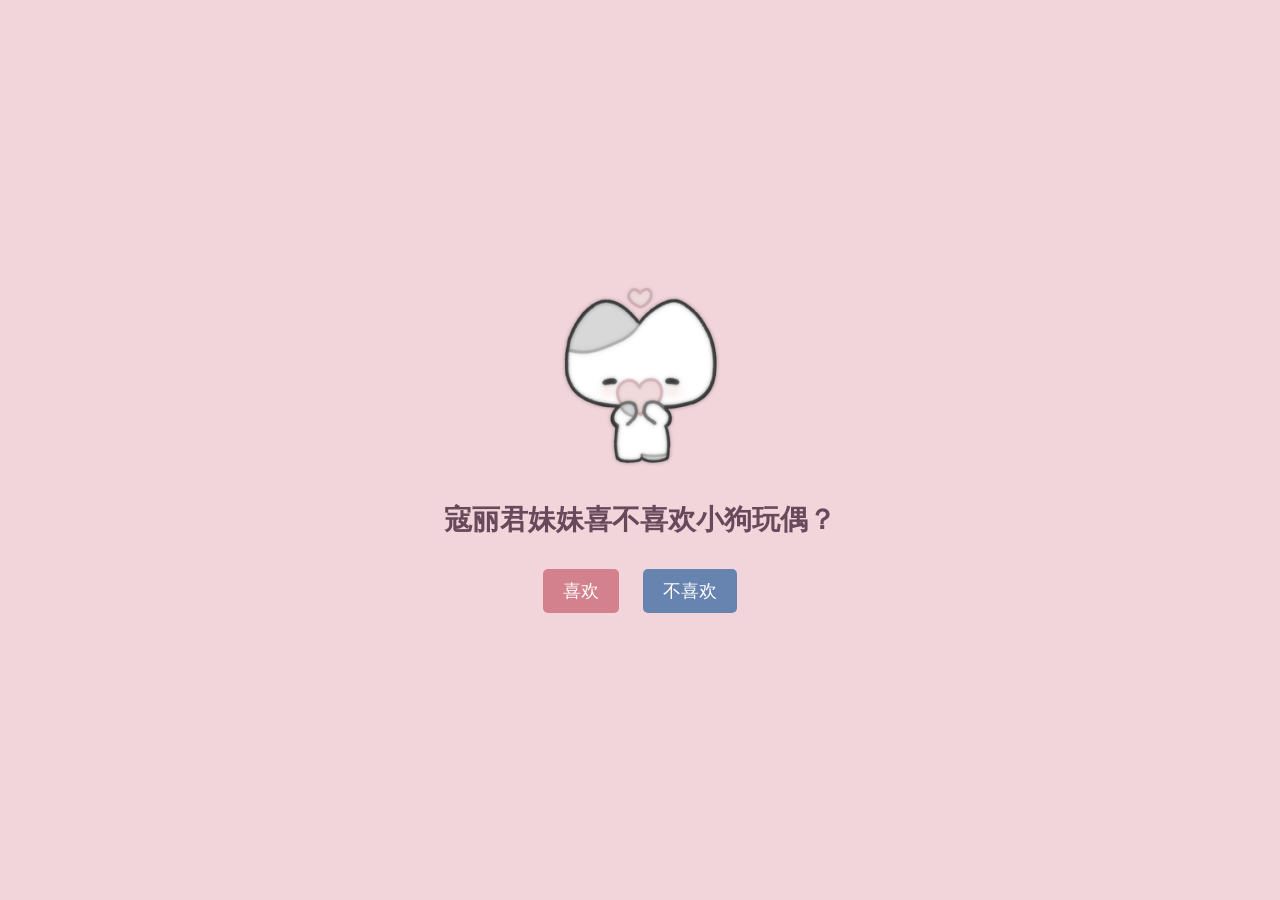
==== index.html @ 176dd62d "index" ====
<!DOCTYPE html>
<html lang="zh-CN">
<head>
    <meta charset="UTF-8">
    <meta name="viewport" content="width=device-width, initial-scale=1.0">
    <title>寇丽君妹妹喜不喜欢小狗玩具？</title>
    <link rel="stylesheet" href="style.css">
</head>
<body>
    <div class="container">
        <img id="mainImage" src="images/heart.png" alt="爱心">
        <h1 id="question">寇丽君妹妹喜不喜欢小狗玩偶？</h1>
        <div class="buttons">
            <button id="yes">喜欢</button>
            <button id="no">不喜欢</button>
        </div>
    </div>

    <script src="script.js"></script>
</body>
</html>
---- style.css ----
body {
    background-color: #f1d5da; /* 浅粉色 */
    text-align: center;
    font-family: Arial, sans-serif;
    margin: 0;
    padding: 0;
    display: flex;
    justify-content: center;
    align-items: center;
    height: 100vh;
}

.container {
    width: 90%; /* 适应手机屏幕宽度 */
    max-width: 500px; /* 最大宽度限制 */
}

#mainImage {
    width: 100%; /* 图片宽度自适应容器 */
    max-width: 200px; /* 最大宽度限制 */
    transition: all 0.3s ease;
}

h1 {
    font-size: 5vw; /* 字体大小根据视口宽度变化 */
    color: #68495b;
    margin: 20px 0; /* 增加上下间距 */
}

button {
    font-size: 4vw; /* 字体大小根据视口宽度变化 */
    padding: 10px 20px;
    border: none;
    border-radius: 5px;
    cursor: pointer;
    margin: 10px;
    transition: all 0.3s ease;
}

#yes {
    background-color: #d4818e; /* 粉色 */
    color: white;
}

#no {
    background-color: #6784b1; /* 蓝色 */
    color: white;
    position: relative;
}

.yes-screen {
    position: fixed;
    top: 0;
    left: 0;
    width: 100vw;
    height: 100vh;
    background-color: #ffdae0; /* 粉色 */
    display: flex;
    flex-direction: column;
    align-items: center;
    justify-content: center;
}

.yes-text {
    font-size: 7vw; /* 字体大小根据视口宽度变化 */
}

.yes-image {
    width: 50%; /* 图片宽度自适应容器 */
    max-width: 300px; /* 最大宽度限制 */
}

/* 电脑端样式优化 */
@media (min-width: 768px) {
    body {
        display: block;
    }

    .container {
        position: absolute;
        top: 50%;
        left: 50%;
        transform: translate(-50%, -50%);
        width: auto;
        max-width: none;
    }

    #mainImage {
        width: 200px; /* 固定图片宽度 */
    }

    h1 {
        font-size: 28px; /* 固定字体大小 */
        margin: 20px 0;
    }

    button {
        font-size: 18px; /* 固定字体大小 */
    }

    .yes-text {
        font-size: 36px; /* 固定字体大小 */
    }

    .yes-image {
        width: 300px; /* 固定图片宽度 */
    }
}
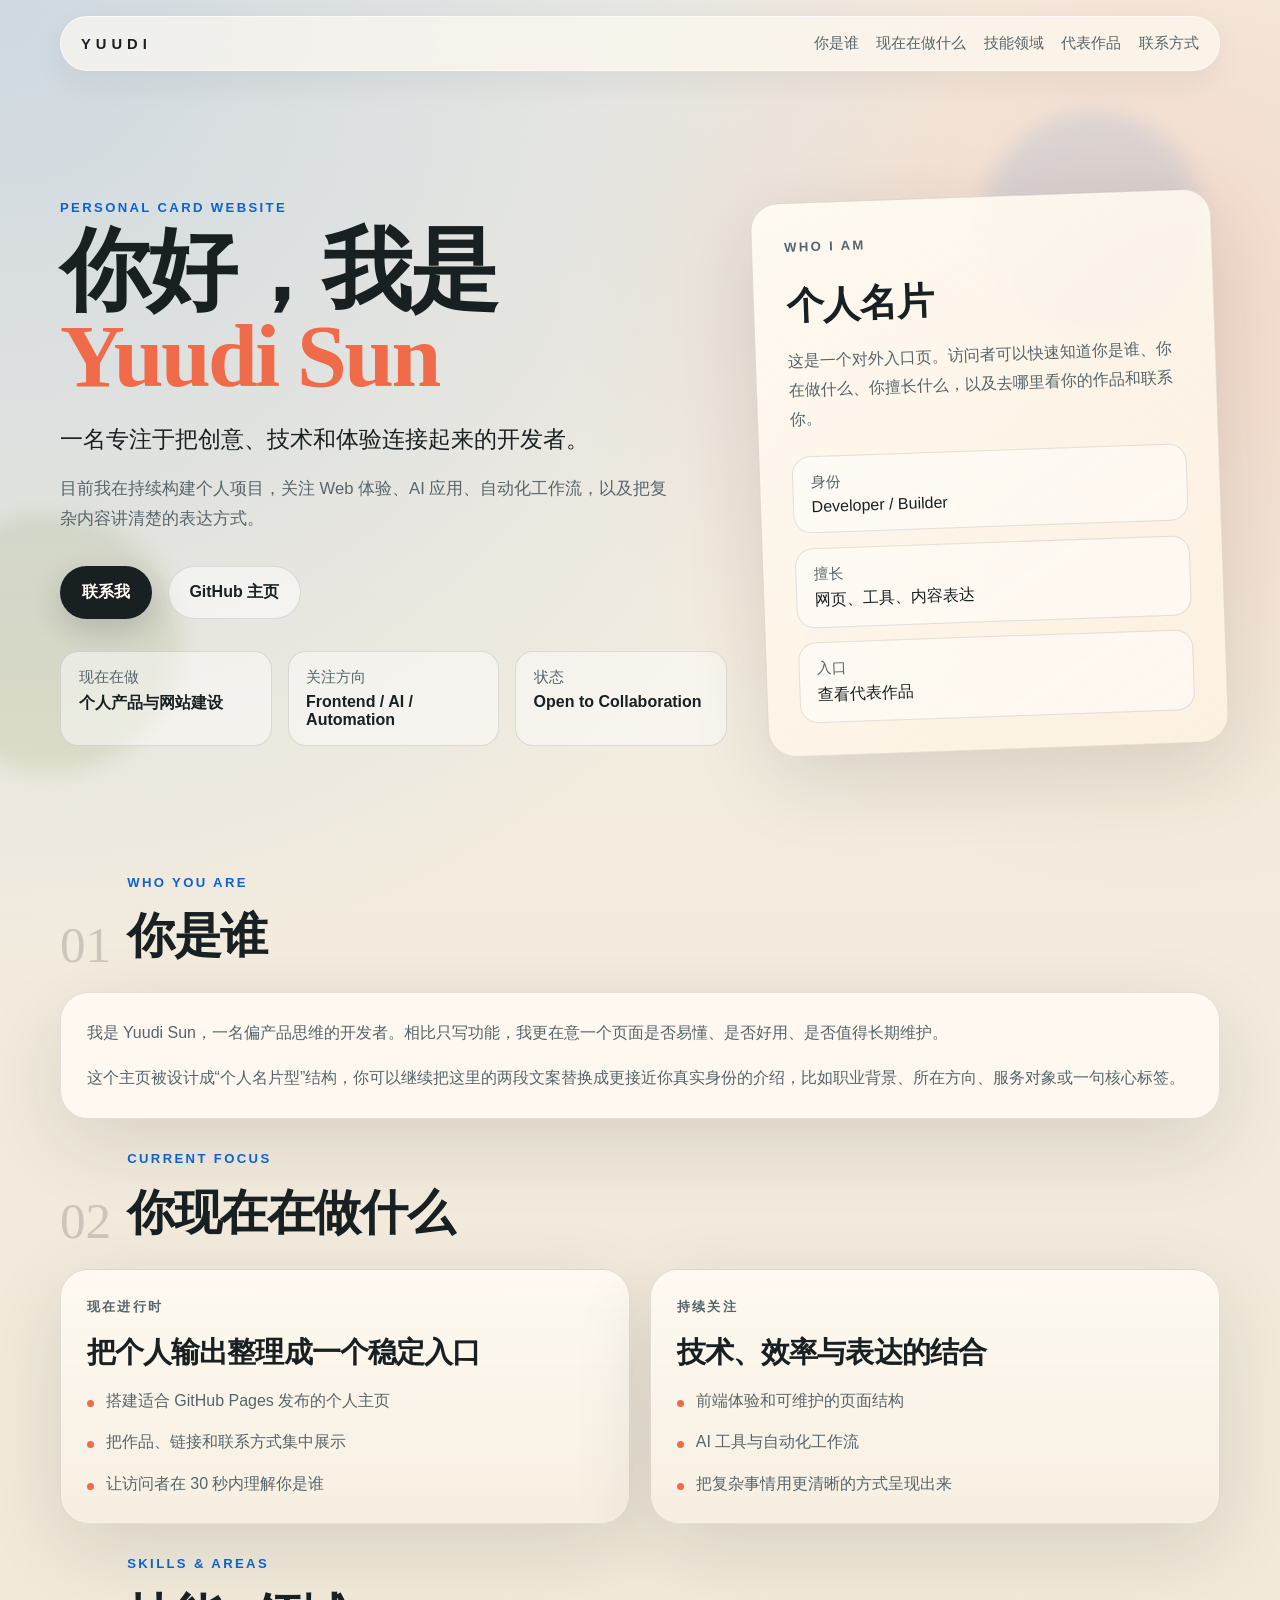
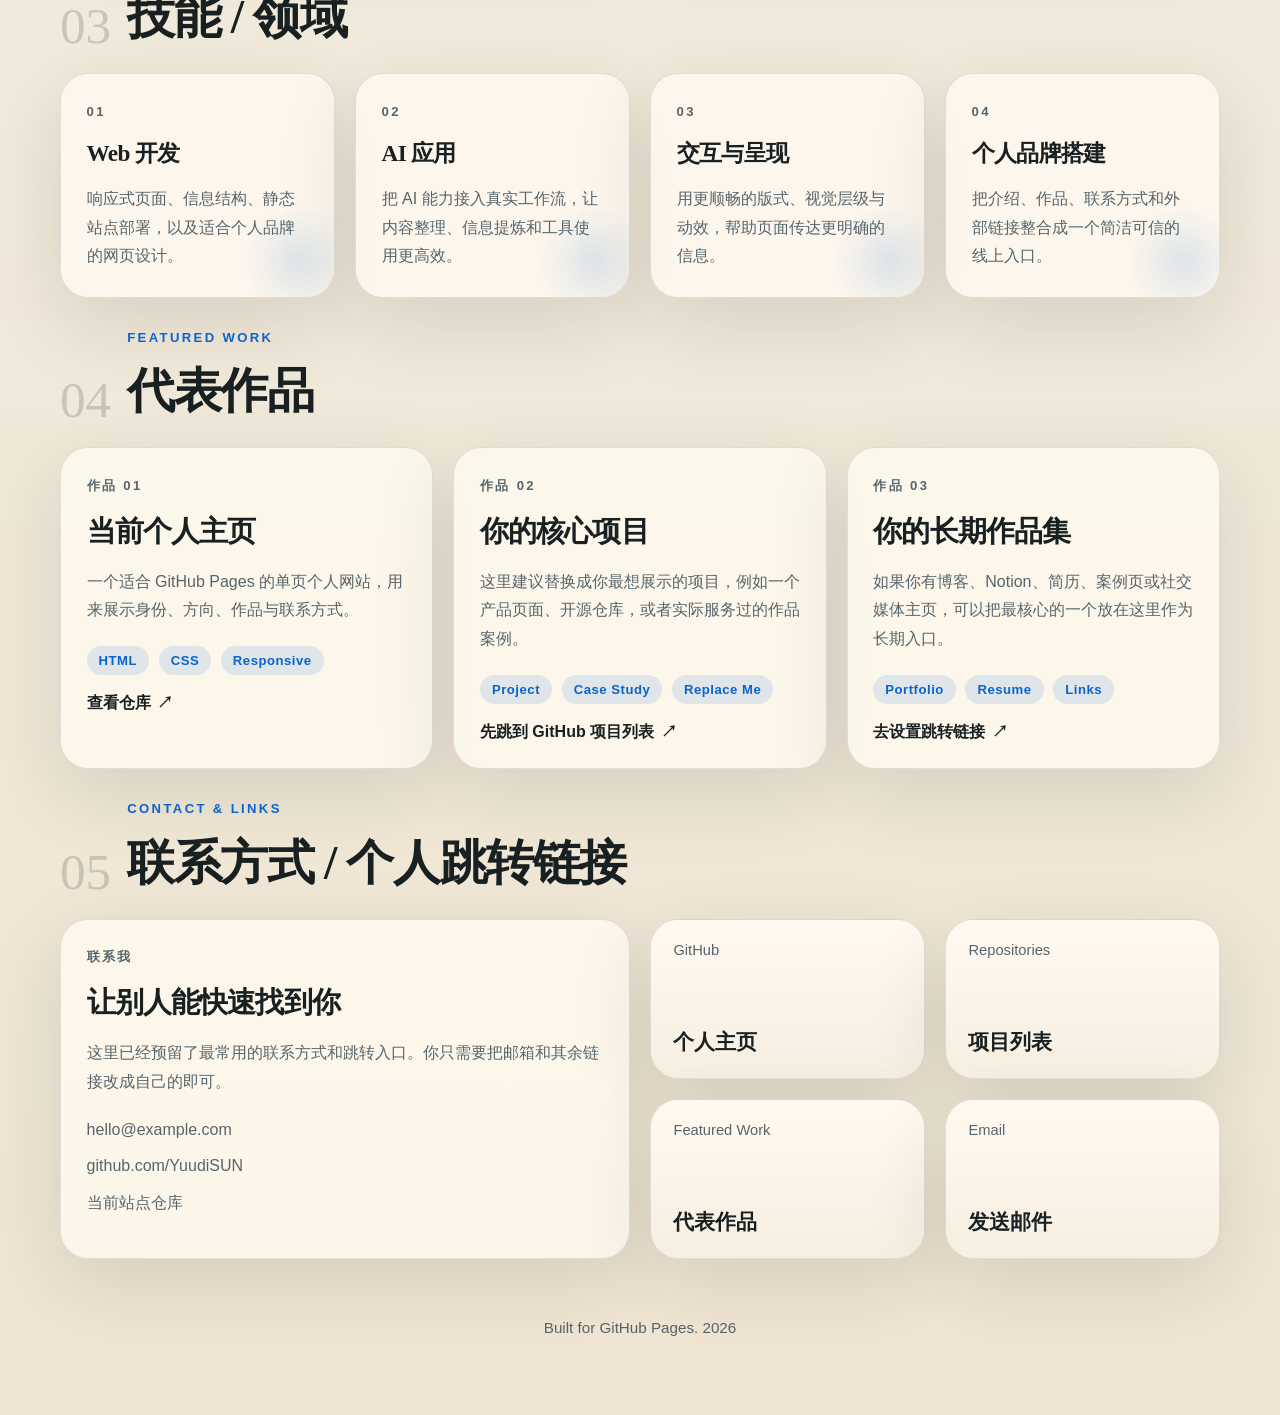
==== commit 92a3980b: "new" ====
--- a/index.html
+++ b/index.html
@@ -1,21 +1,305 @@
-<!DOCTYPE html>
-<html lang="zh-CN">
-<head>
-    <meta charset="UTF-8">
-    <meta name="viewport" content="width=device-width, initial-scale=1.0">
-    <title>寇丽君妹妹喜不喜欢小狗玩具？</title>
-    <link rel="stylesheet" href="style.css">
-</head>
-<body>
-    <div class="container">
-        <img id="mainImage" src="images/heart.png" alt="爱心">
-        <h1 id="question">寇丽君妹妹喜不喜欢小狗玩偶？</h1>
-        <div class="buttons">
-            <button id="yes">喜欢</button>
-            <button id="no">不喜欢</button>
-        </div>
-    </div>
-
-    <script src="script.js"></script>
-</body>
-</html>
+<!DOCTYPE html>
+<html lang="zh-CN">
+  <head>
+    <meta charset="UTF-8" />
+    <meta name="viewport" content="width=device-width, initial-scale=1.0" />
+    <title>Yuudi Sun | Personal Card</title>
+    <meta
+      name="description"
+      content="Yuudi Sun 的个人名片型 GitHub Pages 主页，展示个人介绍、当前关注方向、技能领域、代表作品与联系方式。"
+    />
+    <link rel="stylesheet" href="assets/site.css" />
+    <script defer src="assets/site.js"></script>
+  </head>
+  <body>
+    <div class="page-shell">
+      <header class="site-header">
+        <a class="brand" href="#top">YUUDI</a>
+        <nav class="site-nav" aria-label="主导航">
+          <a href="#about">你是谁</a>
+          <a href="#focus">现在在做什么</a>
+          <a href="#skills">技能领域</a>
+          <a href="#works">代表作品</a>
+          <a href="#contact">联系方式</a>
+        </nav>
+      </header>
+
+      <main id="top">
+        <section class="hero reveal">
+          <div class="hero-copy">
+            <p class="eyebrow">Personal Card Website</p>
+            <h1>你好，我是 <span>Yuudi Sun</span></h1>
+            <p class="lead">
+              一名专注于把创意、技术和体验连接起来的开发者。
+            </p>
+            <p class="summary">
+              目前我在持续构建个人项目，关注 Web 体验、AI
+              应用、自动化工作流，以及把复杂内容讲清楚的表达方式。
+            </p>
+
+            <div class="cta-group">
+              <a class="button button-primary" href="#contact">联系我</a>
+              <a
+                class="button button-secondary"
+                href="https://github.com/YuudiSUN"
+                target="_blank"
+                rel="noreferrer"
+                >GitHub 主页</a
+              >
+            </div>
+
+            <ul class="quick-facts">
+              <li>
+                <span>现在在做</span>
+                <strong>个人产品与网站建设</strong>
+              </li>
+              <li>
+                <span>关注方向</span>
+                <strong>Frontend / AI / Automation</strong>
+              </li>
+              <li>
+                <span>状态</span>
+                <strong>Open to Collaboration</strong>
+              </li>
+            </ul>
+          </div>
+
+          <aside class="hero-card">
+            <p class="card-label">Who I Am</p>
+            <h2>个人名片</h2>
+            <p>
+              这是一个对外入口页。访问者可以快速知道你是谁、你在做什么、你擅长什么，以及去哪里看你的作品和联系你。
+            </p>
+            <dl class="profile-list">
+              <div>
+                <dt>身份</dt>
+                <dd>Developer / Builder</dd>
+              </div>
+              <div>
+                <dt>擅长</dt>
+                <dd>网页、工具、内容表达</dd>
+              </div>
+              <div>
+                <dt>入口</dt>
+                <dd><a href="#works">查看代表作品</a></dd>
+              </div>
+            </dl>
+          </aside>
+        </section>
+
+        <section class="section reveal" id="about">
+          <div class="section-heading">
+            <p class="section-index">01</p>
+            <div>
+              <p class="section-kicker">Who You Are</p>
+              <h2>你是谁</h2>
+            </div>
+          </div>
+          <div class="section-panel">
+            <p>
+              我是 Yuudi Sun，一名偏产品思维的开发者。相比只写功能，我更在意一个页面是否易懂、是否好用、是否值得长期维护。
+            </p>
+            <p>
+              这个主页被设计成“个人名片型”结构，你可以继续把这里的两段文案替换成更接近你真实身份的介绍，比如职业背景、所在方向、服务对象或一句核心标签。
+            </p>
+          </div>
+        </section>
+
+        <section class="section reveal" id="focus">
+          <div class="section-heading">
+            <p class="section-index">02</p>
+            <div>
+              <p class="section-kicker">Current Focus</p>
+              <h2>你现在在做什么</h2>
+            </div>
+          </div>
+          <div class="focus-grid">
+            <article class="info-card">
+              <p class="card-label">现在进行时</p>
+              <h3>把个人输出整理成一个稳定入口</h3>
+              <ul class="clean-list">
+                <li>搭建适合 GitHub Pages 发布的个人主页</li>
+                <li>把作品、链接和联系方式集中展示</li>
+                <li>让访问者在 30 秒内理解你是谁</li>
+              </ul>
+            </article>
+            <article class="info-card">
+              <p class="card-label">持续关注</p>
+              <h3>技术、效率与表达的结合</h3>
+              <ul class="clean-list">
+                <li>前端体验和可维护的页面结构</li>
+                <li>AI 工具与自动化工作流</li>
+                <li>把复杂事情用更清晰的方式呈现出来</li>
+              </ul>
+            </article>
+          </div>
+        </section>
+
+        <section class="section reveal" id="skills">
+          <div class="section-heading">
+            <p class="section-index">03</p>
+            <div>
+              <p class="section-kicker">Skills &amp; Areas</p>
+              <h2>技能 / 领域</h2>
+            </div>
+          </div>
+          <div class="skill-grid">
+            <article class="skill-card">
+              <p class="skill-no">01</p>
+              <h3>Web 开发</h3>
+              <p>响应式页面、信息结构、静态站点部署，以及适合个人品牌的网页设计。</p>
+            </article>
+            <article class="skill-card">
+              <p class="skill-no">02</p>
+              <h3>AI 应用</h3>
+              <p>把 AI 能力接入真实工作流，让内容整理、信息提炼和工具使用更高效。</p>
+            </article>
+            <article class="skill-card">
+              <p class="skill-no">03</p>
+              <h3>交互与呈现</h3>
+              <p>用更顺畅的版式、视觉层级与动效，帮助页面传达更明确的信息。</p>
+            </article>
+            <article class="skill-card">
+              <p class="skill-no">04</p>
+              <h3>个人品牌搭建</h3>
+              <p>把介绍、作品、联系方式和外部链接整合成一个简洁可信的线上入口。</p>
+            </article>
+          </div>
+        </section>
+
+        <section class="section reveal" id="works">
+          <div class="section-heading">
+            <p class="section-index">04</p>
+            <div>
+              <p class="section-kicker">Featured Work</p>
+              <h2>代表作品</h2>
+            </div>
+          </div>
+          <div class="work-grid">
+            <article class="work-card">
+              <p class="card-label">作品 01</p>
+              <h3>当前个人主页</h3>
+              <p>
+                一个适合 GitHub Pages 的单页个人网站，用来展示身份、方向、作品与联系方式。
+              </p>
+              <ul class="tag-row">
+                <li>HTML</li>
+                <li>CSS</li>
+                <li>Responsive</li>
+              </ul>
+              <a
+                class="text-link"
+                href="https://github.com/YuudiSUN/yuudisun.github.io"
+                target="_blank"
+                rel="noreferrer"
+                >查看仓库</a
+              >
+            </article>
+
+            <article class="work-card">
+              <p class="card-label">作品 02</p>
+              <h3>你的核心项目</h3>
+              <p>
+                这里建议替换成你最想展示的项目，例如一个产品页面、开源仓库，或者实际服务过的作品案例。
+              </p>
+              <ul class="tag-row">
+                <li>Project</li>
+                <li>Case Study</li>
+                <li>Replace Me</li>
+              </ul>
+              <a
+                class="text-link"
+                href="https://github.com/YuudiSUN?tab=repositories"
+                target="_blank"
+                rel="noreferrer"
+                >先跳到 GitHub 项目列表</a
+              >
+            </article>
+
+            <article class="work-card">
+              <p class="card-label">作品 03</p>
+              <h3>你的长期作品集</h3>
+              <p>
+                如果你有博客、Notion、简历、案例页或社交媒体主页，可以把最核心的一个放在这里作为长期入口。
+              </p>
+              <ul class="tag-row">
+                <li>Portfolio</li>
+                <li>Resume</li>
+                <li>Links</li>
+              </ul>
+              <a class="text-link" href="#contact">去设置跳转链接</a>
+            </article>
+          </div>
+        </section>
+
+        <section class="section reveal" id="contact">
+          <div class="section-heading">
+            <p class="section-index">05</p>
+            <div>
+              <p class="section-kicker">Contact &amp; Links</p>
+              <h2>联系方式 / 个人跳转链接</h2>
+            </div>
+          </div>
+
+          <div class="contact-grid">
+            <article class="contact-panel">
+              <p class="card-label">联系我</p>
+              <h3>让别人能快速找到你</h3>
+              <p>
+                这里已经预留了最常用的联系方式和跳转入口。你只需要把邮箱和其余链接改成自己的即可。
+              </p>
+              <div class="contact-list">
+                <a href="mailto:hello@example.com">hello@example.com</a>
+                <a
+                  href="https://github.com/YuudiSUN"
+                  target="_blank"
+                  rel="noreferrer"
+                  >github.com/YuudiSUN</a
+                >
+                <a
+                  href="https://github.com/YuudiSUN/yuudisun.github.io"
+                  target="_blank"
+                  rel="noreferrer"
+                  >当前站点仓库</a
+                >
+              </div>
+            </article>
+
+            <div class="link-grid">
+              <a
+                class="link-tile"
+                href="https://github.com/YuudiSUN"
+                target="_blank"
+                rel="noreferrer"
+              >
+                <span>GitHub</span>
+                <strong>个人主页</strong>
+              </a>
+              <a
+                class="link-tile"
+                href="https://github.com/YuudiSUN?tab=repositories"
+                target="_blank"
+                rel="noreferrer"
+              >
+                <span>Repositories</span>
+                <strong>项目列表</strong>
+              </a>
+              <a class="link-tile" href="#works">
+                <span>Featured Work</span>
+                <strong>代表作品</strong>
+              </a>
+              <a class="link-tile" href="mailto:hello@example.com">
+                <span>Email</span>
+                <strong>发送邮件</strong>
+              </a>
+            </div>
+          </div>
+        </section>
+      </main>
+
+      <footer class="site-footer">
+        <p>Built for GitHub Pages. <span id="year"></span></p>
+      </footer>
+    </div>
+  </body>
+</html>
--- a/assets/site.css
+++ b/assets/site.css
@@ -0,0 +1,647 @@
+:root {
+  --bg: #f4efe4;
+  --bg-deep: #efe5d2;
+  --panel: rgba(255, 250, 240, 0.8);
+  --panel-strong: #fffaf2;
+  --ink: #182022;
+  --muted: #56656b;
+  --line: rgba(24, 32, 34, 0.12);
+  --accent: #0b63ce;
+  --accent-soft: rgba(11, 99, 206, 0.12);
+  --accent-warm: #ef6b4a;
+  --accent-olive: #788c44;
+  --shadow: 0 24px 80px rgba(24, 32, 34, 0.12);
+  --radius: 28px;
+  --radius-sm: 18px;
+  --content-width: 1160px;
+}
+
+* {
+  box-sizing: border-box;
+}
+
+html {
+  scroll-behavior: smooth;
+}
+
+body {
+  margin: 0;
+  min-height: 100vh;
+  font-family: "Avenir Next", "PingFang SC", "Hiragino Sans GB",
+    "Microsoft YaHei", sans-serif;
+  color: var(--ink);
+  background:
+    radial-gradient(circle at top left, rgba(11, 99, 206, 0.16), transparent 30%),
+    radial-gradient(circle at 90% 10%, rgba(239, 107, 74, 0.16), transparent 20%),
+    linear-gradient(180deg, var(--bg) 0%, var(--bg-deep) 100%);
+}
+
+body::before,
+body::after {
+  content: "";
+  position: fixed;
+  inset: auto;
+  border-radius: 999px;
+  filter: blur(10px);
+  pointer-events: none;
+  z-index: 0;
+}
+
+body::before {
+  top: 7rem;
+  right: 6vw;
+  width: 220px;
+  height: 220px;
+  background: rgba(11, 99, 206, 0.1);
+}
+
+body::after {
+  left: -80px;
+  bottom: 8rem;
+  width: 260px;
+  height: 260px;
+  background: rgba(120, 140, 68, 0.14);
+}
+
+a {
+  color: inherit;
+  text-decoration: none;
+}
+
+button,
+input,
+textarea,
+select {
+  font: inherit;
+}
+
+.page-shell {
+  position: relative;
+  z-index: 1;
+  width: min(calc(100% - 2rem), var(--content-width));
+  margin: 0 auto;
+  padding-bottom: 3rem;
+}
+
+.site-header {
+  position: sticky;
+  top: 1rem;
+  z-index: 10;
+  display: flex;
+  align-items: center;
+  justify-content: space-between;
+  gap: 1.5rem;
+  margin-top: 1rem;
+  padding: 1rem 1.25rem;
+  border: 1px solid rgba(255, 255, 255, 0.55);
+  border-radius: 999px;
+  background: rgba(255, 250, 242, 0.66);
+  backdrop-filter: blur(18px);
+  box-shadow: 0 12px 32px rgba(24, 32, 34, 0.06);
+  transition:
+    transform 240ms ease,
+    background-color 240ms ease,
+    border-color 240ms ease;
+}
+
+body.is-scrolled .site-header {
+  transform: translateY(-2px);
+  background: rgba(255, 250, 242, 0.82);
+  border-color: rgba(24, 32, 34, 0.08);
+}
+
+.brand {
+  font-size: 0.92rem;
+  font-weight: 700;
+  letter-spacing: 0.34em;
+}
+
+.site-nav {
+  display: flex;
+  align-items: center;
+  gap: 1.1rem;
+  flex-wrap: wrap;
+  justify-content: flex-end;
+}
+
+.site-nav a {
+  color: var(--muted);
+  font-size: 0.95rem;
+  transition: color 180ms ease;
+}
+
+.site-nav a:hover,
+.site-nav a:focus-visible,
+.text-link:hover,
+.text-link:focus-visible,
+.profile-list a:hover,
+.profile-list a:focus-visible,
+.contact-list a:hover,
+.contact-list a:focus-visible {
+  color: var(--accent);
+}
+
+.hero {
+  display: grid;
+  grid-template-columns: minmax(0, 1.3fr) minmax(320px, 0.9fr);
+  gap: 2rem;
+  align-items: center;
+  min-height: calc(100vh - 8rem);
+  padding: 4rem 0 2rem;
+}
+
+.eyebrow,
+.section-kicker,
+.card-label,
+.skill-no {
+  margin: 0 0 0.9rem;
+  font-size: 0.82rem;
+  font-weight: 700;
+  letter-spacing: 0.18em;
+  text-transform: uppercase;
+  color: var(--accent);
+}
+
+.hero h1,
+.section-heading h2,
+.hero-card h2,
+.info-card h3,
+.skill-card h3,
+.work-card h3,
+.contact-panel h3 {
+  font-family: Georgia, "Times New Roman", "Songti SC", "STSong", serif;
+  letter-spacing: -0.03em;
+}
+
+.hero h1 {
+  margin: 0;
+  font-size: clamp(3rem, 7vw, 6.2rem);
+  line-height: 0.94;
+}
+
+.hero h1 span {
+  display: inline-block;
+  color: var(--accent-warm);
+}
+
+.lead {
+  max-width: 34rem;
+  margin: 1.5rem 0 1rem;
+  font-size: clamp(1.18rem, 2vw, 1.45rem);
+  line-height: 1.55;
+}
+
+.summary,
+.section-panel p,
+.info-card p,
+.skill-card p,
+.work-card p,
+.contact-panel p {
+  color: var(--muted);
+  line-height: 1.8;
+}
+
+.summary {
+  max-width: 38rem;
+  margin: 0;
+  font-size: 1.04rem;
+}
+
+.cta-group {
+  display: flex;
+  gap: 1rem;
+  flex-wrap: wrap;
+  margin: 2rem 0;
+}
+
+.button,
+.link-tile,
+.text-link {
+  transition:
+    transform 200ms ease,
+    box-shadow 200ms ease,
+    border-color 200ms ease,
+    background-color 200ms ease;
+}
+
+.button {
+  display: inline-flex;
+  align-items: center;
+  justify-content: center;
+  min-height: 3.3rem;
+  padding: 0.9rem 1.3rem;
+  border-radius: 999px;
+  border: 1px solid transparent;
+  font-weight: 600;
+}
+
+.button:hover,
+.button:focus-visible,
+.link-tile:hover,
+.link-tile:focus-visible,
+.work-card:hover,
+.skill-card:hover,
+.info-card:hover,
+.hero-card:hover,
+.contact-panel:hover {
+  transform: translateY(-4px);
+}
+
+.button-primary {
+  background: var(--ink);
+  color: #fffaf2;
+  box-shadow: 0 12px 30px rgba(24, 32, 34, 0.18);
+}
+
+.button-secondary {
+  background: rgba(255, 255, 255, 0.5);
+  border-color: var(--line);
+}
+
+.quick-facts,
+.tag-row,
+.clean-list,
+.contact-list {
+  margin: 0;
+  padding: 0;
+  list-style: none;
+}
+
+.quick-facts {
+  display: grid;
+  grid-template-columns: repeat(3, minmax(0, 1fr));
+  gap: 1rem;
+  max-width: 52rem;
+}
+
+.quick-facts li,
+.profile-list div {
+  padding: 1rem 1.1rem;
+  border: 1px solid var(--line);
+  border-radius: var(--radius-sm);
+  background: rgba(255, 255, 255, 0.45);
+}
+
+.quick-facts span,
+.profile-list dt {
+  display: block;
+  margin-bottom: 0.4rem;
+  color: var(--muted);
+  font-size: 0.92rem;
+}
+
+.quick-facts strong,
+.profile-list dd {
+  margin: 0;
+  font-size: 1rem;
+}
+
+.hero-card,
+.section-panel,
+.info-card,
+.skill-card,
+.work-card,
+.contact-panel,
+.link-tile {
+  border: 1px solid var(--line);
+  border-radius: var(--radius);
+  background: var(--panel);
+  box-shadow: var(--shadow);
+}
+
+.hero-card {
+  padding: 2rem;
+  background:
+    linear-gradient(150deg, rgba(255, 250, 242, 0.96), rgba(255, 244, 228, 0.72));
+  transform: rotate(-2deg);
+}
+
+.hero-card h2 {
+  margin: 0 0 1rem;
+  font-size: 2.35rem;
+}
+
+.hero-card p {
+  margin: 0 0 1.4rem;
+  color: var(--muted);
+  line-height: 1.8;
+}
+
+.profile-list {
+  display: grid;
+  gap: 0.9rem;
+  margin: 0;
+}
+
+.section {
+  padding: 2rem 0 0;
+}
+
+.section-heading {
+  display: flex;
+  align-items: end;
+  gap: 1rem;
+  margin-bottom: 1.5rem;
+}
+
+.section-index {
+  margin: 0;
+  font-size: clamp(2.2rem, 4vw, 4rem);
+  font-family: Georgia, "Times New Roman", "Songti SC", "STSong", serif;
+  color: rgba(24, 32, 34, 0.18);
+  line-height: 0.9;
+}
+
+.section-heading h2 {
+  margin: 0;
+  font-size: clamp(2rem, 4vw, 3rem);
+}
+
+.section-panel,
+.info-card,
+.skill-card,
+.work-card,
+.contact-panel {
+  padding: 1.6rem;
+}
+
+.section-panel {
+  background: rgba(255, 250, 242, 0.9);
+}
+
+.section-panel p:first-child {
+  margin-top: 0;
+}
+
+.section-panel p:last-child,
+.skill-card p:last-child,
+.work-card p:last-child,
+.contact-panel p:last-child {
+  margin-bottom: 0;
+}
+
+.focus-grid,
+.contact-grid {
+  display: grid;
+  grid-template-columns: repeat(2, minmax(0, 1fr));
+  gap: 1.25rem;
+}
+
+.info-card {
+  background:
+    linear-gradient(180deg, rgba(255, 250, 242, 0.94), rgba(247, 239, 226, 0.86));
+}
+
+.info-card h3,
+.work-card h3,
+.contact-panel h3 {
+  margin: 0 0 0.85rem;
+  font-size: 1.8rem;
+}
+
+.clean-list {
+  display: grid;
+  gap: 0.9rem;
+}
+
+.clean-list li {
+  position: relative;
+  padding-left: 1.2rem;
+  color: var(--muted);
+  line-height: 1.7;
+}
+
+.clean-list li::before {
+  content: "";
+  position: absolute;
+  left: 0;
+  top: 0.8rem;
+  width: 0.45rem;
+  height: 0.45rem;
+  border-radius: 999px;
+  background: var(--accent-warm);
+}
+
+.skill-grid,
+.work-grid,
+.link-grid {
+  display: grid;
+  gap: 1.25rem;
+}
+
+.skill-grid {
+  grid-template-columns: repeat(4, minmax(0, 1fr));
+}
+
+.work-grid {
+  grid-template-columns: repeat(3, minmax(0, 1fr));
+}
+
+.skill-card {
+  position: relative;
+  overflow: hidden;
+  background: rgba(255, 250, 242, 0.78);
+}
+
+.skill-card::after {
+  content: "";
+  position: absolute;
+  inset: auto -24px -24px auto;
+  width: 120px;
+  height: 120px;
+  border-radius: 999px;
+  background: radial-gradient(circle, rgba(11, 99, 206, 0.12), transparent 65%);
+}
+
+.skill-card h3 {
+  margin: 0 0 0.75rem;
+  font-size: 1.45rem;
+}
+
+.skill-no {
+  color: var(--accent-olive);
+}
+
+.tag-row {
+  display: flex;
+  gap: 0.6rem;
+  flex-wrap: wrap;
+  margin: 1.3rem 0 1.1rem;
+}
+
+.tag-row li {
+  padding: 0.45rem 0.75rem;
+  border-radius: 999px;
+  background: var(--accent-soft);
+  color: var(--accent);
+  font-size: 0.82rem;
+  font-weight: 700;
+  letter-spacing: 0.04em;
+}
+
+.text-link {
+  display: inline-flex;
+  align-items: center;
+  gap: 0.4rem;
+  color: var(--ink);
+  font-weight: 600;
+}
+
+.text-link::after {
+  content: "↗";
+  font-size: 1rem;
+}
+
+.contact-grid {
+  align-items: start;
+}
+
+.contact-panel {
+  min-height: 100%;
+}
+
+.contact-list {
+  display: grid;
+  gap: 0.85rem;
+  margin-top: 1.5rem;
+}
+
+.contact-list a {
+  display: inline-flex;
+  width: fit-content;
+  max-width: 100%;
+  padding-bottom: 0.2rem;
+  border-bottom: 1px solid transparent;
+  color: var(--muted);
+  word-break: break-all;
+}
+
+.contact-list a:hover,
+.contact-list a:focus-visible {
+  border-bottom-color: currentColor;
+}
+
+.link-grid {
+  grid-template-columns: repeat(2, minmax(0, 1fr));
+}
+
+.link-tile {
+  display: flex;
+  min-height: 160px;
+  padding: 1.4rem;
+  flex-direction: column;
+  justify-content: space-between;
+  background:
+    linear-gradient(180deg, rgba(255, 250, 242, 0.96), rgba(247, 239, 226, 0.9));
+}
+
+.link-tile span {
+  color: var(--muted);
+  font-size: 0.92rem;
+}
+
+.link-tile strong {
+  font-size: 1.3rem;
+  line-height: 1.3;
+}
+
+.site-footer {
+  padding: 2.8rem 0 1rem;
+  text-align: center;
+  color: var(--muted);
+  font-size: 0.95rem;
+}
+
+.reveal {
+  opacity: 0;
+  transform: translateY(28px);
+  transition:
+    opacity 620ms ease,
+    transform 620ms ease;
+}
+
+.reveal.is-visible {
+  opacity: 1;
+  transform: translateY(0);
+}
+
+@media (max-width: 1080px) {
+  .hero {
+    grid-template-columns: 1fr;
+    min-height: auto;
+    padding-top: 3rem;
+  }
+
+  .hero-card {
+    transform: none;
+  }
+
+  .skill-grid {
+    grid-template-columns: repeat(2, minmax(0, 1fr));
+  }
+
+  .work-grid {
+    grid-template-columns: 1fr;
+  }
+}
+
+@media (max-width: 760px) {
+  .page-shell {
+    width: min(calc(100% - 1rem), var(--content-width));
+  }
+
+  .site-header {
+    border-radius: 28px;
+    align-items: flex-start;
+    flex-direction: column;
+  }
+
+  .site-nav {
+    gap: 0.85rem;
+  }
+
+  .quick-facts,
+  .focus-grid,
+  .contact-grid,
+  .link-grid,
+  .skill-grid {
+    grid-template-columns: 1fr;
+  }
+
+  .hero {
+    gap: 1.4rem;
+    padding-top: 2rem;
+  }
+
+  .section-heading {
+    align-items: flex-start;
+    flex-direction: column;
+  }
+
+  .section-index {
+    font-size: 2.5rem;
+  }
+
+  .link-tile {
+    min-height: 132px;
+  }
+}
+
+@media (prefers-reduced-motion: reduce) {
+  html {
+    scroll-behavior: auto;
+  }
+
+  *,
+  *::before,
+  *::after {
+    animation: none !important;
+    transition-duration: 0ms !important;
+    transition-delay: 0ms !important;
+  }
+
+  .reveal {
+    opacity: 1;
+    transform: none;
+  }
+}
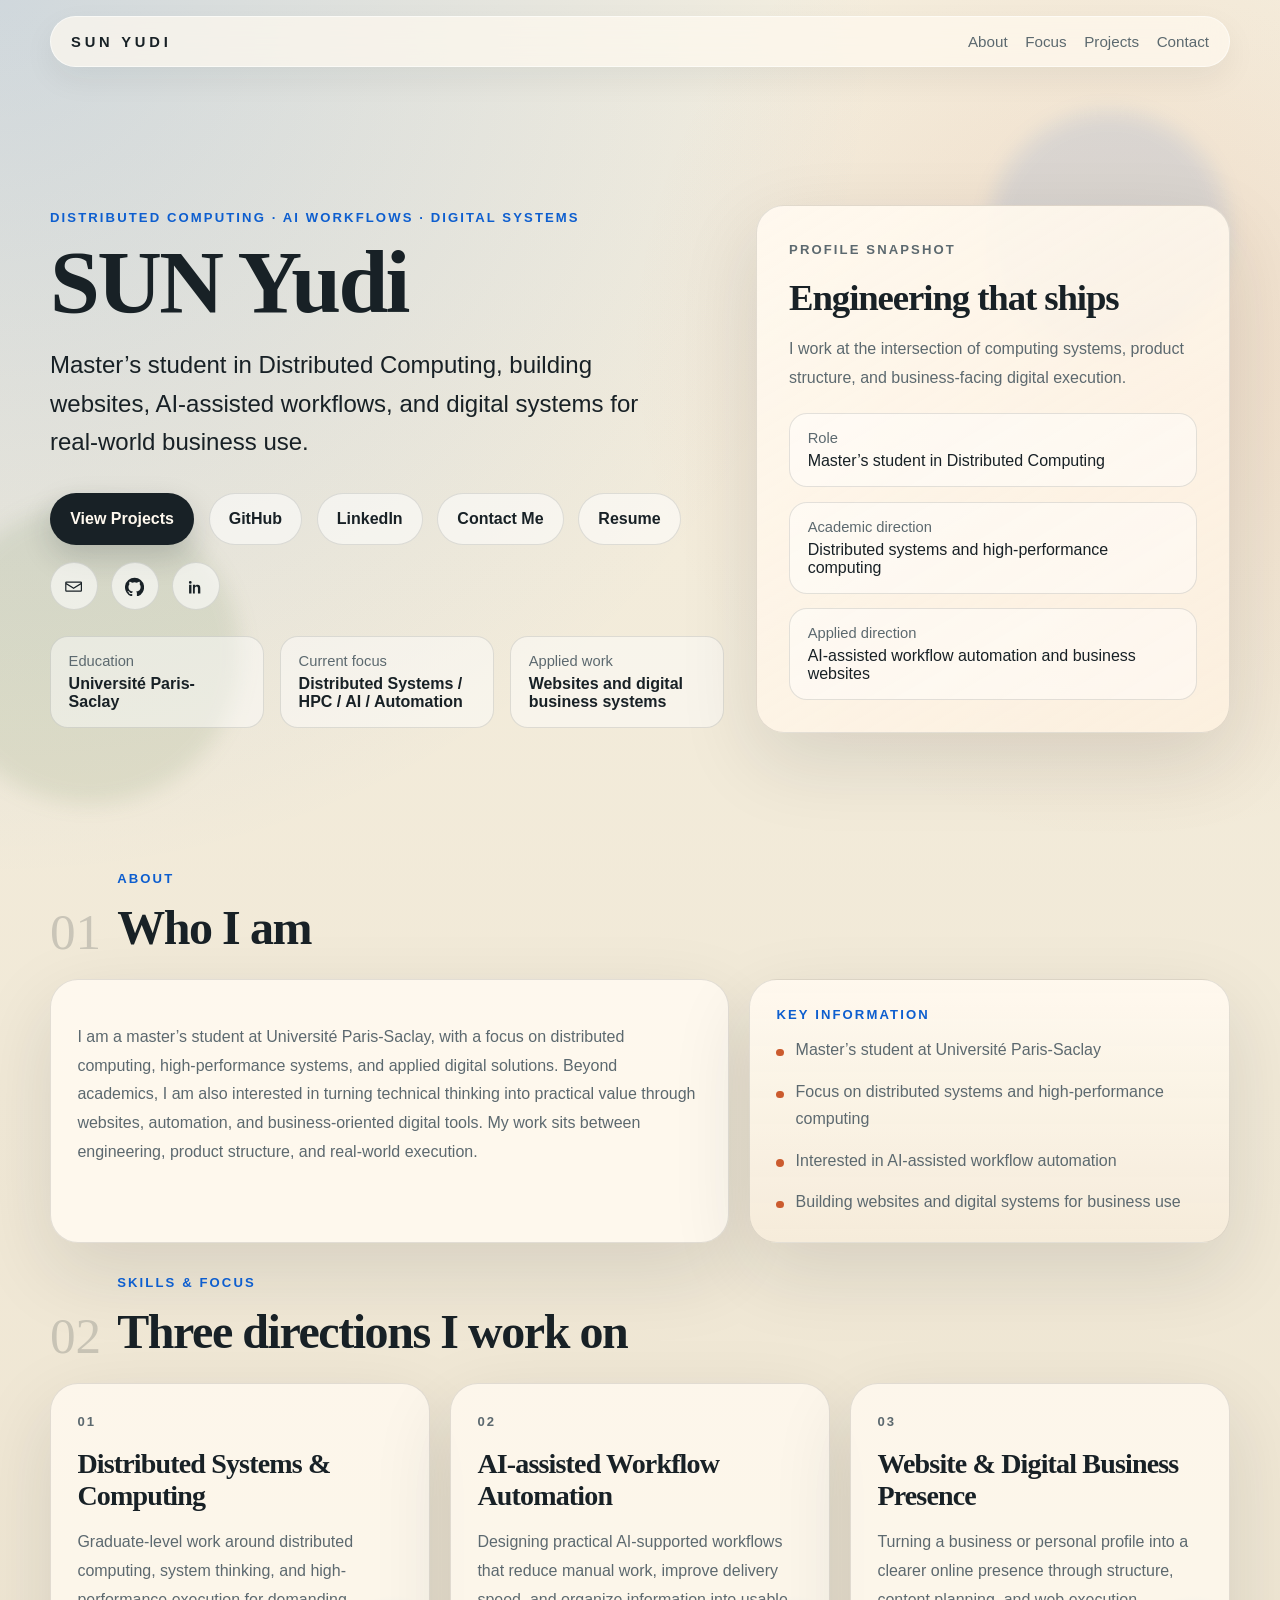
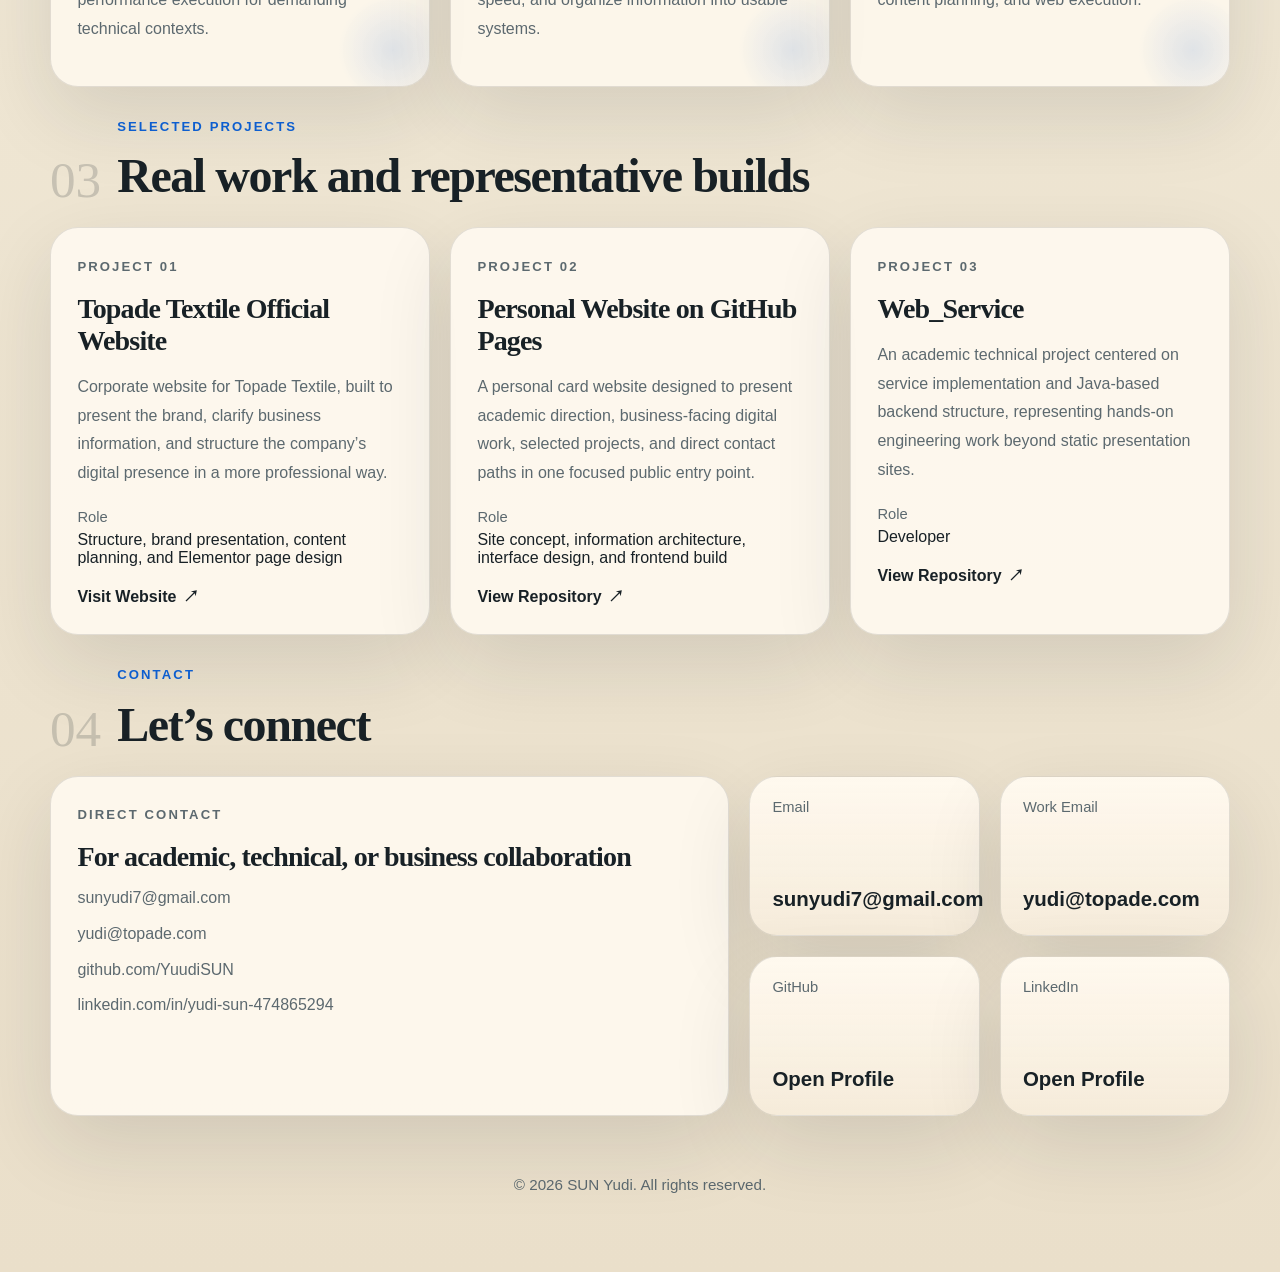
==== commit 76121ac8: "change personel" ====
--- a/index.html
+++ b/index.html
@@ -3,85 +3,138 @@
   <head>
     <meta charset="UTF-8" />
     <meta name="viewport" content="width=device-width, initial-scale=1.0" />
-    <title>Yuudi Sun | Personal Card</title>
+    <title>SUN Yudi | AI, Web &amp; Automation | Textile</title>
     <meta
       name="description"
-      content="Yuudi Sun 的个人名片型 GitHub Pages 主页，展示个人介绍、当前关注方向、技能领域、代表作品与联系方式。"
+      content="SUN Yudi is a master's student at Universite Paris-Saclay focused on distributed systems, high-performance computing, AI-assisted workflows, and digital business projects across web, automation, and textile execution."
     />
+    <link rel="icon" type="image/svg+xml" href="assets/favicon.svg" />
     <link rel="stylesheet" href="assets/site.css" />
     <script defer src="assets/site.js"></script>
   </head>
   <body>
     <div class="page-shell">
       <header class="site-header">
-        <a class="brand" href="#top">YUUDI</a>
-        <nav class="site-nav" aria-label="主导航">
-          <a href="#about">你是谁</a>
-          <a href="#focus">现在在做什么</a>
-          <a href="#skills">技能领域</a>
-          <a href="#works">代表作品</a>
-          <a href="#contact">联系方式</a>
+        <a class="brand" href="#top">SUN Yudi</a>
+        <nav class="site-nav" aria-label="Main navigation">
+          <a href="#about">About</a>
+          <a href="#focus">Focus</a>
+          <a href="#projects">Projects</a>
+          <a href="#contact">Contact</a>
         </nav>
       </header>
 
       <main id="top">
         <section class="hero reveal">
           <div class="hero-copy">
-            <p class="eyebrow">Personal Card Website</p>
-            <h1>你好，我是 <span>Yuudi Sun</span></h1>
+            <p class="eyebrow">Distributed Computing · AI Workflows · Digital Systems</p>
+            <h1>SUN Yudi</h1>
             <p class="lead">
-              一名专注于把创意、技术和体验连接起来的开发者。
+              Master&rsquo;s student in Distributed Computing, building websites,
+              AI-assisted workflows, and digital systems for real-world business use.
             </p>
-            <p class="summary">
-              目前我在持续构建个人项目，关注 Web 体验、AI
-              应用、自动化工作流，以及把复杂内容讲清楚的表达方式。
-            </p>
 
             <div class="cta-group">
-              <a class="button button-primary" href="#contact">联系我</a>
+              <a class="button button-primary" href="#projects">View Projects</a>
               <a
                 class="button button-secondary"
                 href="https://github.com/YuudiSUN"
                 target="_blank"
                 rel="noreferrer"
-                >GitHub 主页</a
-              >
+                >GitHub</a
+              >
+              <a
+                class="button button-secondary"
+                href="https://www.linkedin.com/in/yudi-sun-474865294/"
+                target="_blank"
+                rel="noreferrer"
+                >LinkedIn</a
+              >
+              <a class="button button-secondary" href="#contact">Contact Me</a>
+              <a
+                class="button button-secondary"
+                href="assets/SUN-Yudi-Resume.pdf"
+                target="_blank"
+                rel="noreferrer"
+                >Resume</a
+              >
+            </div>
+
+            <div class="social-row" aria-label="Social links">
+              <a
+                class="social-link"
+                href="mailto:sunyudi7@gmail.com"
+                aria-label="Email SUN Yudi"
+              >
+                <svg viewBox="0 0 24 24" aria-hidden="true">
+                  <path
+                    d="M3 5.5h18a1.5 1.5 0 0 1 1.5 1.5v10A1.5 1.5 0 0 1 21 18.5H3A1.5 1.5 0 0 1 1.5 17V7A1.5 1.5 0 0 1 3 5.5Zm0 1.7v.19l9 5.69 9-5.69V7.2H3Zm18 9.6V9.4l-8.6 5.43a.75.75 0 0 1-.8 0L3 9.4v7.4h18Z"
+                  />
+                </svg>
+              </a>
+              <a
+                class="social-link"
+                href="https://github.com/YuudiSUN"
+                target="_blank"
+                rel="noreferrer"
+                aria-label="SUN Yudi GitHub"
+              >
+                <svg viewBox="0 0 24 24" aria-hidden="true">
+                  <path
+                    d="M12 .8a12 12 0 0 0-3.79 23.39c.6.11.82-.26.82-.58v-2.24c-3.34.73-4.04-1.42-4.04-1.42-.55-1.38-1.33-1.75-1.33-1.75-1.08-.74.08-.72.08-.72 1.2.08 1.83 1.22 1.83 1.22 1.06 1.8 2.79 1.28 3.47.98.11-.76.42-1.28.76-1.57-2.67-.3-5.47-1.32-5.47-5.88 0-1.3.47-2.36 1.22-3.19-.12-.3-.53-1.52.12-3.17 0 0 1-.32 3.28 1.22a11.5 11.5 0 0 1 5.98 0c2.28-1.54 3.28-1.22 3.28-1.22.65 1.65.24 2.87.12 3.17.76.83 1.22 1.89 1.22 3.19 0 4.57-2.81 5.58-5.49 5.88.43.37.82 1.09.82 2.21v3.27c0 .32.22.69.83.58A12 12 0 0 0 12 .8Z"
+                  />
+                </svg>
+              </a>
+              <a
+                class="social-link"
+                href="https://www.linkedin.com/in/yudi-sun-474865294/"
+                target="_blank"
+                rel="noreferrer"
+                aria-label="SUN Yudi LinkedIn"
+              >
+                <svg viewBox="0 0 24 24" aria-hidden="true">
+                  <path
+                    d="M5.34 8.5a1.72 1.72 0 1 1 0-3.44 1.72 1.72 0 0 1 0 3.44ZM3.86 9.84h2.96V20.5H3.86V9.84Zm4.82 0h2.83v1.45h.04c.39-.74 1.36-1.52 2.8-1.52 3 0 3.55 1.97 3.55 4.53v6.2h-2.95v-5.5c0-1.31-.03-3-1.83-3-1.83 0-2.1 1.43-2.1 2.9v5.6H8.68V9.84Z"
+                  />
+                </svg>
+              </a>
             </div>
 
             <ul class="quick-facts">
               <li>
-                <span>现在在做</span>
-                <strong>个人产品与网站建设</strong>
+                <span>Education</span>
+                <strong>Universit&eacute; Paris-Saclay</strong>
               </li>
               <li>
-                <span>关注方向</span>
-                <strong>Frontend / AI / Automation</strong>
+                <span>Current focus</span>
+                <strong>Distributed Systems / HPC / AI / Automation</strong>
               </li>
               <li>
-                <span>状态</span>
-                <strong>Open to Collaboration</strong>
+                <span>Applied work</span>
+                <strong>Websites and digital business systems</strong>
               </li>
             </ul>
           </div>
 
-          <aside class="hero-card">
-            <p class="card-label">Who I Am</p>
-            <h2>个人名片</h2>
+          <aside class="hero-card reveal">
+            <p class="card-label">Profile Snapshot</p>
+            <h2>Engineering that ships</h2>
             <p>
-              这是一个对外入口页。访问者可以快速知道你是谁、你在做什么、你擅长什么，以及去哪里看你的作品和联系你。
+              I work at the intersection of computing systems, product structure,
+              and business-facing digital execution.
             </p>
             <dl class="profile-list">
               <div>
-                <dt>身份</dt>
-                <dd>Developer / Builder</dd>
+                <dt>Role</dt>
+                <dd>Master&rsquo;s student in Distributed Computing</dd>
               </div>
               <div>
-                <dt>擅长</dt>
-                <dd>网页、工具、内容表达</dd>
+                <dt>Academic direction</dt>
+                <dd>Distributed systems and high-performance computing</dd>
               </div>
               <div>
-                <dt>入口</dt>
-                <dd><a href="#works">查看代表作品</a></dd>
+                <dt>Applied direction</dt>
+                <dd>AI-assisted workflow automation and business websites</dd>
               </div>
             </dl>
           </aside>
@@ -91,17 +144,33 @@
           <div class="section-heading">
             <p class="section-index">01</p>
             <div>
-              <p class="section-kicker">Who You Are</p>
-              <h2>你是谁</h2>
-            </div>
-          </div>
-          <div class="section-panel">
-            <p>
-              我是 Yuudi Sun，一名偏产品思维的开发者。相比只写功能，我更在意一个页面是否易懂、是否好用、是否值得长期维护。
-            </p>
-            <p>
-              这个主页被设计成“个人名片型”结构，你可以继续把这里的两段文案替换成更接近你真实身份的介绍，比如职业背景、所在方向、服务对象或一句核心标签。
-            </p>
+              <p class="section-kicker">About</p>
+              <h2>Who I am</h2>
+            </div>
+          </div>
+
+          <div class="about-grid">
+            <article class="section-panel">
+              <p>
+                I am a master&rsquo;s student at Universit&eacute; Paris-Saclay, with a
+                focus on distributed computing, high-performance systems, and
+                applied digital solutions. Beyond academics, I am also interested
+                in turning technical thinking into practical value through
+                websites, automation, and business-oriented digital tools. My work
+                sits between engineering, product structure, and real-world
+                execution.
+              </p>
+            </article>
+
+            <article class="info-card">
+              <p class="card-label">Key Information</p>
+              <ul class="clean-list">
+                <li>Master&rsquo;s student at Universit&eacute; Paris-Saclay</li>
+                <li>Focus on distributed systems and high-performance computing</li>
+                <li>Interested in AI-assisted workflow automation</li>
+                <li>Building websites and digital systems for business use</li>
+              </ul>
+            </article>
           </div>
         </section>
 
@@ -109,147 +178,142 @@
           <div class="section-heading">
             <p class="section-index">02</p>
             <div>
-              <p class="section-kicker">Current Focus</p>
-              <h2>你现在在做什么</h2>
-            </div>
-          </div>
-          <div class="focus-grid">
-            <article class="info-card">
-              <p class="card-label">现在进行时</p>
-              <h3>把个人输出整理成一个稳定入口</h3>
-              <ul class="clean-list">
-                <li>搭建适合 GitHub Pages 发布的个人主页</li>
-                <li>把作品、链接和联系方式集中展示</li>
-                <li>让访问者在 30 秒内理解你是谁</li>
-              </ul>
-            </article>
-            <article class="info-card">
-              <p class="card-label">持续关注</p>
-              <h3>技术、效率与表达的结合</h3>
-              <ul class="clean-list">
-                <li>前端体验和可维护的页面结构</li>
-                <li>AI 工具与自动化工作流</li>
-                <li>把复杂事情用更清晰的方式呈现出来</li>
-              </ul>
-            </article>
-          </div>
-        </section>
-
-        <section class="section reveal" id="skills">
+              <p class="section-kicker">Skills &amp; Focus</p>
+              <h2>Three directions I work on</h2>
+            </div>
+          </div>
+
+          <div class="skill-grid skill-grid-three">
+            <article class="skill-card">
+              <p class="skill-no">01</p>
+              <h3>Distributed Systems &amp; Computing</h3>
+              <p>
+                Graduate-level work around distributed computing, system thinking,
+                and high-performance execution for demanding technical contexts.
+              </p>
+            </article>
+            <article class="skill-card">
+              <p class="skill-no">02</p>
+              <h3>AI-assisted Workflow Automation</h3>
+              <p>
+                Designing practical AI-supported workflows that reduce manual work,
+                improve delivery speed, and organize information into usable systems.
+              </p>
+            </article>
+            <article class="skill-card">
+              <p class="skill-no">03</p>
+              <h3>Website &amp; Digital Business Presence</h3>
+              <p>
+                Turning a business or personal profile into a clearer online
+                presence through structure, content planning, and web execution.
+              </p>
+            </article>
+          </div>
+        </section>
+
+        <section class="section reveal" id="projects">
           <div class="section-heading">
             <p class="section-index">03</p>
             <div>
-              <p class="section-kicker">Skills &amp; Areas</p>
-              <h2>技能 / 领域</h2>
-            </div>
-          </div>
-          <div class="skill-grid">
-            <article class="skill-card">
-              <p class="skill-no">01</p>
-              <h3>Web 开发</h3>
-              <p>响应式页面、信息结构、静态站点部署，以及适合个人品牌的网页设计。</p>
-            </article>
-            <article class="skill-card">
-              <p class="skill-no">02</p>
-              <h3>AI 应用</h3>
-              <p>把 AI 能力接入真实工作流，让内容整理、信息提炼和工具使用更高效。</p>
-            </article>
-            <article class="skill-card">
-              <p class="skill-no">03</p>
-              <h3>交互与呈现</h3>
-              <p>用更顺畅的版式、视觉层级与动效，帮助页面传达更明确的信息。</p>
-            </article>
-            <article class="skill-card">
-              <p class="skill-no">04</p>
-              <h3>个人品牌搭建</h3>
-              <p>把介绍、作品、联系方式和外部链接整合成一个简洁可信的线上入口。</p>
-            </article>
-          </div>
-        </section>
-
-        <section class="section reveal" id="works">
+              <p class="section-kicker">Selected Projects</p>
+              <h2>Real work and representative builds</h2>
+            </div>
+          </div>
+
+          <div class="work-grid">
+            <article class="work-card">
+              <p class="card-label">Project 01</p>
+              <h3>Topade Textile Official Website</h3>
+              <p>
+                Corporate website for Topade Textile, built to present the brand,
+                clarify business information, and structure the company&rsquo;s digital
+                presence in a more professional way.
+              </p>
+              <dl class="project-meta">
+                <div>
+                  <dt>Role</dt>
+                  <dd>Structure, brand presentation, content planning, and Elementor page design</dd>
+                </div>
+              </dl>
+              <div class="project-links">
+                <a
+                  class="text-link"
+                  href="https://topadetextile.com"
+                  target="_blank"
+                  rel="noreferrer"
+                  >Visit Website</a
+                >
+              </div>
+            </article>
+
+            <article class="work-card">
+              <p class="card-label">Project 02</p>
+              <h3>Personal Website on GitHub Pages</h3>
+              <p>
+                A personal card website designed to present academic direction,
+                business-facing digital work, selected projects, and direct contact
+                paths in one focused public entry point.
+              </p>
+              <dl class="project-meta">
+                <div>
+                  <dt>Role</dt>
+                  <dd>Site concept, information architecture, interface design, and frontend build</dd>
+                </div>
+              </dl>
+              <div class="project-links">
+                <a
+                  class="text-link"
+                  href="https://github.com/YuudiSUN/yuudisun.github.io"
+                  target="_blank"
+                  rel="noreferrer"
+                  >View Repository</a
+                >
+              </div>
+            </article>
+
+            <article class="work-card">
+              <p class="card-label">Project 03</p>
+              <h3>Web_Service</h3>
+              <p>
+                An academic technical project centered on service implementation
+                and Java-based backend structure, representing hands-on engineering
+                work beyond static presentation sites.
+              </p>
+              <dl class="project-meta">
+                <div>
+                  <dt>Role</dt>
+                  <dd>Developer</dd>
+                </div>
+              </dl>
+              <div class="project-links">
+                <a
+                  class="text-link"
+                  href="https://github.com/YuudiSUN/Web_Service"
+                  target="_blank"
+                  rel="noreferrer"
+                  >View Repository</a
+                >
+              </div>
+            </article>
+          </div>
+        </section>
+
+        <section class="section reveal" id="contact">
           <div class="section-heading">
             <p class="section-index">04</p>
             <div>
-              <p class="section-kicker">Featured Work</p>
-              <h2>代表作品</h2>
-            </div>
-          </div>
-          <div class="work-grid">
-            <article class="work-card">
-              <p class="card-label">作品 01</p>
-              <h3>当前个人主页</h3>
-              <p>
-                一个适合 GitHub Pages 的单页个人网站，用来展示身份、方向、作品与联系方式。
-              </p>
-              <ul class="tag-row">
-                <li>HTML</li>
-                <li>CSS</li>
-                <li>Responsive</li>
-              </ul>
-              <a
-                class="text-link"
-                href="https://github.com/YuudiSUN/yuudisun.github.io"
-                target="_blank"
-                rel="noreferrer"
-                >查看仓库</a
-              >
-            </article>
-
-            <article class="work-card">
-              <p class="card-label">作品 02</p>
-              <h3>你的核心项目</h3>
-              <p>
-                这里建议替换成你最想展示的项目，例如一个产品页面、开源仓库，或者实际服务过的作品案例。
-              </p>
-              <ul class="tag-row">
-                <li>Project</li>
-                <li>Case Study</li>
-                <li>Replace Me</li>
-              </ul>
-              <a
-                class="text-link"
-                href="https://github.com/YuudiSUN?tab=repositories"
-                target="_blank"
-                rel="noreferrer"
-                >先跳到 GitHub 项目列表</a
-              >
-            </article>
-
-            <article class="work-card">
-              <p class="card-label">作品 03</p>
-              <h3>你的长期作品集</h3>
-              <p>
-                如果你有博客、Notion、简历、案例页或社交媒体主页，可以把最核心的一个放在这里作为长期入口。
-              </p>
-              <ul class="tag-row">
-                <li>Portfolio</li>
-                <li>Resume</li>
-                <li>Links</li>
-              </ul>
-              <a class="text-link" href="#contact">去设置跳转链接</a>
-            </article>
-          </div>
-        </section>
-
-        <section class="section reveal" id="contact">
-          <div class="section-heading">
-            <p class="section-index">05</p>
-            <div>
-              <p class="section-kicker">Contact &amp; Links</p>
-              <h2>联系方式 / 个人跳转链接</h2>
+              <p class="section-kicker">Contact</p>
+              <h2>Let&rsquo;s connect</h2>
             </div>
           </div>
 
           <div class="contact-grid">
             <article class="contact-panel">
-              <p class="card-label">联系我</p>
-              <h3>让别人能快速找到你</h3>
-              <p>
-                这里已经预留了最常用的联系方式和跳转入口。你只需要把邮箱和其余链接改成自己的即可。
-              </p>
+              <p class="card-label">Direct Contact</p>
+              <h3>For academic, technical, or business collaboration</h3>
               <div class="contact-list">
-                <a href="mailto:hello@example.com">hello@example.com</a>
+                <a href="mailto:sunyudi7@gmail.com">sunyudi7@gmail.com</a>
+                <a href="mailto:yudi@topade.com">yudi@topade.com</a>
                 <a
                   href="https://github.com/YuudiSUN"
                   target="_blank"
@@ -257,15 +321,31 @@
                   >github.com/YuudiSUN</a
                 >
                 <a
-                  href="https://github.com/YuudiSUN/yuudisun.github.io"
-                  target="_blank"
-                  rel="noreferrer"
-                  >当前站点仓库</a
+                  href="https://www.linkedin.com/in/yudi-sun-474865294/"
+                  target="_blank"
+                  rel="noreferrer"
+                  >linkedin.com/in/yudi-sun-474865294</a
                 >
               </div>
             </article>
 
             <div class="link-grid">
+              <a
+                class="link-tile"
+                href="mailto:sunyudi7@gmail.com"
+                aria-label="Send email to SUN Yudi"
+              >
+                <span>Email</span>
+                <strong>sunyudi7@gmail.com</strong>
+              </a>
+              <a
+                class="link-tile"
+                href="mailto:yudi@topade.com"
+                aria-label="Send email to Topade address"
+              >
+                <span>Work Email</span>
+                <strong>yudi@topade.com</strong>
+              </a>
               <a
                 class="link-tile"
                 href="https://github.com/YuudiSUN"
@@ -273,24 +353,16 @@
                 rel="noreferrer"
               >
                 <span>GitHub</span>
-                <strong>个人主页</strong>
+                <strong>Open Profile</strong>
               </a>
               <a
                 class="link-tile"
-                href="https://github.com/YuudiSUN?tab=repositories"
-                target="_blank"
-                rel="noreferrer"
-              >
-                <span>Repositories</span>
-                <strong>项目列表</strong>
-              </a>
-              <a class="link-tile" href="#works">
-                <span>Featured Work</span>
-                <strong>代表作品</strong>
-              </a>
-              <a class="link-tile" href="mailto:hello@example.com">
-                <span>Email</span>
-                <strong>发送邮件</strong>
+                href="https://www.linkedin.com/in/yudi-sun-474865294/"
+                target="_blank"
+                rel="noreferrer"
+              >
+                <span>LinkedIn</span>
+                <strong>Open Profile</strong>
               </a>
             </div>
           </div>
@@ -298,7 +370,7 @@
       </main>
 
       <footer class="site-footer">
-        <p>Built for GitHub Pages. <span id="year"></span></p>
+        <p>&copy; 2026 SUN Yudi. All rights reserved.</p>
       </footer>
     </div>
   </body>
--- a/assets/site.css
+++ b/assets/site.css
@@ -1,19 +1,19 @@
 :root {
-  --bg: #f4efe4;
-  --bg-deep: #efe5d2;
-  --panel: rgba(255, 250, 240, 0.8);
-  --panel-strong: #fffaf2;
-  --ink: #182022;
-  --muted: #56656b;
-  --line: rgba(24, 32, 34, 0.12);
-  --accent: #0b63ce;
-  --accent-soft: rgba(11, 99, 206, 0.12);
-  --accent-warm: #ef6b4a;
-  --accent-olive: #788c44;
-  --shadow: 0 24px 80px rgba(24, 32, 34, 0.12);
+  --bg: #f5efdf;
+  --bg-deep: #eadfca;
+  --paper: rgba(255, 250, 241, 0.88);
+  --paper-strong: #fff9ef;
+  --ink: #182126;
+  --muted: #5c696f;
+  --line: rgba(24, 33, 38, 0.12);
+  --accent: #0d5ecf;
+  --accent-soft: rgba(13, 94, 207, 0.12);
+  --accent-warm: #cb5b2e;
+  --accent-green: #5f7d47;
+  --shadow: 0 28px 80px rgba(24, 33, 38, 0.12);
   --radius: 28px;
   --radius-sm: 18px;
-  --content-width: 1160px;
+  --content-width: 1180px;
 }
 
 * {
@@ -31,8 +31,8 @@
     "Microsoft YaHei", sans-serif;
   color: var(--ink);
   background:
-    radial-gradient(circle at top left, rgba(11, 99, 206, 0.16), transparent 30%),
-    radial-gradient(circle at 90% 10%, rgba(239, 107, 74, 0.16), transparent 20%),
+    radial-gradient(circle at left top, rgba(13, 94, 207, 0.16), transparent 28%),
+    radial-gradient(circle at 88% 12%, rgba(203, 91, 46, 0.12), transparent 18%),
     linear-gradient(180deg, var(--bg) 0%, var(--bg-deep) 100%);
 }
 
@@ -40,7 +40,6 @@
 body::after {
   content: "";
   position: fixed;
-  inset: auto;
   border-radius: 999px;
   filter: blur(10px);
   pointer-events: none;
@@ -49,18 +48,18 @@
 
 body::before {
   top: 7rem;
-  right: 6vw;
-  width: 220px;
-  height: 220px;
-  background: rgba(11, 99, 206, 0.1);
+  right: 4vw;
+  width: 240px;
+  height: 240px;
+  background: rgba(13, 94, 207, 0.1);
 }
 
 body::after {
-  left: -80px;
-  bottom: 8rem;
-  width: 260px;
-  height: 260px;
-  background: rgba(120, 140, 68, 0.14);
+  left: -60px;
+  bottom: 6rem;
+  width: 300px;
+  height: 300px;
+  background: rgba(95, 125, 71, 0.12);
 }
 
 a {
@@ -68,11 +67,8 @@
   text-decoration: none;
 }
 
-button,
-input,
-textarea,
-select {
-  font: inherit;
+svg {
+  display: block;
 }
 
 .page-shell {
@@ -86,7 +82,7 @@
 .site-header {
   position: sticky;
   top: 1rem;
-  z-index: 10;
+  z-index: 20;
   display: flex;
   align-items: center;
   justify-content: space-between;
@@ -95,9 +91,9 @@
   padding: 1rem 1.25rem;
   border: 1px solid rgba(255, 255, 255, 0.55);
   border-radius: 999px;
-  background: rgba(255, 250, 242, 0.66);
+  background: rgba(255, 249, 239, 0.7);
   backdrop-filter: blur(18px);
-  box-shadow: 0 12px 32px rgba(24, 32, 34, 0.06);
+  box-shadow: 0 12px 32px rgba(24, 33, 38, 0.06);
   transition:
     transform 240ms ease,
     background-color 240ms ease,
@@ -106,14 +102,15 @@
 
 body.is-scrolled .site-header {
   transform: translateY(-2px);
-  background: rgba(255, 250, 242, 0.82);
-  border-color: rgba(24, 32, 34, 0.08);
+  background: rgba(255, 249, 239, 0.86);
+  border-color: rgba(24, 33, 38, 0.08);
 }
 
 .brand {
   font-size: 0.92rem;
   font-weight: 700;
-  letter-spacing: 0.34em;
+  letter-spacing: 0.26em;
+  text-transform: uppercase;
 }
 
 .site-nav {
@@ -132,10 +129,10 @@
 
 .site-nav a:hover,
 .site-nav a:focus-visible,
+.social-link:hover,
+.social-link:focus-visible,
 .text-link:hover,
 .text-link:focus-visible,
-.profile-list a:hover,
-.profile-list a:focus-visible,
 .contact-list a:hover,
 .contact-list a:focus-visible {
   color: var(--accent);
@@ -143,7 +140,7 @@
 
 .hero {
   display: grid;
-  grid-template-columns: minmax(0, 1.3fr) minmax(320px, 0.9fr);
+  grid-template-columns: minmax(0, 1.28fr) minmax(320px, 0.9fr);
   gap: 2rem;
   align-items: center;
   min-height: calc(100vh - 8rem);
@@ -157,15 +154,14 @@
   margin: 0 0 0.9rem;
   font-size: 0.82rem;
   font-weight: 700;
-  letter-spacing: 0.18em;
+  letter-spacing: 0.16em;
   text-transform: uppercase;
   color: var(--accent);
 }
 
 .hero h1,
+.hero-card h2,
 .section-heading h2,
-.hero-card h2,
-.info-card h3,
 .skill-card h3,
 .work-card h3,
 .contact-panel h3 {
@@ -175,48 +171,33 @@
 
 .hero h1 {
   margin: 0;
-  font-size: clamp(3rem, 7vw, 6.2rem);
+  font-size: clamp(3.4rem, 7vw, 6.3rem);
   line-height: 0.94;
 }
 
-.hero h1 span {
-  display: inline-block;
-  color: var(--accent-warm);
-}
-
 .lead {
-  max-width: 34rem;
-  margin: 1.5rem 0 1rem;
-  font-size: clamp(1.18rem, 2vw, 1.45rem);
-  line-height: 1.55;
-}
-
-.summary,
-.section-panel p,
-.info-card p,
-.skill-card p,
-.work-card p,
-.contact-panel p {
-  color: var(--muted);
-  line-height: 1.8;
-}
-
-.summary {
-  max-width: 38rem;
-  margin: 0;
-  font-size: 1.04rem;
+  max-width: 40rem;
+  margin: 1.4rem 0 0;
+  font-size: clamp(1.18rem, 2.2vw, 1.5rem);
+  line-height: 1.6;
+  color: var(--ink);
 }
 
 .cta-group {
   display: flex;
-  gap: 1rem;
+  gap: 0.9rem;
   flex-wrap: wrap;
-  margin: 2rem 0;
+  margin: 2rem 0 1.1rem;
 }
 
 .button,
-.link-tile,
-.text-link {
+.social-link,
+.work-card,
+.skill-card,
+.hero-card,
+.info-card,
+.contact-panel,
+.link-tile {
   transition:
     transform 200ms ease,
     box-shadow 200ms ease,
@@ -228,38 +209,63 @@
   display: inline-flex;
   align-items: center;
   justify-content: center;
-  min-height: 3.3rem;
-  padding: 0.9rem 1.3rem;
+  min-height: 3.2rem;
+  padding: 0.85rem 1.2rem;
+  border: 1px solid transparent;
   border-radius: 999px;
-  border: 1px solid transparent;
   font-weight: 600;
 }
 
 .button:hover,
 .button:focus-visible,
-.link-tile:hover,
-.link-tile:focus-visible,
+.social-link:hover,
+.social-link:focus-visible,
 .work-card:hover,
 .skill-card:hover,
+.hero-card:hover,
 .info-card:hover,
-.hero-card:hover,
-.contact-panel:hover {
+.contact-panel:hover,
+.link-tile:hover,
+.link-tile:focus-visible {
   transform: translateY(-4px);
 }
 
 .button-primary {
   background: var(--ink);
-  color: #fffaf2;
-  box-shadow: 0 12px 30px rgba(24, 32, 34, 0.18);
+  color: #fff9ef;
+  box-shadow: 0 12px 30px rgba(24, 33, 38, 0.18);
 }
 
 .button-secondary {
-  background: rgba(255, 255, 255, 0.5);
+  background: rgba(255, 255, 255, 0.54);
   border-color: var(--line);
 }
 
+.social-row {
+  display: flex;
+  gap: 0.8rem;
+  margin-bottom: 1.6rem;
+}
+
+.social-link {
+  display: inline-flex;
+  align-items: center;
+  justify-content: center;
+  width: 3rem;
+  height: 3rem;
+  border: 1px solid var(--line);
+  border-radius: 999px;
+  background: rgba(255, 255, 255, 0.58);
+  color: var(--ink);
+}
+
+.social-link svg {
+  width: 1.2rem;
+  height: 1.2rem;
+  fill: currentColor;
+}
+
 .quick-facts,
-.tag-row,
 .clean-list,
 .contact-list {
   margin: 0;
@@ -271,7 +277,6 @@
   display: grid;
   grid-template-columns: repeat(3, minmax(0, 1fr));
   gap: 1rem;
-  max-width: 52rem;
 }
 
 .quick-facts li,
@@ -279,19 +284,21 @@
   padding: 1rem 1.1rem;
   border: 1px solid var(--line);
   border-radius: var(--radius-sm);
-  background: rgba(255, 255, 255, 0.45);
+  background: rgba(255, 255, 255, 0.46);
 }
 
 .quick-facts span,
-.profile-list dt {
+.profile-list dt,
+.project-meta dt {
   display: block;
-  margin-bottom: 0.4rem;
+  margin-bottom: 0.38rem;
   color: var(--muted);
   font-size: 0.92rem;
 }
 
 .quick-facts strong,
-.profile-list dd {
+.profile-list dd,
+.project-meta dd {
   margin: 0;
   font-size: 1rem;
 }
@@ -305,32 +312,36 @@
 .link-tile {
   border: 1px solid var(--line);
   border-radius: var(--radius);
-  background: var(--panel);
+  background: var(--paper);
   box-shadow: var(--shadow);
 }
 
 .hero-card {
   padding: 2rem;
   background:
-    linear-gradient(150deg, rgba(255, 250, 242, 0.96), rgba(255, 244, 228, 0.72));
+    linear-gradient(150deg, rgba(255, 249, 239, 0.96), rgba(255, 242, 226, 0.76));
   transform: rotate(-2deg);
 }
 
 .hero-card h2 {
-  margin: 0 0 1rem;
-  font-size: 2.35rem;
-}
-
-.hero-card p {
-  margin: 0 0 1.4rem;
+  margin: 0 0 0.9rem;
+  font-size: 2.3rem;
+}
+
+.hero-card p,
+.section-panel p,
+.skill-card p,
+.work-card p,
+.contact-panel p {
   color: var(--muted);
   line-height: 1.8;
 }
 
-.profile-list {
+.profile-list,
+.project-meta {
   display: grid;
   gap: 0.9rem;
-  margin: 0;
+  margin: 1.3rem 0 0;
 }
 
 .section {
@@ -348,7 +359,7 @@
   margin: 0;
   font-size: clamp(2.2rem, 4vw, 4rem);
   font-family: Georgia, "Times New Roman", "Songti SC", "STSong", serif;
-  color: rgba(24, 32, 34, 0.18);
+  color: rgba(24, 33, 38, 0.18);
   line-height: 0.9;
 }
 
@@ -362,41 +373,19 @@
 .skill-card,
 .work-card,
 .contact-panel {
-  padding: 1.6rem;
-}
-
-.section-panel {
-  background: rgba(255, 250, 242, 0.9);
-}
-
-.section-panel p:first-child {
-  margin-top: 0;
-}
-
-.section-panel p:last-child,
-.skill-card p:last-child,
-.work-card p:last-child,
-.contact-panel p:last-child {
-  margin-bottom: 0;
-}
-
-.focus-grid,
+  padding: 1.65rem;
+}
+
+.about-grid,
 .contact-grid {
   display: grid;
-  grid-template-columns: repeat(2, minmax(0, 1fr));
+  grid-template-columns: minmax(0, 1.2fr) minmax(0, 0.85fr);
   gap: 1.25rem;
 }
 
 .info-card {
   background:
-    linear-gradient(180deg, rgba(255, 250, 242, 0.94), rgba(247, 239, 226, 0.86));
-}
-
-.info-card h3,
-.work-card h3,
-.contact-panel h3 {
-  margin: 0 0 0.85rem;
-  font-size: 1.8rem;
+    linear-gradient(180deg, rgba(255, 249, 239, 0.94), rgba(246, 236, 219, 0.9));
 }
 
 .clean-list {
@@ -429,8 +418,8 @@
   gap: 1.25rem;
 }
 
-.skill-grid {
-  grid-template-columns: repeat(4, minmax(0, 1fr));
+.skill-grid-three {
+  grid-template-columns: repeat(3, minmax(0, 1fr));
 }
 
 .work-grid {
@@ -440,7 +429,7 @@
 .skill-card {
   position: relative;
   overflow: hidden;
-  background: rgba(255, 250, 242, 0.78);
+  background: rgba(255, 249, 239, 0.82);
 }
 
 .skill-card::after {
@@ -450,41 +439,33 @@
   width: 120px;
   height: 120px;
   border-radius: 999px;
-  background: radial-gradient(circle, rgba(11, 99, 206, 0.12), transparent 65%);
-}
-
-.skill-card h3 {
-  margin: 0 0 0.75rem;
-  font-size: 1.45rem;
+  background: radial-gradient(circle, rgba(13, 94, 207, 0.12), transparent 65%);
+}
+
+.skill-card h3,
+.work-card h3,
+.contact-panel h3 {
+  margin: 0 0 0.85rem;
+  font-size: 1.75rem;
 }
 
 .skill-no {
-  color: var(--accent-olive);
-}
-
-.tag-row {
+  color: var(--accent-green);
+}
+
+.project-links {
   display: flex;
-  gap: 0.6rem;
+  gap: 0.9rem;
   flex-wrap: wrap;
-  margin: 1.3rem 0 1.1rem;
-}
-
-.tag-row li {
-  padding: 0.45rem 0.75rem;
-  border-radius: 999px;
-  background: var(--accent-soft);
-  color: var(--accent);
-  font-size: 0.82rem;
-  font-weight: 700;
-  letter-spacing: 0.04em;
+  margin-top: 1.25rem;
 }
 
 .text-link {
   display: inline-flex;
   align-items: center;
   gap: 0.4rem;
+  font-weight: 600;
   color: var(--ink);
-  font-weight: 600;
 }
 
 .text-link::after {
@@ -492,10 +473,6 @@
   font-size: 1rem;
 }
 
-.contact-grid {
-  align-items: start;
-}
-
 .contact-panel {
   min-height: 100%;
 }
@@ -503,7 +480,7 @@
 .contact-list {
   display: grid;
   gap: 0.85rem;
-  margin-top: 1.5rem;
+  margin-top: 1rem;
 }
 
 .contact-list a {
@@ -532,7 +509,7 @@
   flex-direction: column;
   justify-content: space-between;
   background:
-    linear-gradient(180deg, rgba(255, 250, 242, 0.96), rgba(247, 239, 226, 0.9));
+    linear-gradient(180deg, rgba(255, 249, 239, 0.98), rgba(246, 236, 219, 0.92));
 }
 
 .link-tile span {
@@ -541,8 +518,8 @@
 }
 
 .link-tile strong {
-  font-size: 1.3rem;
-  line-height: 1.3;
+  font-size: 1.28rem;
+  line-height: 1.35;
 }
 
 .site-footer {
@@ -565,9 +542,14 @@
   transform: translateY(0);
 }
 
-@media (max-width: 1080px) {
+@media (max-width: 1100px) {
+  .hero,
+  .about-grid,
+  .contact-grid {
+    grid-template-columns: 1fr;
+  }
+
   .hero {
-    grid-template-columns: 1fr;
     min-height: auto;
     padding-top: 3rem;
   }
@@ -576,16 +558,12 @@
     transform: none;
   }
 
-  .skill-grid {
-    grid-template-columns: repeat(2, minmax(0, 1fr));
-  }
-
   .work-grid {
     grid-template-columns: 1fr;
   }
 }
 
-@media (max-width: 760px) {
+@media (max-width: 820px) {
   .page-shell {
     width: min(calc(100% - 1rem), var(--content-width));
   }
@@ -601,29 +579,14 @@
   }
 
   .quick-facts,
-  .focus-grid,
-  .contact-grid,
-  .link-grid,
-  .skill-grid {
+  .skill-grid-three,
+  .link-grid {
     grid-template-columns: 1fr;
-  }
-
-  .hero {
-    gap: 1.4rem;
-    padding-top: 2rem;
   }
 
   .section-heading {
     align-items: flex-start;
     flex-direction: column;
-  }
-
-  .section-index {
-    font-size: 2.5rem;
-  }
-
-  .link-tile {
-    min-height: 132px;
   }
 }
 
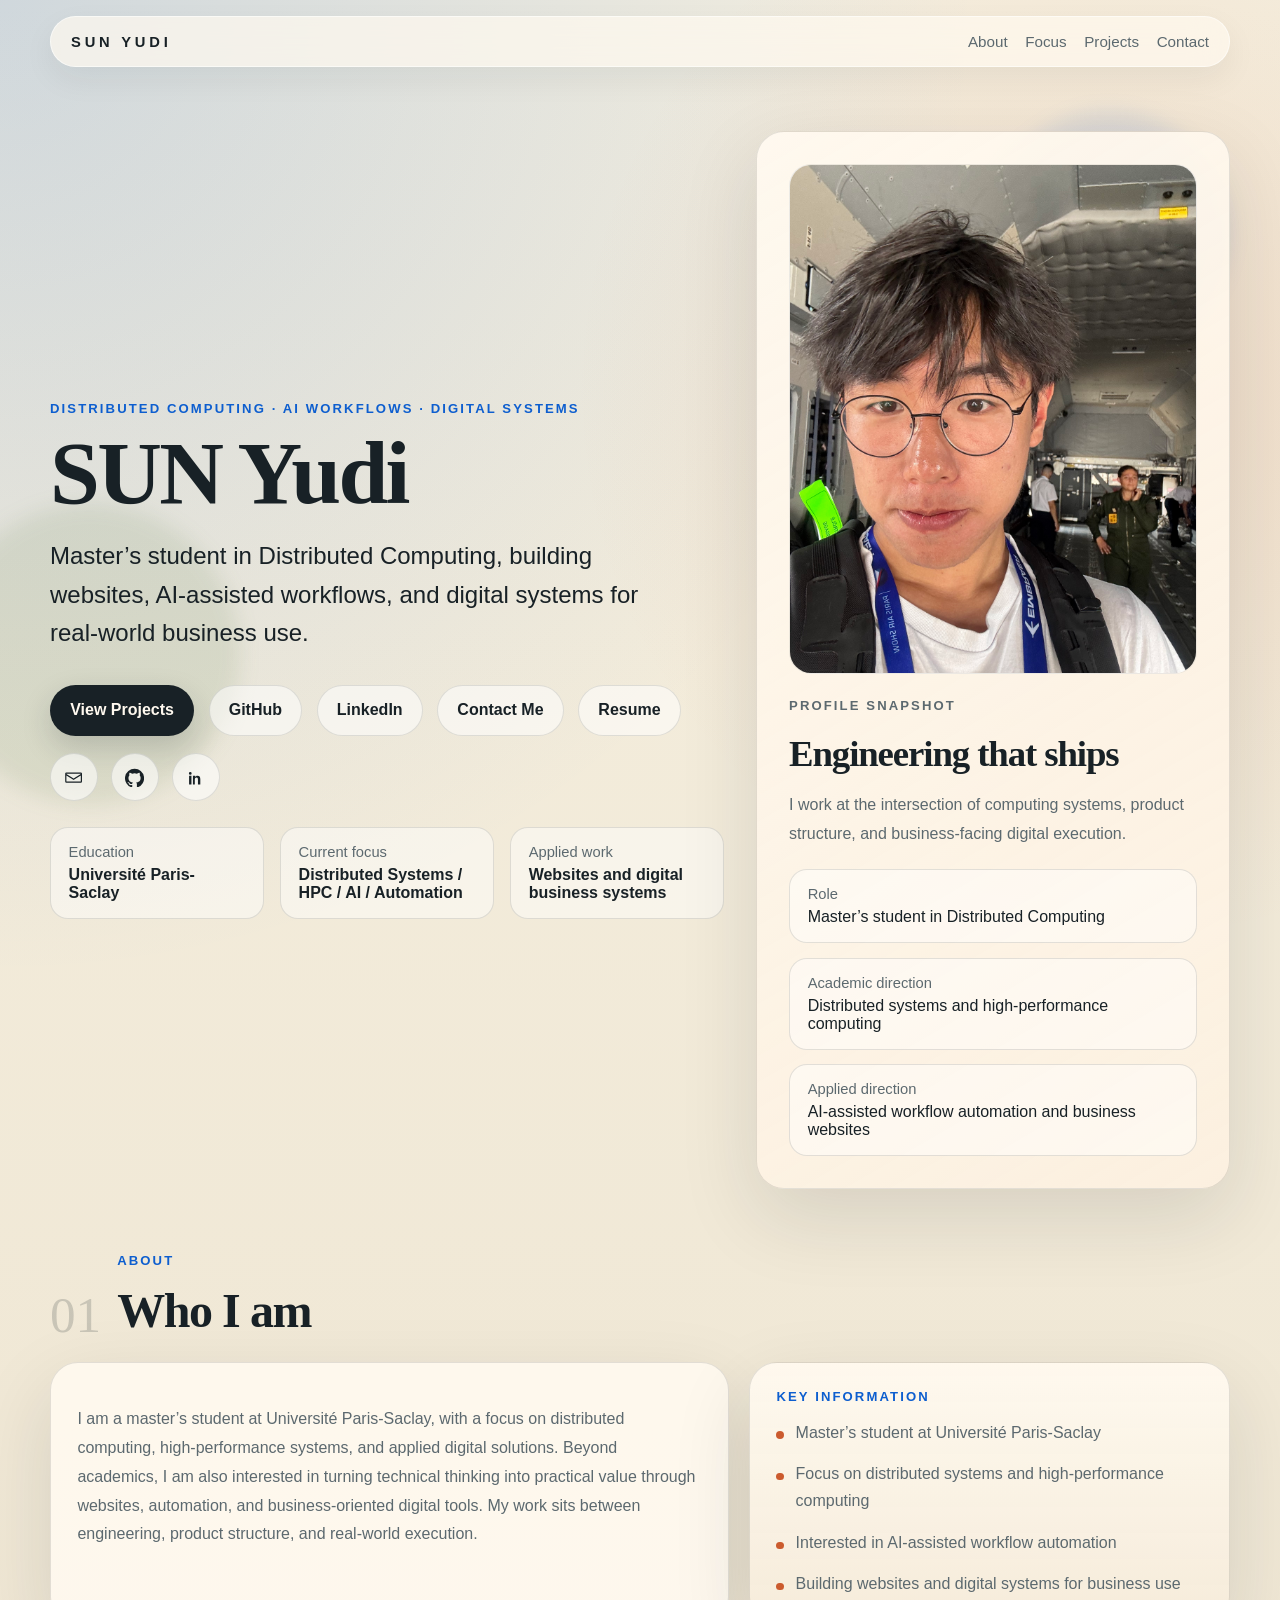
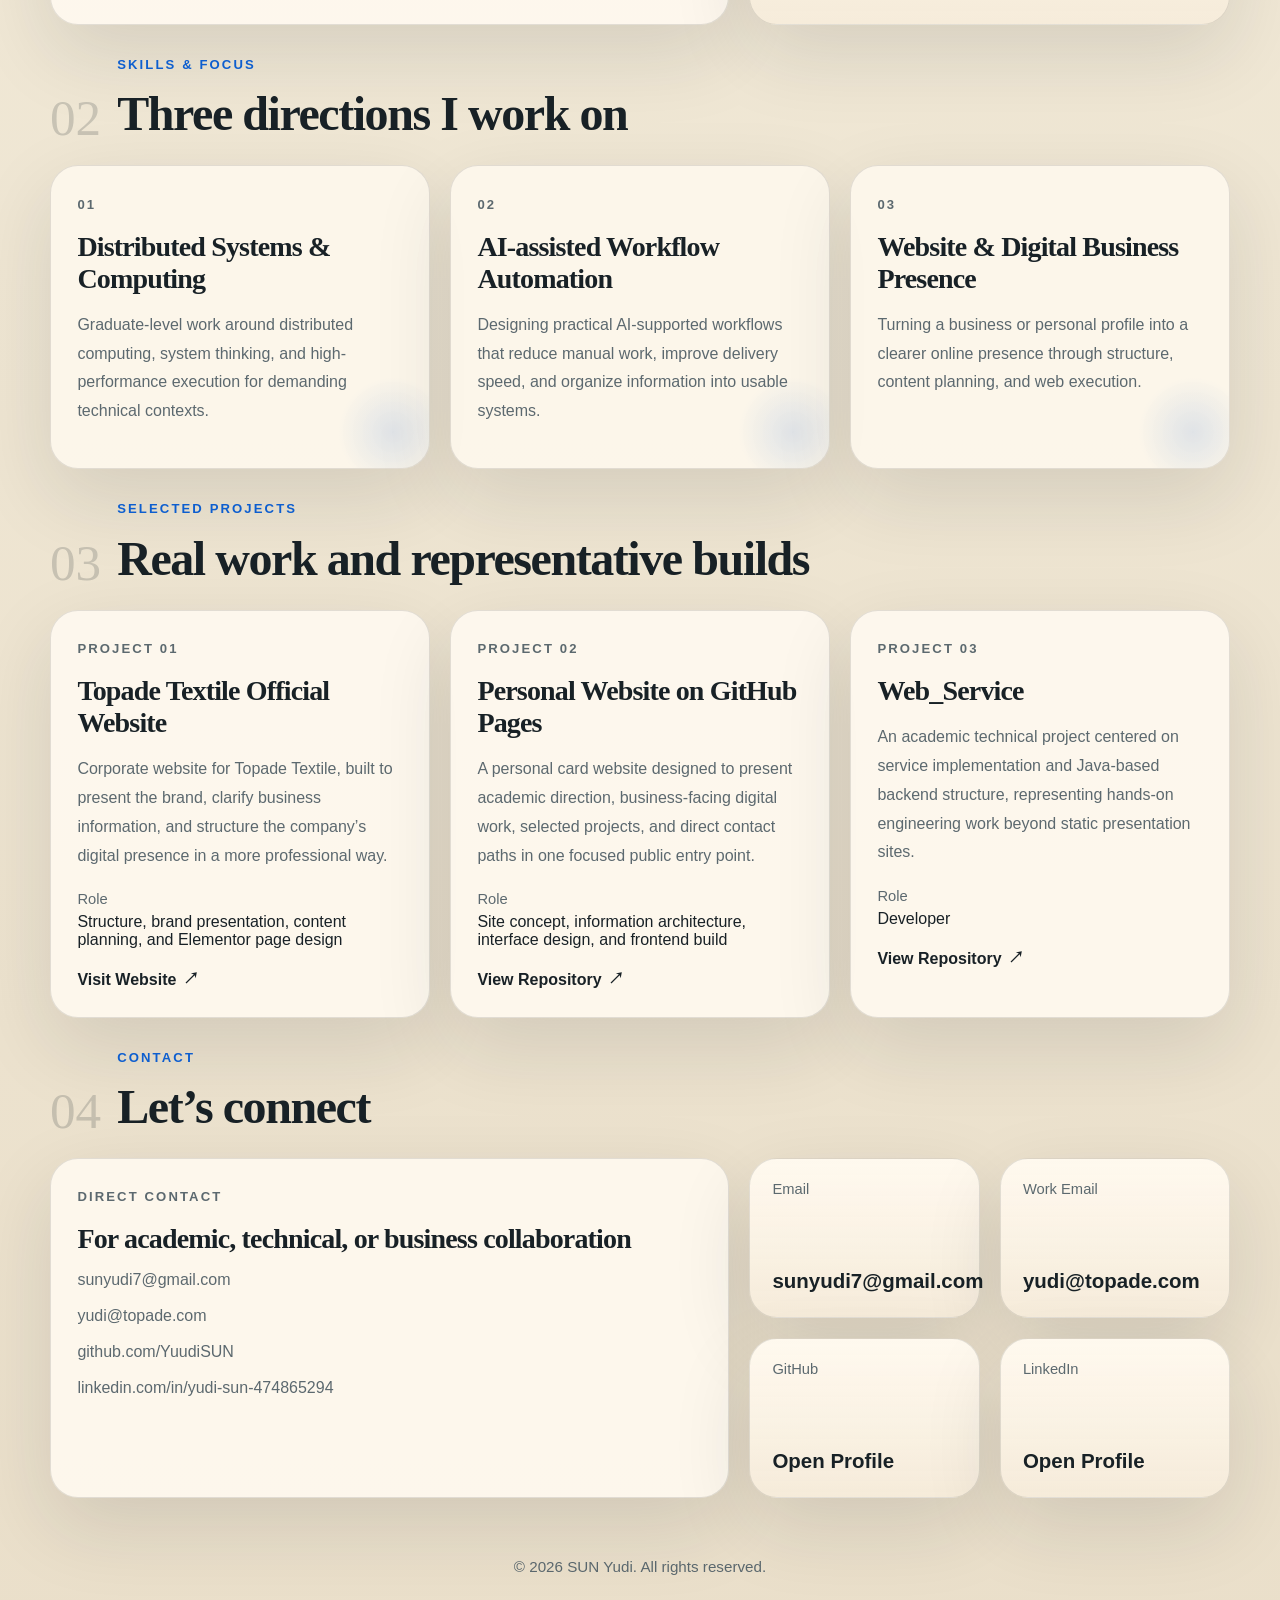
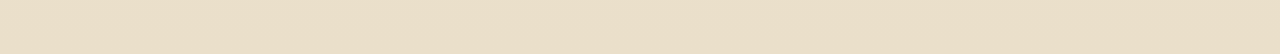
==== commit 4ff067ae: "add self-image" ====
--- a/index.html
+++ b/index.html
@@ -117,6 +117,13 @@
           </div>
 
           <aside class="hero-card reveal">
+            <div class="portrait-frame">
+              <img
+                class="portrait-image"
+                src="sunyudi_photo_web.jpg"
+                alt="Portrait of SUN Yudi"
+              />
+            </div>
             <p class="card-label">Profile Snapshot</p>
             <h2>Engineering that ships</h2>
             <p>
--- a/assets/site.css
+++ b/assets/site.css
@@ -323,6 +323,23 @@
   transform: rotate(-2deg);
 }
 
+.portrait-frame {
+  aspect-ratio: 4 / 5;
+  margin-bottom: 1.25rem;
+  overflow: hidden;
+  border: 1px solid rgba(24, 33, 38, 0.08);
+  border-radius: 22px;
+  background:
+    linear-gradient(180deg, rgba(255, 255, 255, 0.5), rgba(255, 247, 235, 0.75));
+}
+
+.portrait-image {
+  width: 100%;
+  height: 100%;
+  object-fit: cover;
+  object-position: center top;
+}
+
 .hero-card h2 {
   margin: 0 0 0.9rem;
   font-size: 2.3rem;
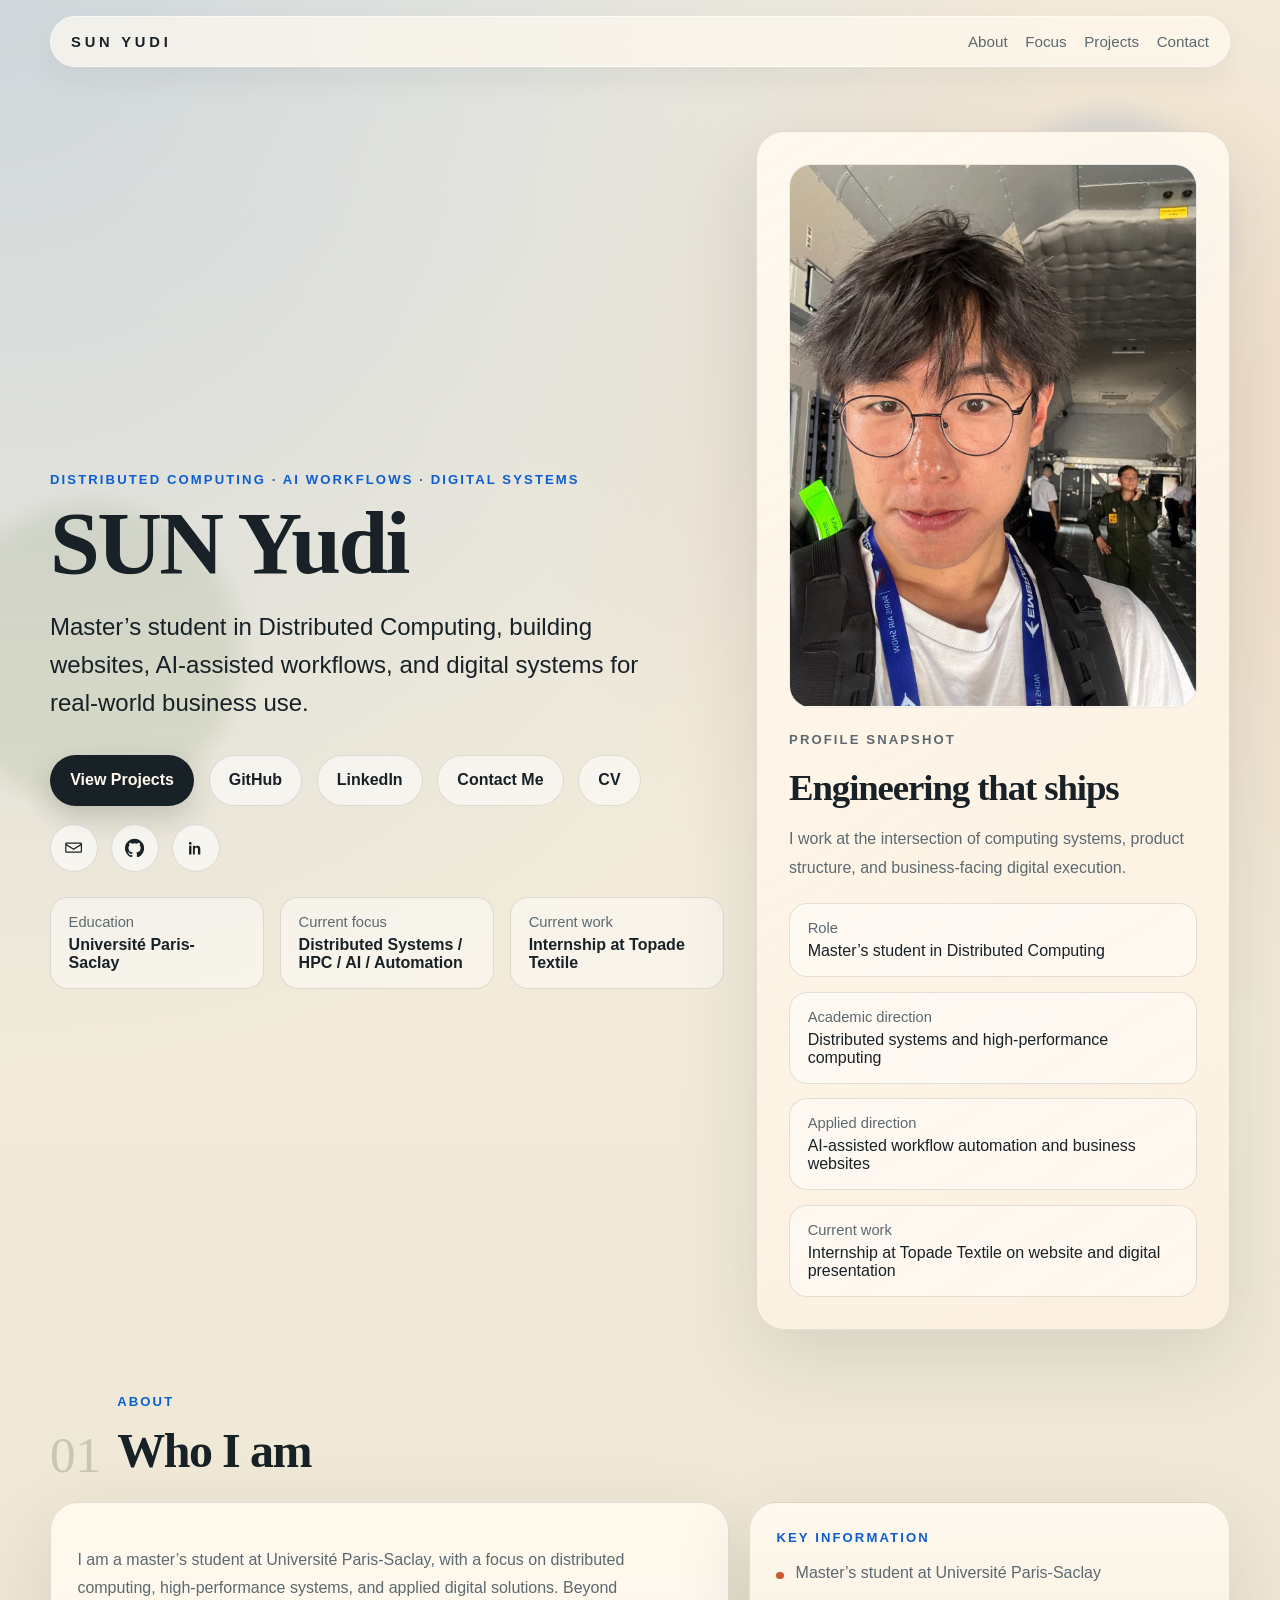
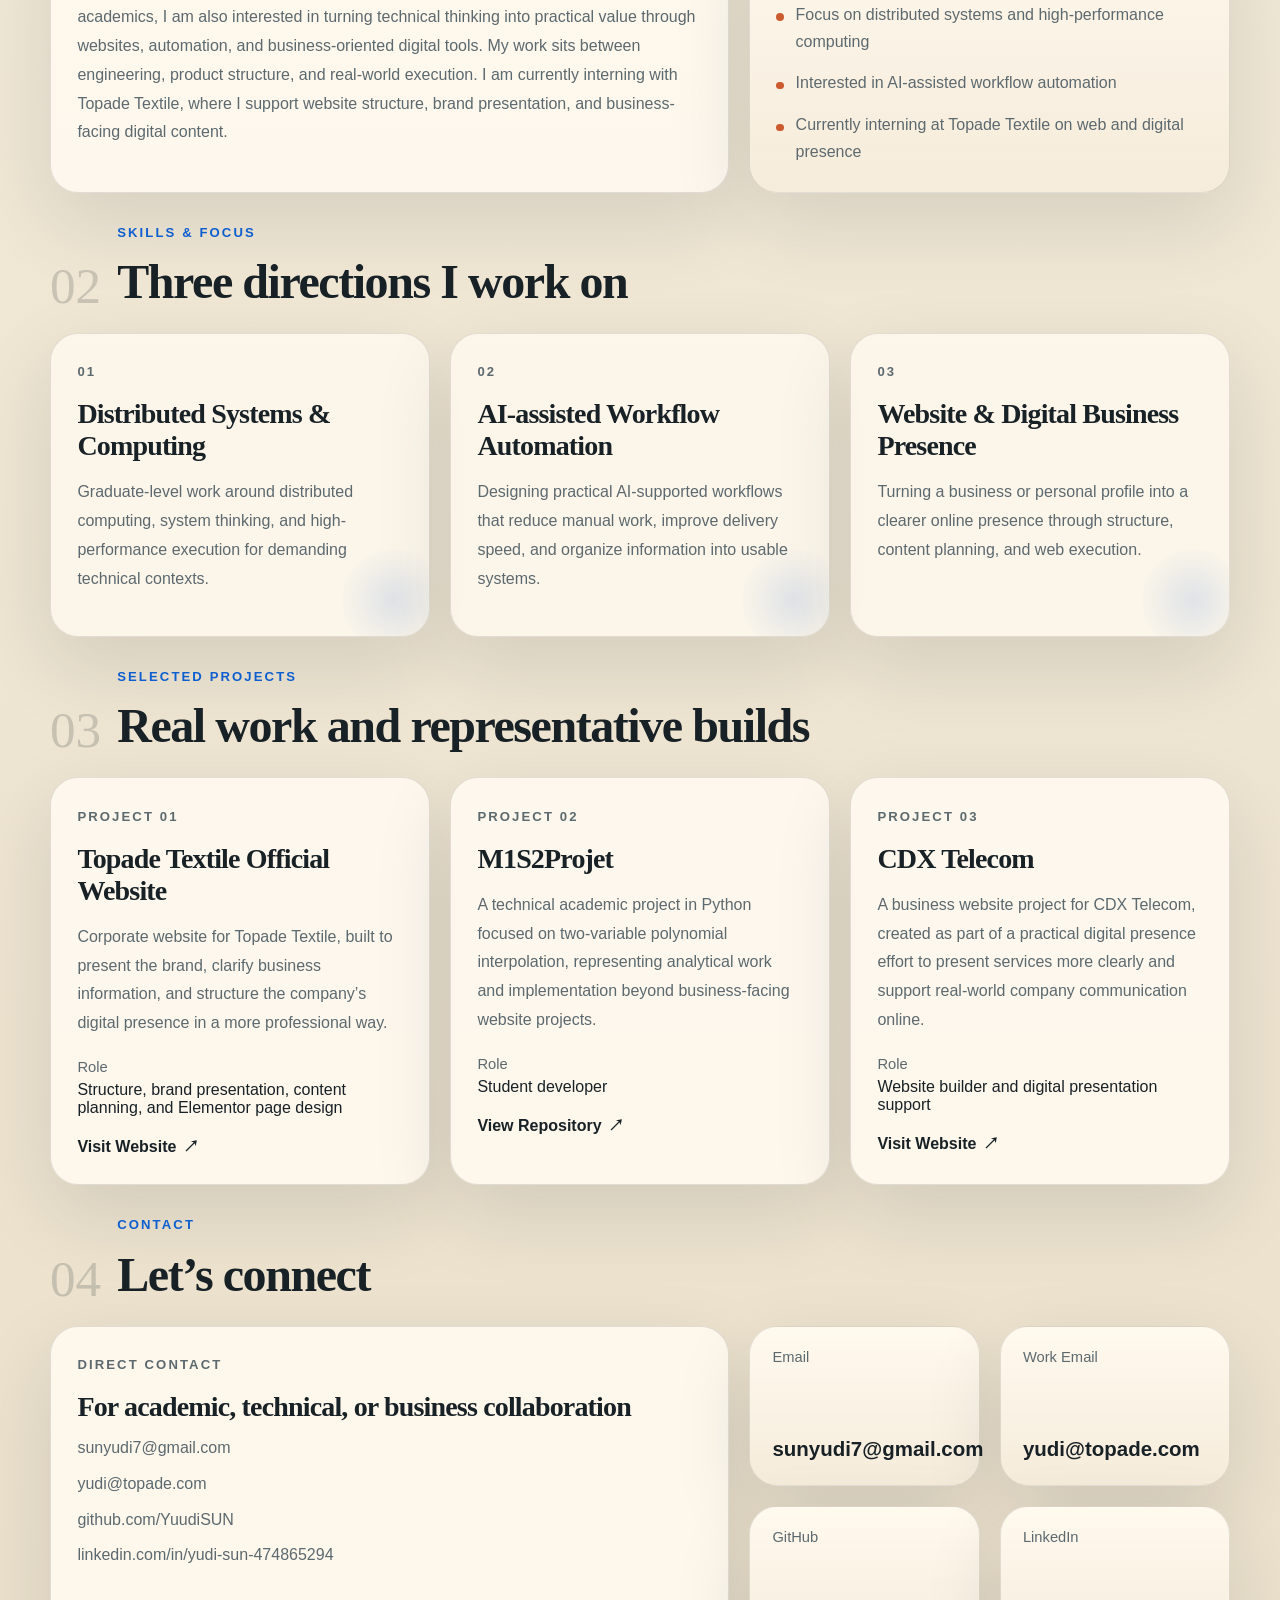
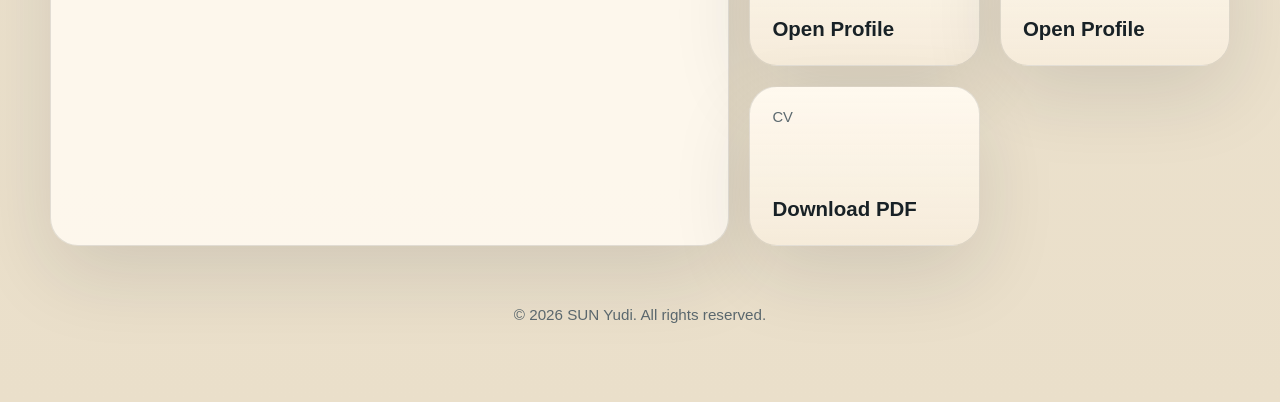
==== commit 2fb22722: "fix bug and add cv" ====
--- a/index.html
+++ b/index.html
@@ -53,10 +53,10 @@
               <a class="button button-secondary" href="#contact">Contact Me</a>
               <a
                 class="button button-secondary"
-                href="assets/SUN-Yudi-Resume.pdf"
-                target="_blank"
-                rel="noreferrer"
-                >Resume</a
+                href="assets/SUN-Yudi-CV.pdf"
+                target="_blank"
+                rel="noreferrer"
+                >CV</a
               >
             </div>
 
@@ -110,8 +110,8 @@
                 <strong>Distributed Systems / HPC / AI / Automation</strong>
               </li>
               <li>
-                <span>Applied work</span>
-                <strong>Websites and digital business systems</strong>
+                <span>Current work</span>
+                <strong>Internship at Topade Textile</strong>
               </li>
             </ul>
           </div>
@@ -143,6 +143,10 @@
                 <dt>Applied direction</dt>
                 <dd>AI-assisted workflow automation and business websites</dd>
               </div>
+              <div>
+                <dt>Current work</dt>
+                <dd>Internship at Topade Textile on website and digital presentation</dd>
+              </div>
             </dl>
           </aside>
         </section>
@@ -165,7 +169,9 @@
                 in turning technical thinking into practical value through
                 websites, automation, and business-oriented digital tools. My work
                 sits between engineering, product structure, and real-world
-                execution.
+                execution. I am currently interning with Topade Textile, where I
+                support website structure, brand presentation, and business-facing
+                digital content.
               </p>
             </article>
 
@@ -175,7 +181,7 @@
                 <li>Master&rsquo;s student at Universit&eacute; Paris-Saclay</li>
                 <li>Focus on distributed systems and high-performance computing</li>
                 <li>Interested in AI-assisted workflow automation</li>
-                <li>Building websites and digital systems for business use</li>
+                <li>Currently interning at Topade Textile on web and digital presence</li>
               </ul>
             </article>
           </div>
@@ -255,22 +261,22 @@
 
             <article class="work-card">
               <p class="card-label">Project 02</p>
-              <h3>Personal Website on GitHub Pages</h3>
-              <p>
-                A personal card website designed to present academic direction,
-                business-facing digital work, selected projects, and direct contact
-                paths in one focused public entry point.
+              <h3>M1S2Projet</h3>
+              <p>
+                A technical academic project in Python focused on two-variable
+                polynomial interpolation, representing analytical work and
+                implementation beyond business-facing website projects.
               </p>
               <dl class="project-meta">
                 <div>
                   <dt>Role</dt>
-                  <dd>Site concept, information architecture, interface design, and frontend build</dd>
+                  <dd>Student developer</dd>
                 </div>
               </dl>
               <div class="project-links">
                 <a
                   class="text-link"
-                  href="https://github.com/YuudiSUN/yuudisun.github.io"
+                  href="https://github.com/YuudiSUN/M1S2Projet"
                   target="_blank"
                   rel="noreferrer"
                   >View Repository</a
@@ -280,25 +286,25 @@
 
             <article class="work-card">
               <p class="card-label">Project 03</p>
-              <h3>Web_Service</h3>
-              <p>
-                An academic technical project centered on service implementation
-                and Java-based backend structure, representing hands-on engineering
-                work beyond static presentation sites.
+              <h3>CDX Telecom</h3>
+              <p>
+                A business website project for CDX Telecom, created as part of a
+                practical digital presence effort to present services more clearly
+                and support real-world company communication online.
               </p>
               <dl class="project-meta">
                 <div>
                   <dt>Role</dt>
-                  <dd>Developer</dd>
+                  <dd>Website builder and digital presentation support</dd>
                 </div>
               </dl>
               <div class="project-links">
                 <a
                   class="text-link"
-                  href="https://github.com/YuudiSUN/Web_Service"
-                  target="_blank"
-                  rel="noreferrer"
-                  >View Repository</a
+                  href="https://cdxtelecom.com/"
+                  target="_blank"
+                  rel="noreferrer"
+                  >Visit Website</a
                 >
               </div>
             </article>
@@ -371,6 +377,15 @@
                 <span>LinkedIn</span>
                 <strong>Open Profile</strong>
               </a>
+              <a
+                class="link-tile"
+                href="assets/SUN-Yudi-CV.pdf"
+                target="_blank"
+                rel="noreferrer"
+              >
+                <span>CV</span>
+                <strong>Download PDF</strong>
+              </a>
             </div>
           </div>
         </section>
--- a/assets/site.css
+++ b/assets/site.css
@@ -324,7 +324,7 @@
 }
 
 .portrait-frame {
-  aspect-ratio: 4 / 5;
+  aspect-ratio: 3 / 4;
   margin-bottom: 1.25rem;
   overflow: hidden;
   border: 1px solid rgba(24, 33, 38, 0.08);
@@ -336,7 +336,7 @@
 .portrait-image {
   width: 100%;
   height: 100%;
-  object-fit: cover;
+  object-fit: contain;
   object-position: center top;
 }
 
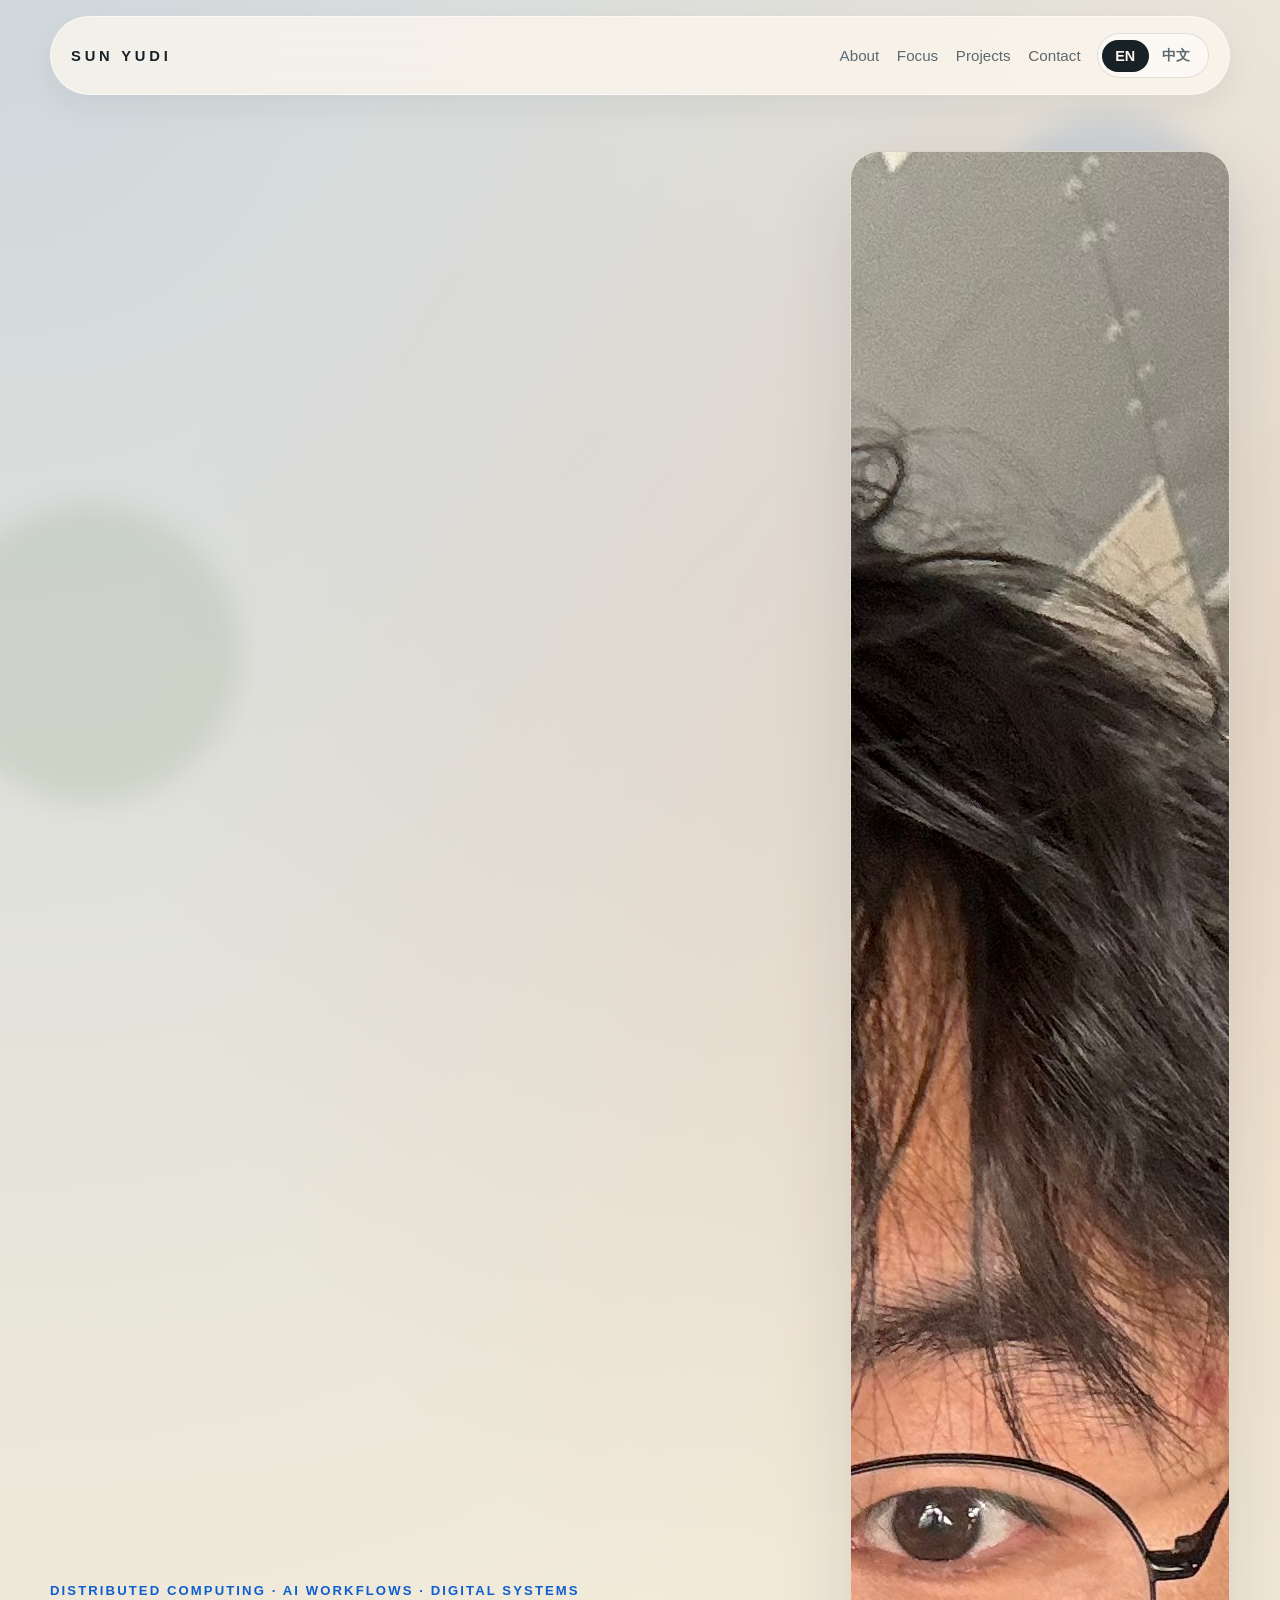
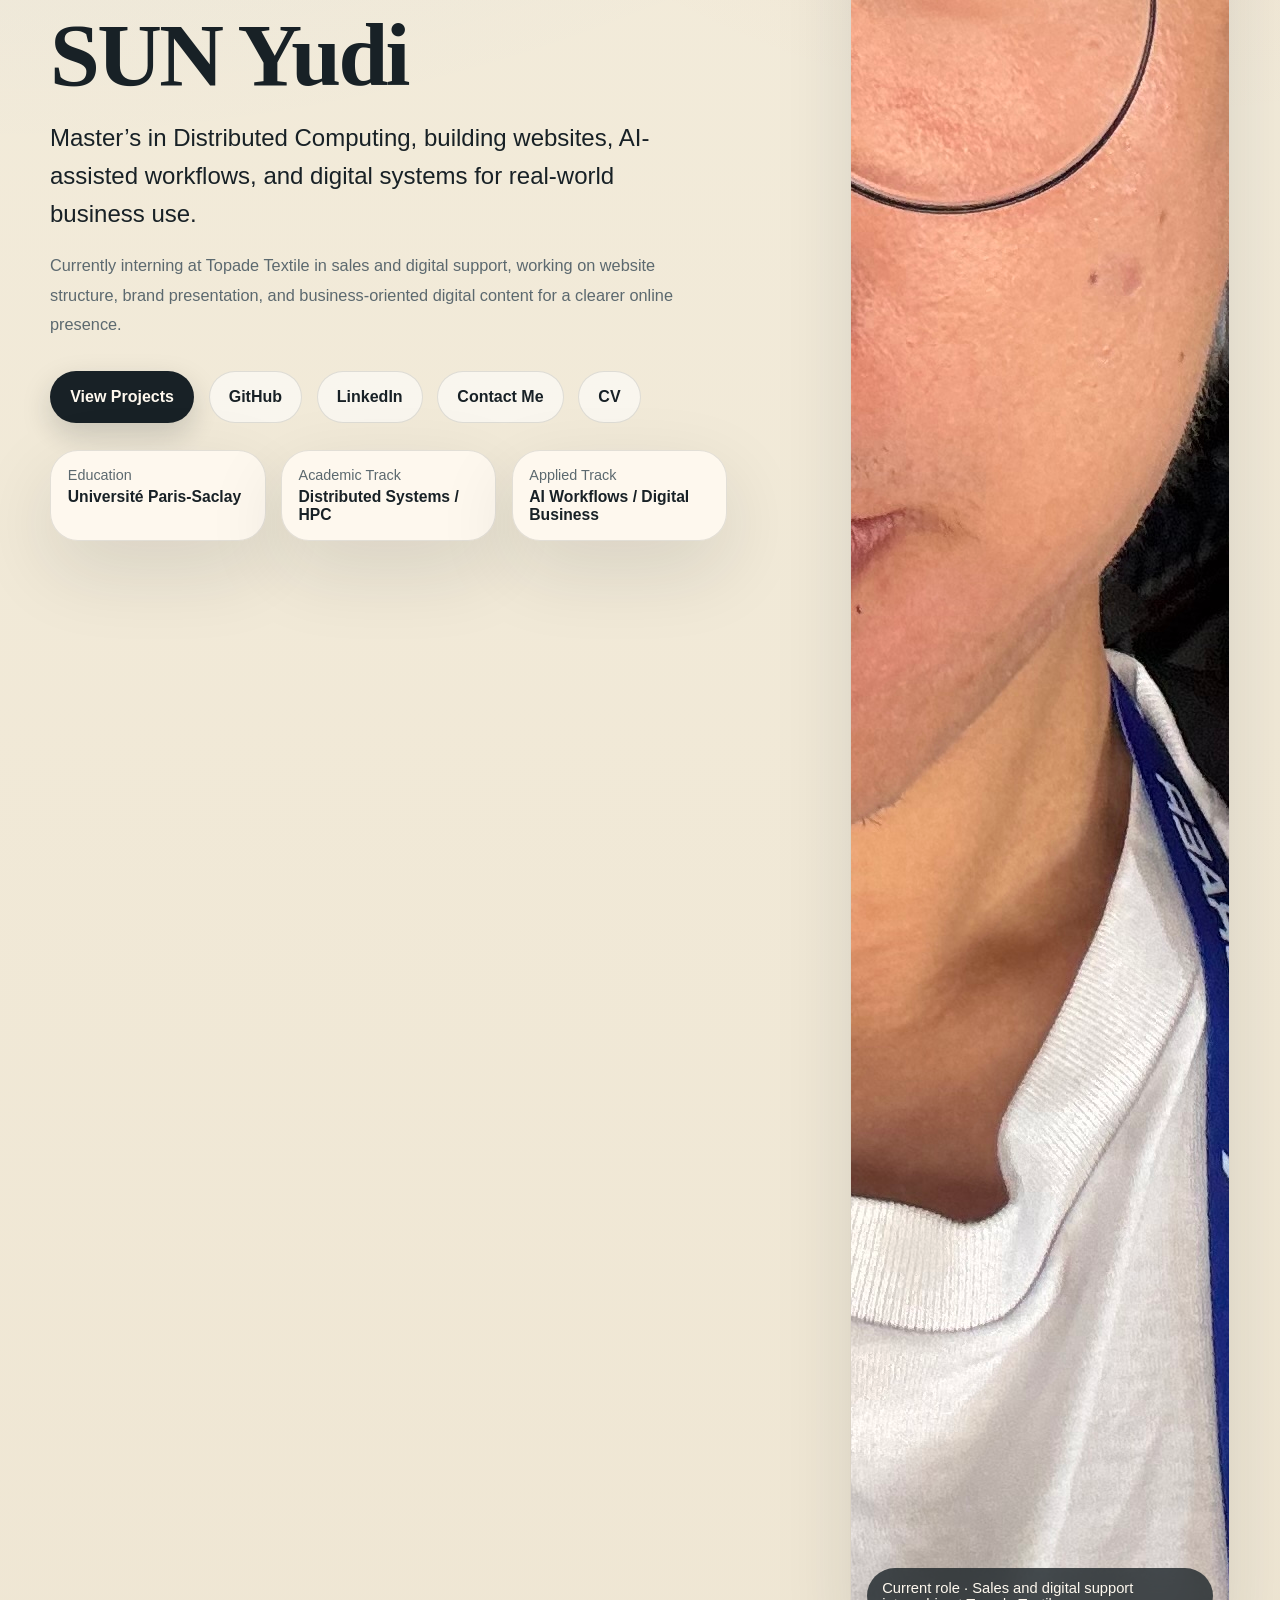
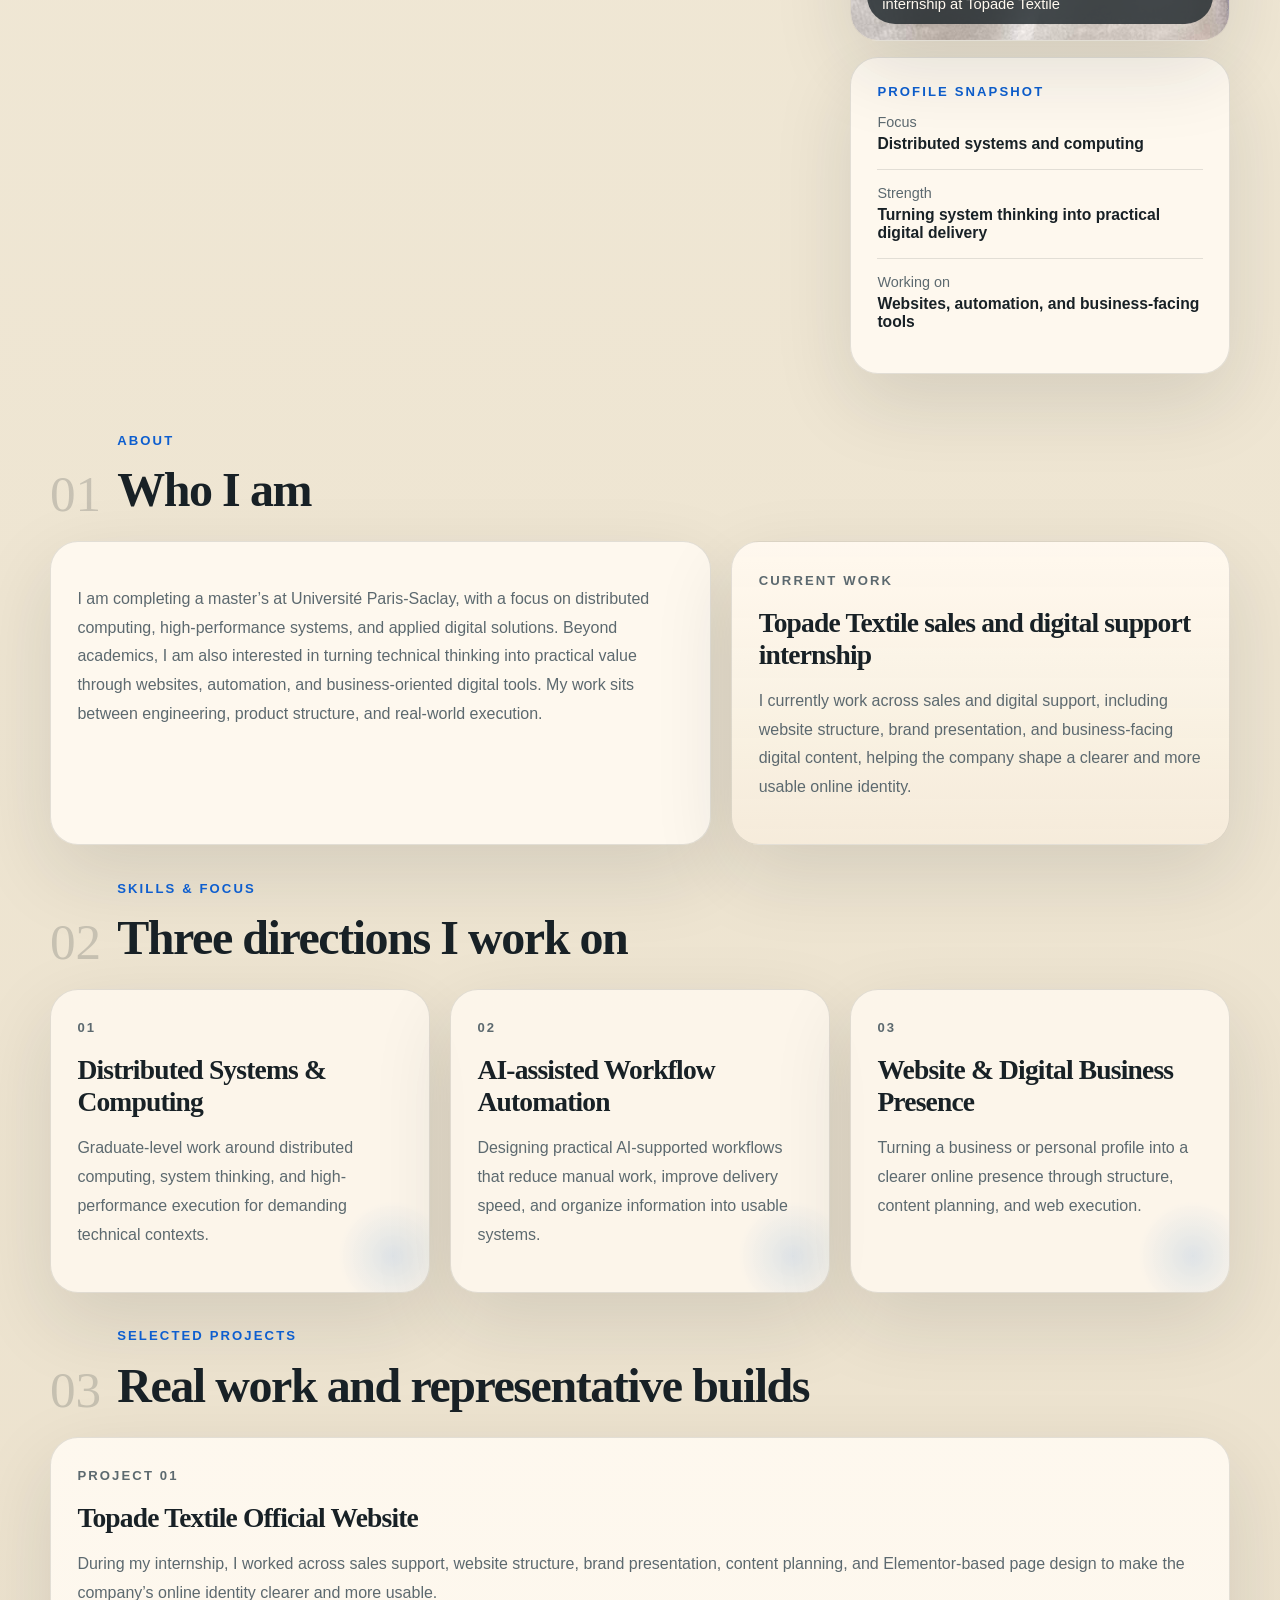
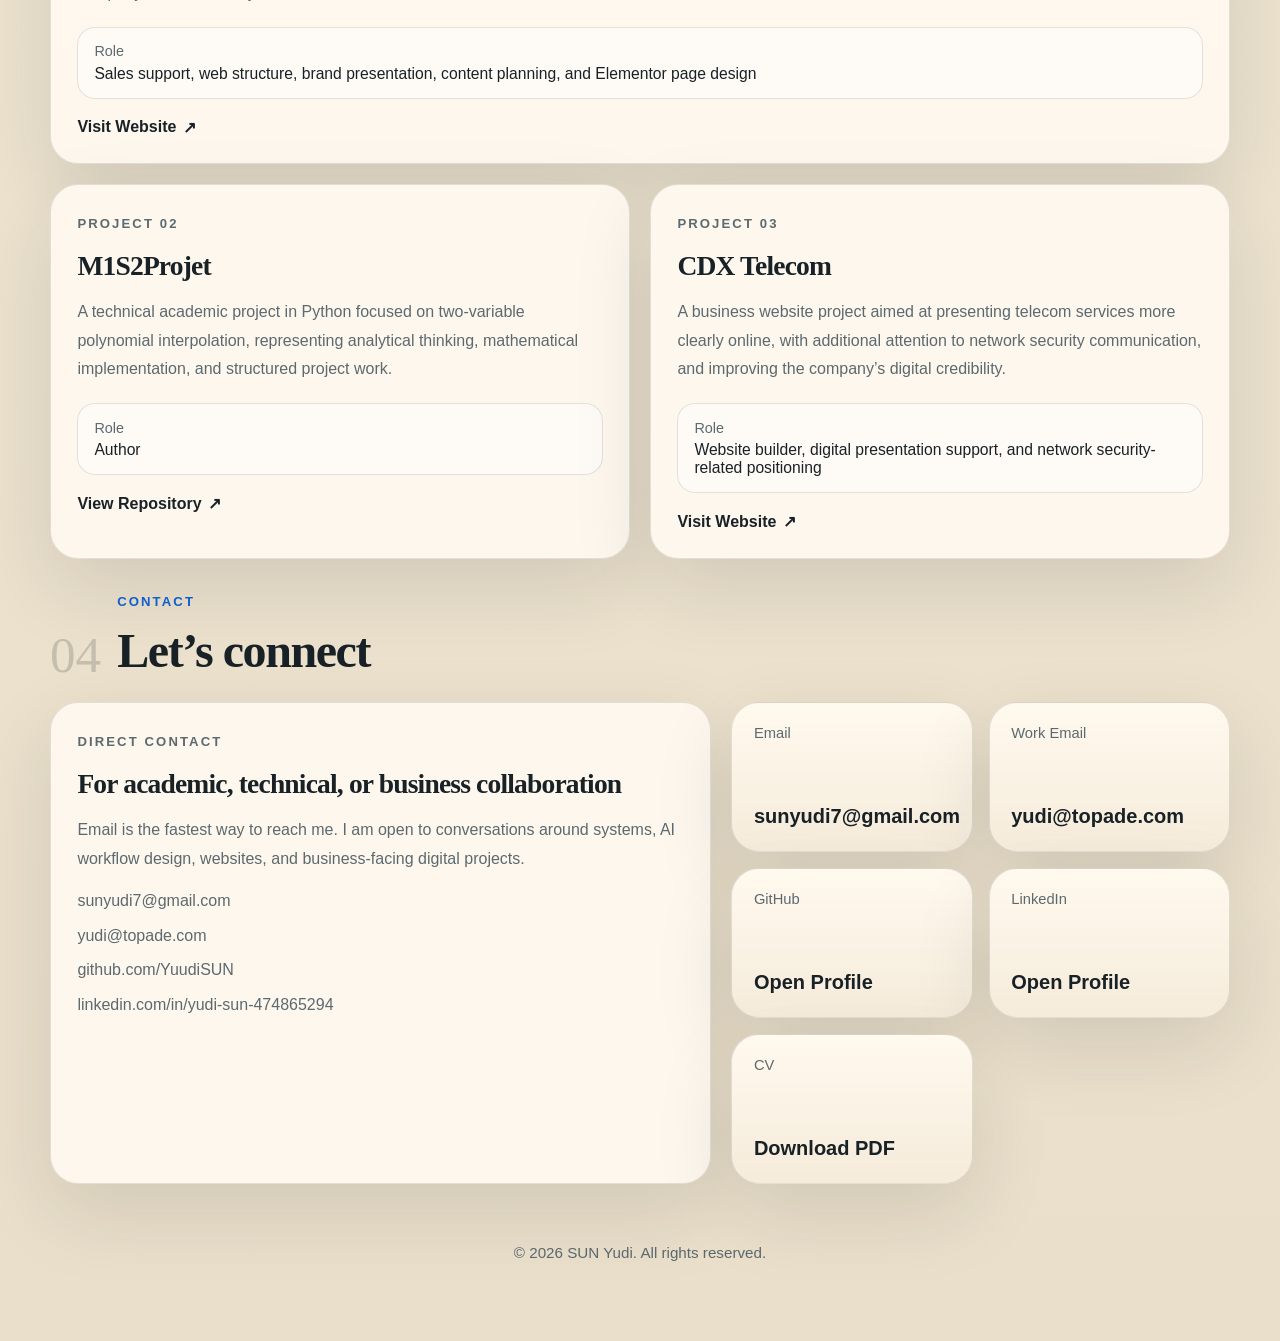
==== commit bc288907: "SEO优化+中/EN words change" ====
--- a/index.html
+++ b/index.html
@@ -1,14 +1,112 @@
 <!DOCTYPE html>
-<html lang="zh-CN">
+<html lang="en">
   <head>
     <meta charset="UTF-8" />
     <meta name="viewport" content="width=device-width, initial-scale=1.0" />
-    <title>SUN Yudi | AI, Web &amp; Automation | Textile</title>
+    <title>SUN Yudi | Distributed Systems, AI Workflows &amp; Web Projects</title>
     <meta
       name="description"
-      content="SUN Yudi is a master's student at Universite Paris-Saclay focused on distributed systems, high-performance computing, AI-assisted workflows, and digital business projects across web, automation, and textile execution."
+      content="SUN Yudi is completing a master's in Distributed Computing at Universite Paris-Saclay, focused on distributed systems, high-performance computing, AI-assisted workflow automation, and business-facing web projects. Currently interning at Topade Textile in sales and digital support."
     />
+    <meta name="robots" content="index,follow,max-image-preview:large,max-snippet:-1,max-video-preview:-1" />
+    <meta name="author" content="SUN Yudi" />
+    <meta name="theme-color" content="#182126" />
+    <link rel="canonical" href="https://yuudisun.github.io/" />
+    <link rel="alternate" hreflang="x-default" href="https://yuudisun.github.io/" />
+    <link rel="alternate" hreflang="en" href="https://yuudisun.github.io/" />
+    <link rel="alternate" hreflang="zh-CN" href="https://yuudisun.github.io/zh/" />
+    <meta property="og:site_name" content="SUN Yudi" />
+    <meta property="og:type" content="website" />
+    <meta property="og:locale" content="en_US" />
+    <meta property="og:locale:alternate" content="zh_CN" />
+    <meta property="og:title" content="SUN Yudi | Distributed Systems, AI Workflows &amp; Web Projects" />
+    <meta
+      property="og:description"
+      content="Master's in Distributed Computing at Universite Paris-Saclay focused on distributed systems, HPC, AI-assisted workflows, and business-facing web projects."
+    />
+    <meta property="og:url" content="https://yuudisun.github.io/" />
+    <meta property="og:image" content="https://yuudisun.github.io/sunyudi_photo_web.jpg" />
+    <meta property="og:image:alt" content="Portrait of SUN Yudi" />
+    <meta property="og:image:width" content="2316" />
+    <meta property="og:image:height" content="3088" />
+    <meta name="twitter:card" content="summary_large_image" />
+    <meta name="twitter:title" content="SUN Yudi | Distributed Systems, AI Workflows &amp; Web Projects" />
+    <meta
+      name="twitter:description"
+      content="Master's in Distributed Computing at Universite Paris-Saclay working on distributed systems, HPC, AI-assisted workflows, and web projects."
+    />
+    <meta name="twitter:image" content="https://yuudisun.github.io/sunyudi_photo_web.jpg" />
+    <meta name="twitter:image:alt" content="Portrait of SUN Yudi" />
     <link rel="icon" type="image/svg+xml" href="assets/favicon.svg" />
+    <script type="application/ld+json">
+      {
+        "@context": "https://schema.org",
+        "@graph": [
+          {
+            "@type": "WebSite",
+            "name": "SUN Yudi",
+            "url": "https://yuudisun.github.io/",
+            "inLanguage": "en"
+          },
+          {
+            "@type": "Person",
+            "name": "SUN Yudi",
+            "url": "https://yuudisun.github.io/",
+            "image": "https://yuudisun.github.io/sunyudi_photo_web.jpg",
+            "jobTitle": "Master's in Distributed Computing",
+            "description": "Master's in Distributed Computing at Universite Paris-Saclay focused on distributed systems, high-performance computing, AI-assisted workflows, and business-facing web projects.",
+            "email": "mailto:sunyudi7@gmail.com",
+            "sameAs": [
+              "https://github.com/YuudiSUN",
+              "https://www.linkedin.com/in/yudi-sun-474865294/",
+              "https://topadetextile.com"
+            ],
+            "worksFor": {
+              "@type": "Organization",
+              "name": "Topade Textile",
+              "url": "https://topadetextile.com"
+            },
+            "alumniOf": {
+              "@type": "CollegeOrUniversity",
+              "name": "Universite Paris-Saclay"
+            },
+            "knowsAbout": [
+              "Distributed systems",
+              "High-performance computing",
+              "AI-assisted workflow automation",
+              "Website development",
+              "Digital business projects"
+            ]
+          }
+        ]
+      }
+    </script>
+    <script>
+      (() => {
+        const key = "site-lang";
+
+        try {
+          const saved = window.localStorage.getItem(key);
+
+          if (saved === "zh") {
+            window.location.replace("zh/");
+            return;
+          }
+
+          if (!saved) {
+            const langs =
+              window.navigator.languages && window.navigator.languages.length
+                ? window.navigator.languages
+                : [window.navigator.language || ""];
+            const prefersChinese = langs.some((lang) => /^zh(?:-|$)/i.test(lang));
+
+            if (prefersChinese) {
+              window.location.replace("zh/");
+            }
+          }
+        } catch (_) {}
+      })();
+    </script>
     <link rel="stylesheet" href="assets/site.css" />
     <script defer src="assets/site.js"></script>
   </head>
@@ -16,12 +114,18 @@
     <div class="page-shell">
       <header class="site-header">
         <a class="brand" href="#top">SUN Yudi</a>
-        <nav class="site-nav" aria-label="Main navigation">
-          <a href="#about">About</a>
-          <a href="#focus">Focus</a>
-          <a href="#projects">Projects</a>
-          <a href="#contact">Contact</a>
-        </nav>
+        <div class="header-tools">
+          <nav class="site-nav" aria-label="Main navigation">
+            <a href="#about">About</a>
+            <a href="#focus">Focus</a>
+            <a href="#projects">Projects</a>
+            <a href="#contact">Contact</a>
+          </nav>
+          <div class="lang-switch" aria-label="Language switch">
+            <a class="lang-link is-active" href="./" data-lang-switch="en">EN</a>
+            <a class="lang-link" href="zh/" data-lang-switch="zh">中文</a>
+          </div>
+        </div>
       </header>
 
       <main id="top">
@@ -30,9 +134,14 @@
             <p class="eyebrow">Distributed Computing · AI Workflows · Digital Systems</p>
             <h1>SUN Yudi</h1>
             <p class="lead">
-              Master&rsquo;s student in Distributed Computing, building websites,
+              Master&rsquo;s in Distributed Computing, building websites,
               AI-assisted workflows, and digital systems for real-world business use.
             </p>
+            <p class="hero-summary">
+              Currently interning at Topade Textile in sales and digital support,
+              working on website structure, brand presentation, and business-oriented
+              digital content for a clearer online presence.
+            </p>
 
             <div class="cta-group">
               <a class="button button-primary" href="#projects">View Projects</a>
@@ -60,94 +169,53 @@
               >
             </div>
 
-            <div class="social-row" aria-label="Social links">
-              <a
-                class="social-link"
-                href="mailto:sunyudi7@gmail.com"
-                aria-label="Email SUN Yudi"
-              >
-                <svg viewBox="0 0 24 24" aria-hidden="true">
-                  <path
-                    d="M3 5.5h18a1.5 1.5 0 0 1 1.5 1.5v10A1.5 1.5 0 0 1 21 18.5H3A1.5 1.5 0 0 1 1.5 17V7A1.5 1.5 0 0 1 3 5.5Zm0 1.7v.19l9 5.69 9-5.69V7.2H3Zm18 9.6V9.4l-8.6 5.43a.75.75 0 0 1-.8 0L3 9.4v7.4h18Z"
-                  />
-                </svg>
-              </a>
-              <a
-                class="social-link"
-                href="https://github.com/YuudiSUN"
-                target="_blank"
-                rel="noreferrer"
-                aria-label="SUN Yudi GitHub"
-              >
-                <svg viewBox="0 0 24 24" aria-hidden="true">
-                  <path
-                    d="M12 .8a12 12 0 0 0-3.79 23.39c.6.11.82-.26.82-.58v-2.24c-3.34.73-4.04-1.42-4.04-1.42-.55-1.38-1.33-1.75-1.33-1.75-1.08-.74.08-.72.08-.72 1.2.08 1.83 1.22 1.83 1.22 1.06 1.8 2.79 1.28 3.47.98.11-.76.42-1.28.76-1.57-2.67-.3-5.47-1.32-5.47-5.88 0-1.3.47-2.36 1.22-3.19-.12-.3-.53-1.52.12-3.17 0 0 1-.32 3.28 1.22a11.5 11.5 0 0 1 5.98 0c2.28-1.54 3.28-1.22 3.28-1.22.65 1.65.24 2.87.12 3.17.76.83 1.22 1.89 1.22 3.19 0 4.57-2.81 5.58-5.49 5.88.43.37.82 1.09.82 2.21v3.27c0 .32.22.69.83.58A12 12 0 0 0 12 .8Z"
-                  />
-                </svg>
-              </a>
-              <a
-                class="social-link"
-                href="https://www.linkedin.com/in/yudi-sun-474865294/"
-                target="_blank"
-                rel="noreferrer"
-                aria-label="SUN Yudi LinkedIn"
-              >
-                <svg viewBox="0 0 24 24" aria-hidden="true">
-                  <path
-                    d="M5.34 8.5a1.72 1.72 0 1 1 0-3.44 1.72 1.72 0 0 1 0 3.44ZM3.86 9.84h2.96V20.5H3.86V9.84Zm4.82 0h2.83v1.45h.04c.39-.74 1.36-1.52 2.8-1.52 3 0 3.55 1.97 3.55 4.53v6.2h-2.95v-5.5c0-1.31-.03-3-1.83-3-1.83 0-2.1 1.43-2.1 2.9v5.6H8.68V9.84Z"
-                  />
-                </svg>
-              </a>
-            </div>
-
-            <ul class="quick-facts">
-              <li>
+            <div class="hero-highlights">
+              <article class="fact-card">
                 <span>Education</span>
                 <strong>Universit&eacute; Paris-Saclay</strong>
-              </li>
-              <li>
-                <span>Current focus</span>
-                <strong>Distributed Systems / HPC / AI / Automation</strong>
-              </li>
-              <li>
-                <span>Current work</span>
-                <strong>Internship at Topade Textile</strong>
-              </li>
-            </ul>
-          </div>
-
-          <aside class="hero-card reveal">
-            <div class="portrait-frame">
+              </article>
+              <article class="fact-card">
+                <span>Academic Track</span>
+                <strong>Distributed Systems / HPC</strong>
+              </article>
+              <article class="fact-card">
+                <span>Applied Track</span>
+                <strong>AI Workflows / Digital Business</strong>
+              </article>
+            </div>
+          </div>
+
+          <aside class="hero-side reveal">
+            <div class="portrait-panel">
               <img
                 class="portrait-image"
                 src="sunyudi_photo_web.jpg"
                 alt="Portrait of SUN Yudi"
+                width="2316"
+                height="3088"
+                fetchpriority="high"
+                decoding="async"
               />
-            </div>
-            <p class="card-label">Profile Snapshot</p>
-            <h2>Engineering that ships</h2>
-            <p>
-              I work at the intersection of computing systems, product structure,
-              and business-facing digital execution.
-            </p>
-            <dl class="profile-list">
-              <div>
-                <dt>Role</dt>
-                <dd>Master&rsquo;s student in Distributed Computing</dd>
-              </div>
-              <div>
-                <dt>Academic direction</dt>
-                <dd>Distributed systems and high-performance computing</dd>
-              </div>
-              <div>
-                <dt>Applied direction</dt>
-                <dd>AI-assisted workflow automation and business websites</dd>
-              </div>
-              <div>
-                <dt>Current work</dt>
-                <dd>Internship at Topade Textile on website and digital presentation</dd>
-              </div>
-            </dl>
+              <p class="portrait-badge">Current role · Sales and digital support internship at Topade Textile</p>
+            </div>
+
+            <div class="compact-card">
+              <p class="card-label">Profile Snapshot</p>
+              <ul class="mini-list">
+                <li>
+                  <span>Focus</span>
+                  <strong>Distributed systems and computing</strong>
+                </li>
+                <li>
+                  <span>Strength</span>
+                  <strong>Turning system thinking into practical digital delivery</strong>
+                </li>
+                <li>
+                  <span>Working on</span>
+                  <strong>Websites, automation, and business-facing tools</strong>
+                </li>
+              </ul>
+            </div>
           </aside>
         </section>
 
@@ -163,26 +231,23 @@
           <div class="about-grid">
             <article class="section-panel">
               <p>
-                I am a master&rsquo;s student at Universit&eacute; Paris-Saclay, with a
+                I am completing a master&rsquo;s at Universit&eacute; Paris-Saclay, with a
                 focus on distributed computing, high-performance systems, and
                 applied digital solutions. Beyond academics, I am also interested
-                in turning technical thinking into practical value through
-                websites, automation, and business-oriented digital tools. My work
-                sits between engineering, product structure, and real-world
-                execution. I am currently interning with Topade Textile, where I
-                support website structure, brand presentation, and business-facing
-                digital content.
+                in turning technical thinking into practical value through websites,
+                automation, and business-oriented digital tools. My work sits
+                between engineering, product structure, and real-world execution.
               </p>
             </article>
 
             <article class="info-card">
-              <p class="card-label">Key Information</p>
-              <ul class="clean-list">
-                <li>Master&rsquo;s student at Universit&eacute; Paris-Saclay</li>
-                <li>Focus on distributed systems and high-performance computing</li>
-                <li>Interested in AI-assisted workflow automation</li>
-                <li>Currently interning at Topade Textile on web and digital presence</li>
-              </ul>
+              <p class="card-label">Current Work</p>
+              <h3>Topade Textile sales and digital support internship</h3>
+              <p>
+                I currently work across sales and digital support, including website
+                structure, brand presentation, and business-facing digital content,
+                helping the company shape a clearer and more usable online identity.
+              </p>
             </article>
           </div>
         </section>
@@ -196,7 +261,7 @@
             </div>
           </div>
 
-          <div class="skill-grid skill-grid-three">
+          <div class="skill-grid">
             <article class="skill-card">
               <p class="skill-no">01</p>
               <h3>Distributed Systems &amp; Computing</h3>
@@ -205,6 +270,7 @@
                 and high-performance execution for demanding technical contexts.
               </p>
             </article>
+
             <article class="skill-card">
               <p class="skill-no">02</p>
               <h3>AI-assisted Workflow Automation</h3>
@@ -213,6 +279,7 @@
                 improve delivery speed, and organize information into usable systems.
               </p>
             </article>
+
             <article class="skill-card">
               <p class="skill-no">03</p>
               <h3>Website &amp; Digital Business Presence</h3>
@@ -234,18 +301,18 @@
           </div>
 
           <div class="work-grid">
-            <article class="work-card">
+            <article class="work-card work-card-featured">
               <p class="card-label">Project 01</p>
               <h3>Topade Textile Official Website</h3>
               <p>
-                Corporate website for Topade Textile, built to present the brand,
-                clarify business information, and structure the company&rsquo;s digital
-                presence in a more professional way.
+                During my internship, I worked across sales support, website
+                structure, brand presentation, content planning, and Elementor-based
+                page design to make the company&rsquo;s online identity clearer and more usable.
               </p>
               <dl class="project-meta">
                 <div>
                   <dt>Role</dt>
-                  <dd>Structure, brand presentation, content planning, and Elementor page design</dd>
+                  <dd>Sales support, web structure, brand presentation, content planning, and Elementor page design</dd>
                 </div>
               </dl>
               <div class="project-links">
@@ -264,13 +331,13 @@
               <h3>M1S2Projet</h3>
               <p>
                 A technical academic project in Python focused on two-variable
-                polynomial interpolation, representing analytical work and
-                implementation beyond business-facing website projects.
+                polynomial interpolation, representing analytical thinking,
+                mathematical implementation, and structured project work.
               </p>
               <dl class="project-meta">
                 <div>
                   <dt>Role</dt>
-                  <dd>Student developer</dd>
+                  <dd>Author</dd>
                 </div>
               </dl>
               <div class="project-links">
@@ -288,14 +355,14 @@
               <p class="card-label">Project 03</p>
               <h3>CDX Telecom</h3>
               <p>
-                A business website project for CDX Telecom, created as part of a
-                practical digital presence effort to present services more clearly
-                and support real-world company communication online.
+                A business website project aimed at presenting telecom services
+                more clearly online, with additional attention to network security
+                communication, and improving the company&rsquo;s digital credibility.
               </p>
               <dl class="project-meta">
                 <div>
                   <dt>Role</dt>
-                  <dd>Website builder and digital presentation support</dd>
+                  <dd>Website builder, digital presentation support, and network security-related positioning</dd>
                 </div>
               </dl>
               <div class="project-links">
@@ -324,6 +391,11 @@
             <article class="contact-panel">
               <p class="card-label">Direct Contact</p>
               <h3>For academic, technical, or business collaboration</h3>
+              <p>
+                Email is the fastest way to reach me. I am open to conversations
+                around systems, AI workflow design, websites, and business-facing
+                digital projects.
+              </p>
               <div class="contact-list">
                 <a href="mailto:sunyudi7@gmail.com">sunyudi7@gmail.com</a>
                 <a href="mailto:yudi@topade.com">yudi@topade.com</a>
@@ -354,7 +426,7 @@
               <a
                 class="link-tile"
                 href="mailto:yudi@topade.com"
-                aria-label="Send email to Topade address"
+                aria-label="Send email to SUN Yudi at Topade"
               >
                 <span>Work Email</span>
                 <strong>yudi@topade.com</strong>
--- a/assets/site.css
+++ b/assets/site.css
@@ -1,7 +1,7 @@
 :root {
   --bg: #f5efdf;
   --bg-deep: #eadfca;
-  --paper: rgba(255, 250, 241, 0.88);
+  --paper: rgba(255, 250, 241, 0.9);
   --paper-strong: #fff9ef;
   --ink: #182126;
   --muted: #5c696f;
@@ -41,7 +41,7 @@
   content: "";
   position: fixed;
   border-radius: 999px;
-  filter: blur(10px);
+  filter: blur(12px);
   pointer-events: none;
   z-index: 0;
 }
@@ -67,8 +67,10 @@
   text-decoration: none;
 }
 
+img,
 svg {
   display: block;
+  max-width: 100%;
 }
 
 .page-shell {
@@ -86,12 +88,12 @@
   display: flex;
   align-items: center;
   justify-content: space-between;
-  gap: 1.5rem;
+  gap: 1.25rem;
   margin-top: 1rem;
   padding: 1rem 1.25rem;
   border: 1px solid rgba(255, 255, 255, 0.55);
   border-radius: 999px;
-  background: rgba(255, 249, 239, 0.7);
+  background: rgba(255, 249, 239, 0.72);
   backdrop-filter: blur(18px);
   box-shadow: 0 12px 32px rgba(24, 33, 38, 0.06);
   transition:
@@ -102,7 +104,7 @@
 
 body.is-scrolled .site-header {
   transform: translateY(-2px);
-  background: rgba(255, 249, 239, 0.86);
+  background: rgba(255, 249, 239, 0.9);
   border-color: rgba(24, 33, 38, 0.08);
 }
 
@@ -113,12 +115,17 @@
   text-transform: uppercase;
 }
 
+.header-tools {
+  display: flex;
+  align-items: center;
+  gap: 1rem;
+}
+
 .site-nav {
   display: flex;
   align-items: center;
   gap: 1.1rem;
   flex-wrap: wrap;
-  justify-content: flex-end;
 }
 
 .site-nav a {
@@ -127,10 +134,43 @@
   transition: color 180ms ease;
 }
 
+.lang-switch {
+  display: inline-flex;
+  align-items: center;
+  padding: 0.25rem;
+  border: 1px solid var(--line);
+  border-radius: 999px;
+  background: rgba(255, 255, 255, 0.5);
+}
+
+.lang-link {
+  padding: 0.5rem 0.85rem;
+  border-radius: 999px;
+  color: var(--muted);
+  font-size: 0.9rem;
+  font-weight: 600;
+  transition:
+    background-color 180ms ease,
+    color 180ms ease;
+}
+
+.lang-link.is-active,
+.lang-link[aria-current="page"] {
+  background: var(--ink);
+  color: #fff9ef;
+}
+
+.lang-link.is-active:hover,
+.lang-link.is-active:focus-visible,
+.lang-link[aria-current="page"]:hover,
+.lang-link[aria-current="page"]:focus-visible {
+  color: #fff9ef;
+}
+
 .site-nav a:hover,
 .site-nav a:focus-visible,
-.social-link:hover,
-.social-link:focus-visible,
+.lang-link:hover,
+.lang-link:focus-visible,
 .text-link:hover,
 .text-link:focus-visible,
 .contact-list a:hover,
@@ -140,11 +180,11 @@
 
 .hero {
   display: grid;
-  grid-template-columns: minmax(0, 1.28fr) minmax(320px, 0.9fr);
-  gap: 2rem;
+  grid-template-columns: minmax(0, 1.28fr) minmax(300px, 0.86fr);
+  gap: clamp(1.5rem, 4vw, 3rem);
   align-items: center;
-  min-height: calc(100vh - 8rem);
-  padding: 4rem 0 2rem;
+  min-height: calc(100vh - 9rem);
+  padding: 3.5rem 0 1.5rem;
 }
 
 .eyebrow,
@@ -160,8 +200,8 @@
 }
 
 .hero h1,
-.hero-card h2,
 .section-heading h2,
+.info-card h3,
 .skill-card h3,
 .work-card h3,
 .contact-panel h3 {
@@ -171,33 +211,49 @@
 
 .hero h1 {
   margin: 0;
-  font-size: clamp(3.4rem, 7vw, 6.3rem);
+  font-size: clamp(3.3rem, 7vw, 6rem);
   line-height: 0.94;
 }
 
 .lead {
   max-width: 40rem;
-  margin: 1.4rem 0 0;
+  margin: 1.35rem 0 0;
   font-size: clamp(1.18rem, 2.2vw, 1.5rem);
   line-height: 1.6;
-  color: var(--ink);
+}
+
+.hero-summary,
+.section-panel p,
+.info-card p,
+.skill-card p,
+.work-card p,
+.contact-panel p {
+  color: var(--muted);
+  line-height: 1.8;
+}
+
+.hero-summary {
+  max-width: 42rem;
+  margin: 1.1rem 0 0;
+  font-size: 1.02rem;
 }
 
 .cta-group {
   display: flex;
   gap: 0.9rem;
   flex-wrap: wrap;
-  margin: 2rem 0 1.1rem;
+  margin: 2rem 0 0;
 }
 
 .button,
-.social-link,
 .work-card,
 .skill-card,
-.hero-card,
+.section-panel,
 .info-card,
 .contact-panel,
-.link-tile {
+.link-tile,
+.compact-card,
+.portrait-panel {
   transition:
     transform 200ms ease,
     box-shadow 200ms ease,
@@ -218,15 +274,15 @@
 
 .button:hover,
 .button:focus-visible,
-.social-link:hover,
-.social-link:focus-visible,
 .work-card:hover,
 .skill-card:hover,
-.hero-card:hover,
+.section-panel:hover,
 .info-card:hover,
 .contact-panel:hover,
 .link-tile:hover,
-.link-tile:focus-visible {
+.link-tile:focus-visible,
+.compact-card:hover,
+.portrait-panel:hover {
   transform: translateY(-4px);
 }
 
@@ -237,132 +293,115 @@
 }
 
 .button-secondary {
-  background: rgba(255, 255, 255, 0.54);
+  background: rgba(255, 255, 255, 0.56);
   border-color: var(--line);
 }
 
-.social-row {
-  display: flex;
-  gap: 0.8rem;
-  margin-bottom: 1.6rem;
-}
-
-.social-link {
-  display: inline-flex;
-  align-items: center;
-  justify-content: center;
-  width: 3rem;
-  height: 3rem;
-  border: 1px solid var(--line);
-  border-radius: 999px;
-  background: rgba(255, 255, 255, 0.58);
-  color: var(--ink);
-}
-
-.social-link svg {
-  width: 1.2rem;
-  height: 1.2rem;
-  fill: currentColor;
-}
-
-.quick-facts,
-.clean-list,
-.contact-list {
-  margin: 0;
-  padding: 0;
-  list-style: none;
-}
-
-.quick-facts {
+.hero-highlights {
   display: grid;
   grid-template-columns: repeat(3, minmax(0, 1fr));
-  gap: 1rem;
-}
-
-.quick-facts li,
-.profile-list div {
-  padding: 1rem 1.1rem;
-  border: 1px solid var(--line);
-  border-radius: var(--radius-sm);
-  background: rgba(255, 255, 255, 0.46);
-}
-
-.quick-facts span,
-.profile-list dt,
-.project-meta dt {
-  display: block;
-  margin-bottom: 0.38rem;
-  color: var(--muted);
-  font-size: 0.92rem;
-}
-
-.quick-facts strong,
-.profile-list dd,
-.project-meta dd {
-  margin: 0;
-  font-size: 1rem;
-}
-
-.hero-card,
+  gap: 0.95rem;
+  margin-top: 1.7rem;
+}
+
+.fact-card,
+.compact-card,
 .section-panel,
 .info-card,
 .skill-card,
 .work-card,
 .contact-panel,
-.link-tile {
+.link-tile,
+.portrait-panel {
   border: 1px solid var(--line);
   border-radius: var(--radius);
   background: var(--paper);
   box-shadow: var(--shadow);
 }
 
-.hero-card {
-  padding: 2rem;
+.fact-card {
+  padding: 1rem 1.05rem;
+}
+
+.fact-card span,
+.mini-list span,
+.project-meta dt {
+  display: block;
+  margin-bottom: 0.35rem;
+  color: var(--muted);
+  font-size: 0.9rem;
+}
+
+.fact-card strong,
+.mini-list strong,
+.project-meta dd {
+  margin: 0;
+  font-size: 0.98rem;
+}
+
+.hero-side {
+  display: grid;
+  gap: 1rem;
+  width: 100%;
+  max-width: 380px;
+  justify-self: end;
+}
+
+.portrait-panel {
+  position: relative;
+  overflow: hidden;
   background:
-    linear-gradient(150deg, rgba(255, 249, 239, 0.96), rgba(255, 242, 226, 0.76));
-  transform: rotate(-2deg);
-}
-
-.portrait-frame {
-  aspect-ratio: 3 / 4;
-  margin-bottom: 1.25rem;
-  overflow: hidden;
-  border: 1px solid rgba(24, 33, 38, 0.08);
-  border-radius: 22px;
-  background:
-    linear-gradient(180deg, rgba(255, 255, 255, 0.5), rgba(255, 247, 235, 0.75));
+    linear-gradient(180deg, rgba(255, 249, 239, 0.96), rgba(246, 236, 219, 0.9));
 }
 
 .portrait-image {
   width: 100%;
-  height: 100%;
-  object-fit: contain;
+  aspect-ratio: 3 / 4;
+  object-fit: cover;
   object-position: center top;
 }
 
-.hero-card h2 {
-  margin: 0 0 0.9rem;
-  font-size: 2.3rem;
-}
-
-.hero-card p,
-.section-panel p,
-.skill-card p,
-.work-card p,
-.contact-panel p {
-  color: var(--muted);
-  line-height: 1.8;
-}
-
-.profile-list,
-.project-meta {
-  display: grid;
-  gap: 0.9rem;
-  margin: 1.3rem 0 0;
+.portrait-badge {
+  position: absolute;
+  right: 1rem;
+  bottom: 1rem;
+  left: 1rem;
+  margin: 0;
+  padding: 0.75rem 0.95rem;
+  border-radius: 999px;
+  background: rgba(24, 33, 38, 0.78);
+  backdrop-filter: blur(12px);
+  color: #fff9ef;
+  font-size: 0.92rem;
+}
+
+.compact-card,
+.section-panel,
+.info-card,
+.skill-card,
+.work-card,
+.contact-panel {
+  padding: 1.65rem;
+}
+
+.mini-list {
+  margin: 0;
+  padding: 0;
+  list-style: none;
+}
+
+.mini-list li {
+  padding: 0.95rem 0;
+  border-top: 1px solid var(--line);
+}
+
+.mini-list li:first-child {
+  padding-top: 0;
+  border-top: 0;
 }
 
 .section {
-  padding: 2rem 0 0;
+  padding-top: 2.2rem;
 }
 
 .section-heading {
@@ -385,62 +424,30 @@
   font-size: clamp(2rem, 4vw, 3rem);
 }
 
-.section-panel,
-.info-card,
-.skill-card,
-.work-card,
-.contact-panel {
-  padding: 1.65rem;
-}
-
 .about-grid,
 .contact-grid {
   display: grid;
-  grid-template-columns: minmax(0, 1.2fr) minmax(0, 0.85fr);
+  grid-template-columns: minmax(0, 1.22fr) minmax(320px, 0.92fr);
   gap: 1.25rem;
 }
 
 .info-card {
   background:
-    linear-gradient(180deg, rgba(255, 249, 239, 0.94), rgba(246, 236, 219, 0.9));
-}
-
-.clean-list {
-  display: grid;
-  gap: 0.9rem;
-}
-
-.clean-list li {
-  position: relative;
-  padding-left: 1.2rem;
-  color: var(--muted);
-  line-height: 1.7;
-}
-
-.clean-list li::before {
-  content: "";
-  position: absolute;
-  left: 0;
-  top: 0.8rem;
-  width: 0.45rem;
-  height: 0.45rem;
-  border-radius: 999px;
-  background: var(--accent-warm);
-}
-
-.skill-grid,
-.work-grid,
-.link-grid {
-  display: grid;
+    linear-gradient(180deg, rgba(255, 249, 239, 0.96), rgba(246, 236, 219, 0.92));
+}
+
+.info-card h3,
+.skill-card h3,
+.work-card h3,
+.contact-panel h3 {
+  margin: 0 0 0.85rem;
+  font-size: 1.72rem;
+}
+
+.skill-grid {
+  display: grid;
+  grid-template-columns: repeat(3, minmax(0, 1fr));
   gap: 1.25rem;
-}
-
-.skill-grid-three {
-  grid-template-columns: repeat(3, minmax(0, 1fr));
-}
-
-.work-grid {
-  grid-template-columns: repeat(3, minmax(0, 1fr));
 }
 
 .skill-card {
@@ -459,22 +466,38 @@
   background: radial-gradient(circle, rgba(13, 94, 207, 0.12), transparent 65%);
 }
 
-.skill-card h3,
-.work-card h3,
-.contact-panel h3 {
-  margin: 0 0 0.85rem;
-  font-size: 1.75rem;
-}
-
 .skill-no {
   color: var(--accent-green);
 }
 
+.work-grid {
+  display: grid;
+  grid-template-columns: repeat(2, minmax(0, 1fr));
+  gap: 1.25rem;
+}
+
+.work-card-featured {
+  grid-column: 1 / -1;
+}
+
+.project-meta {
+  display: grid;
+  gap: 0.85rem;
+  margin: 1.2rem 0 0;
+}
+
+.project-meta div {
+  padding: 0.95rem 1rem;
+  border: 1px solid var(--line);
+  border-radius: var(--radius-sm);
+  background: rgba(255, 255, 255, 0.48);
+}
+
 .project-links {
   display: flex;
-  gap: 0.9rem;
+  gap: 0.85rem;
   flex-wrap: wrap;
-  margin-top: 1.25rem;
+  margin-top: 1.2rem;
 }
 
 .text-link {
@@ -490,21 +513,17 @@
   font-size: 1rem;
 }
 
-.contact-panel {
-  min-height: 100%;
-}
-
 .contact-list {
   display: grid;
-  gap: 0.85rem;
-  margin-top: 1rem;
+  gap: 0.8rem;
+  margin-top: 1.15rem;
 }
 
 .contact-list a {
   display: inline-flex;
   width: fit-content;
   max-width: 100%;
-  padding-bottom: 0.2rem;
+  padding-bottom: 0.18rem;
   border-bottom: 1px solid transparent;
   color: var(--muted);
   word-break: break-all;
@@ -516,13 +535,15 @@
 }
 
 .link-grid {
+  display: grid;
   grid-template-columns: repeat(2, minmax(0, 1fr));
+  gap: 1rem;
 }
 
 .link-tile {
   display: flex;
-  min-height: 160px;
-  padding: 1.4rem;
+  min-height: 150px;
+  padding: 1.35rem;
   flex-direction: column;
   justify-content: space-between;
   background:
@@ -535,7 +556,7 @@
 }
 
 .link-tile strong {
-  font-size: 1.28rem;
+  font-size: 1.25rem;
   line-height: 1.35;
 }
 
@@ -559,7 +580,7 @@
   transform: translateY(0);
 }
 
-@media (max-width: 1100px) {
+@media (max-width: 1080px) {
   .hero,
   .about-grid,
   .contact-grid {
@@ -568,42 +589,49 @@
 
   .hero {
     min-height: auto;
-    padding-top: 3rem;
-  }
-
-  .hero-card {
-    transform: none;
+    padding-top: 2.8rem;
+  }
+
+  .hero-side {
+    justify-self: start;
+    max-width: min(420px, 100%);
   }
 
   .work-grid {
     grid-template-columns: 1fr;
   }
-}
-
-@media (max-width: 820px) {
+
+  .work-card-featured {
+    grid-column: auto;
+  }
+}
+
+@media (max-width: 860px) {
   .page-shell {
     width: min(calc(100% - 1rem), var(--content-width));
   }
 
   .site-header {
     border-radius: 28px;
+    flex-direction: column;
     align-items: flex-start;
+  }
+
+  .header-tools {
+    width: 100%;
     flex-direction: column;
-  }
-
-  .site-nav {
-    gap: 0.85rem;
-  }
-
-  .quick-facts,
-  .skill-grid-three,
+    align-items: flex-start;
+  }
+
+  .hero-highlights,
+  .skill-grid,
   .link-grid {
     grid-template-columns: 1fr;
   }
 
   .section-heading {
+    flex-direction: column;
     align-items: flex-start;
-    flex-direction: column;
   }
 }
 
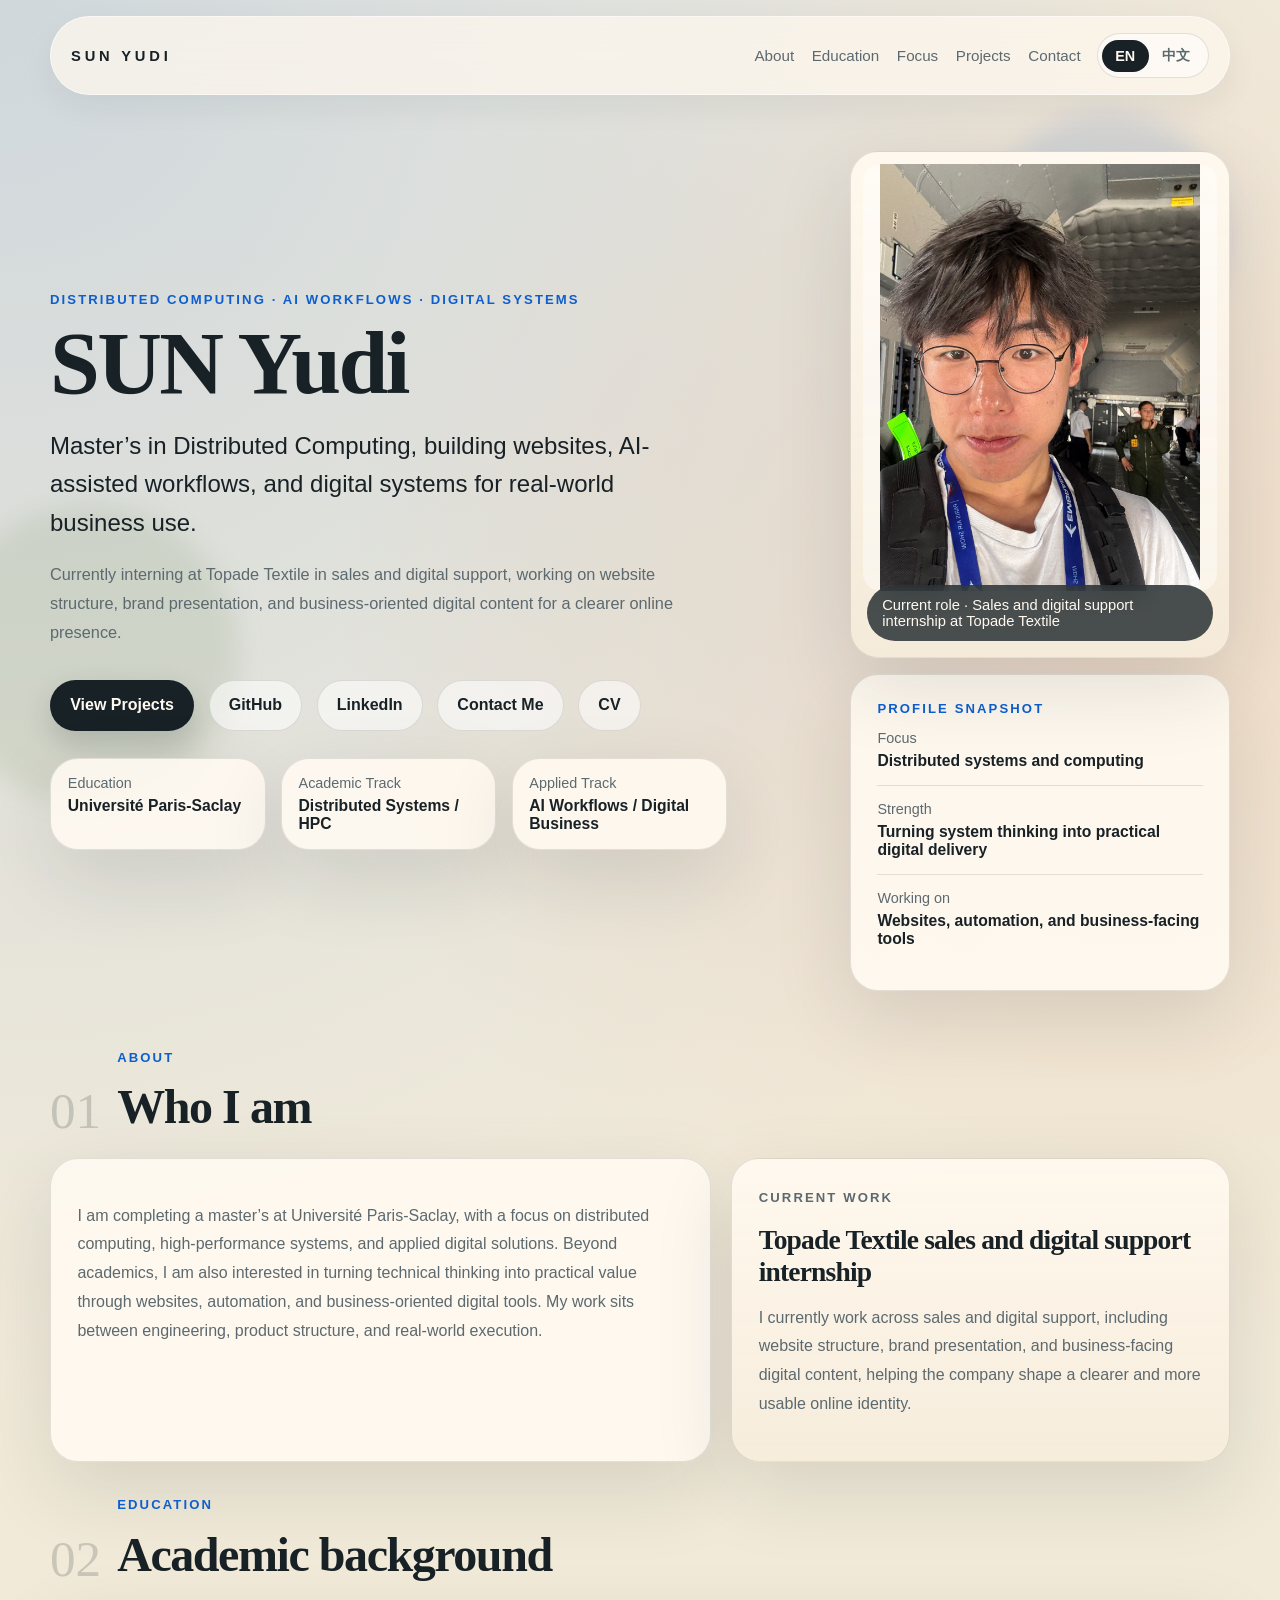
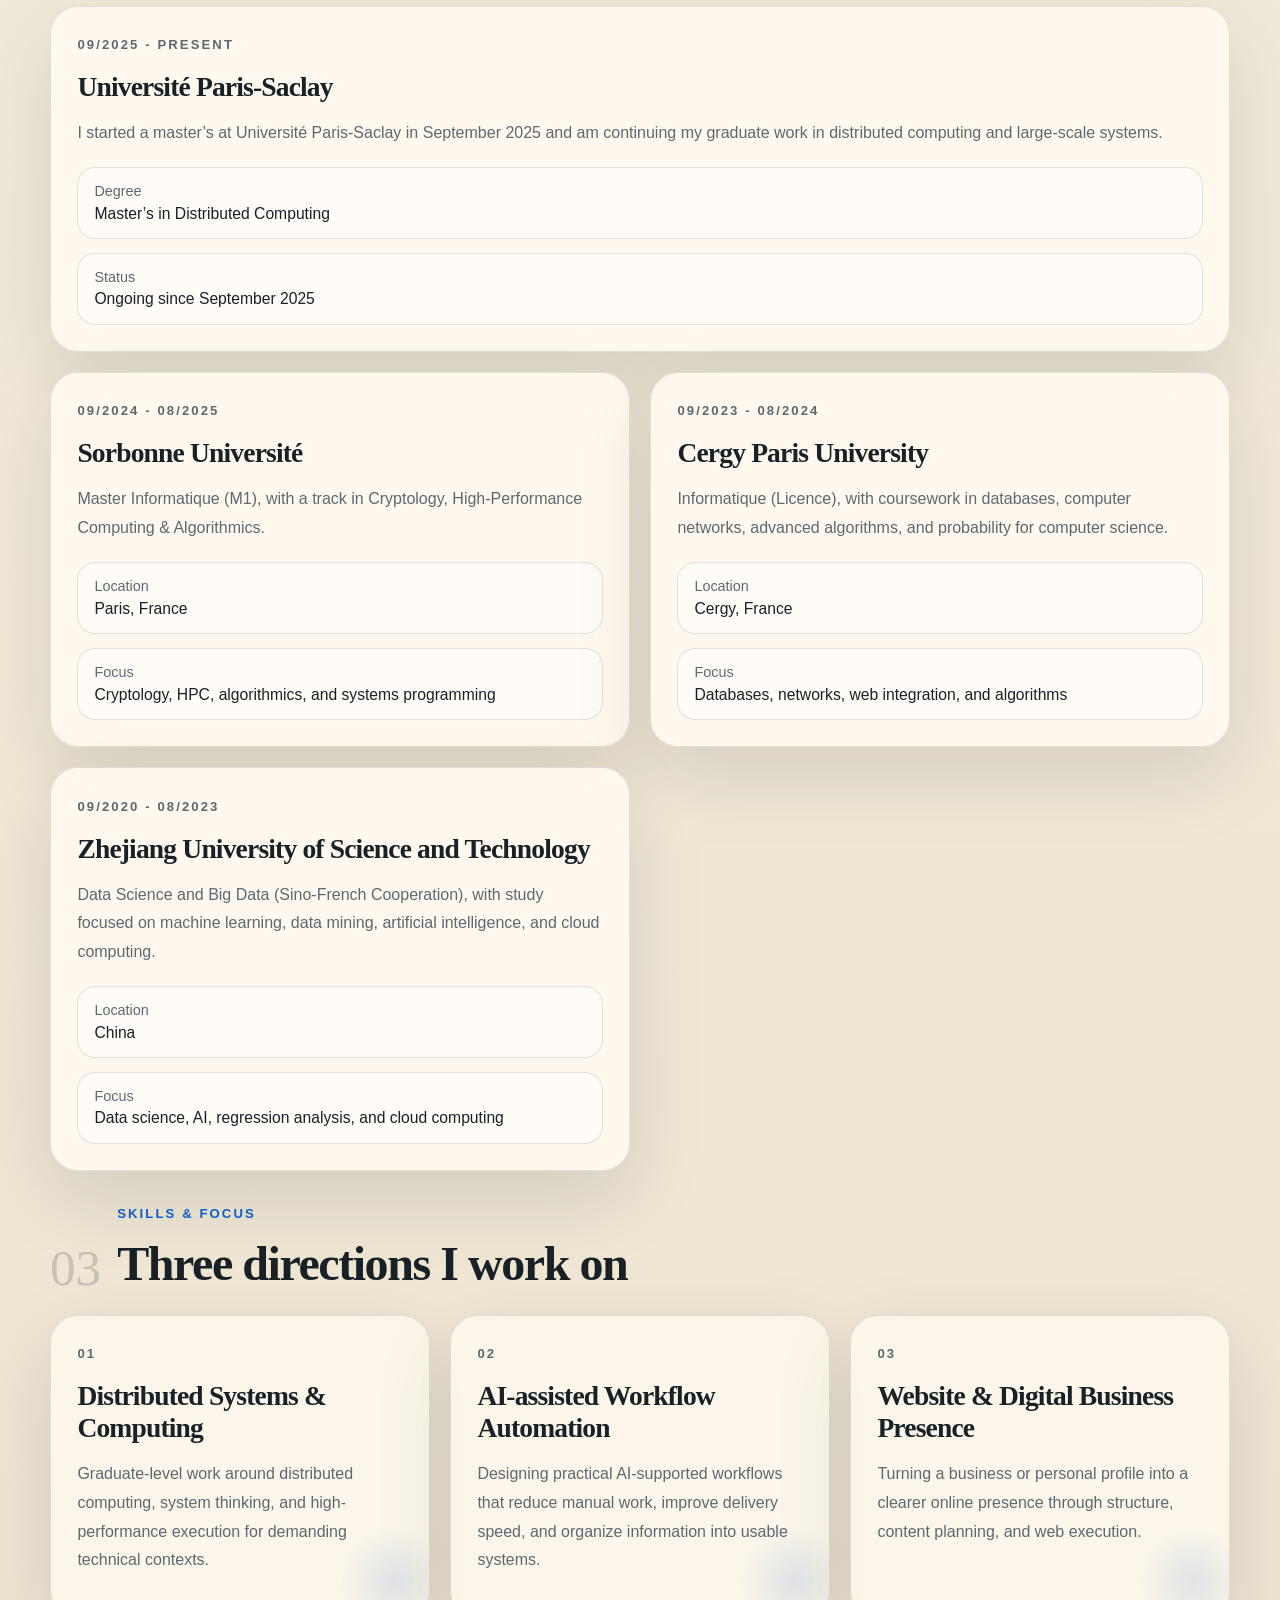
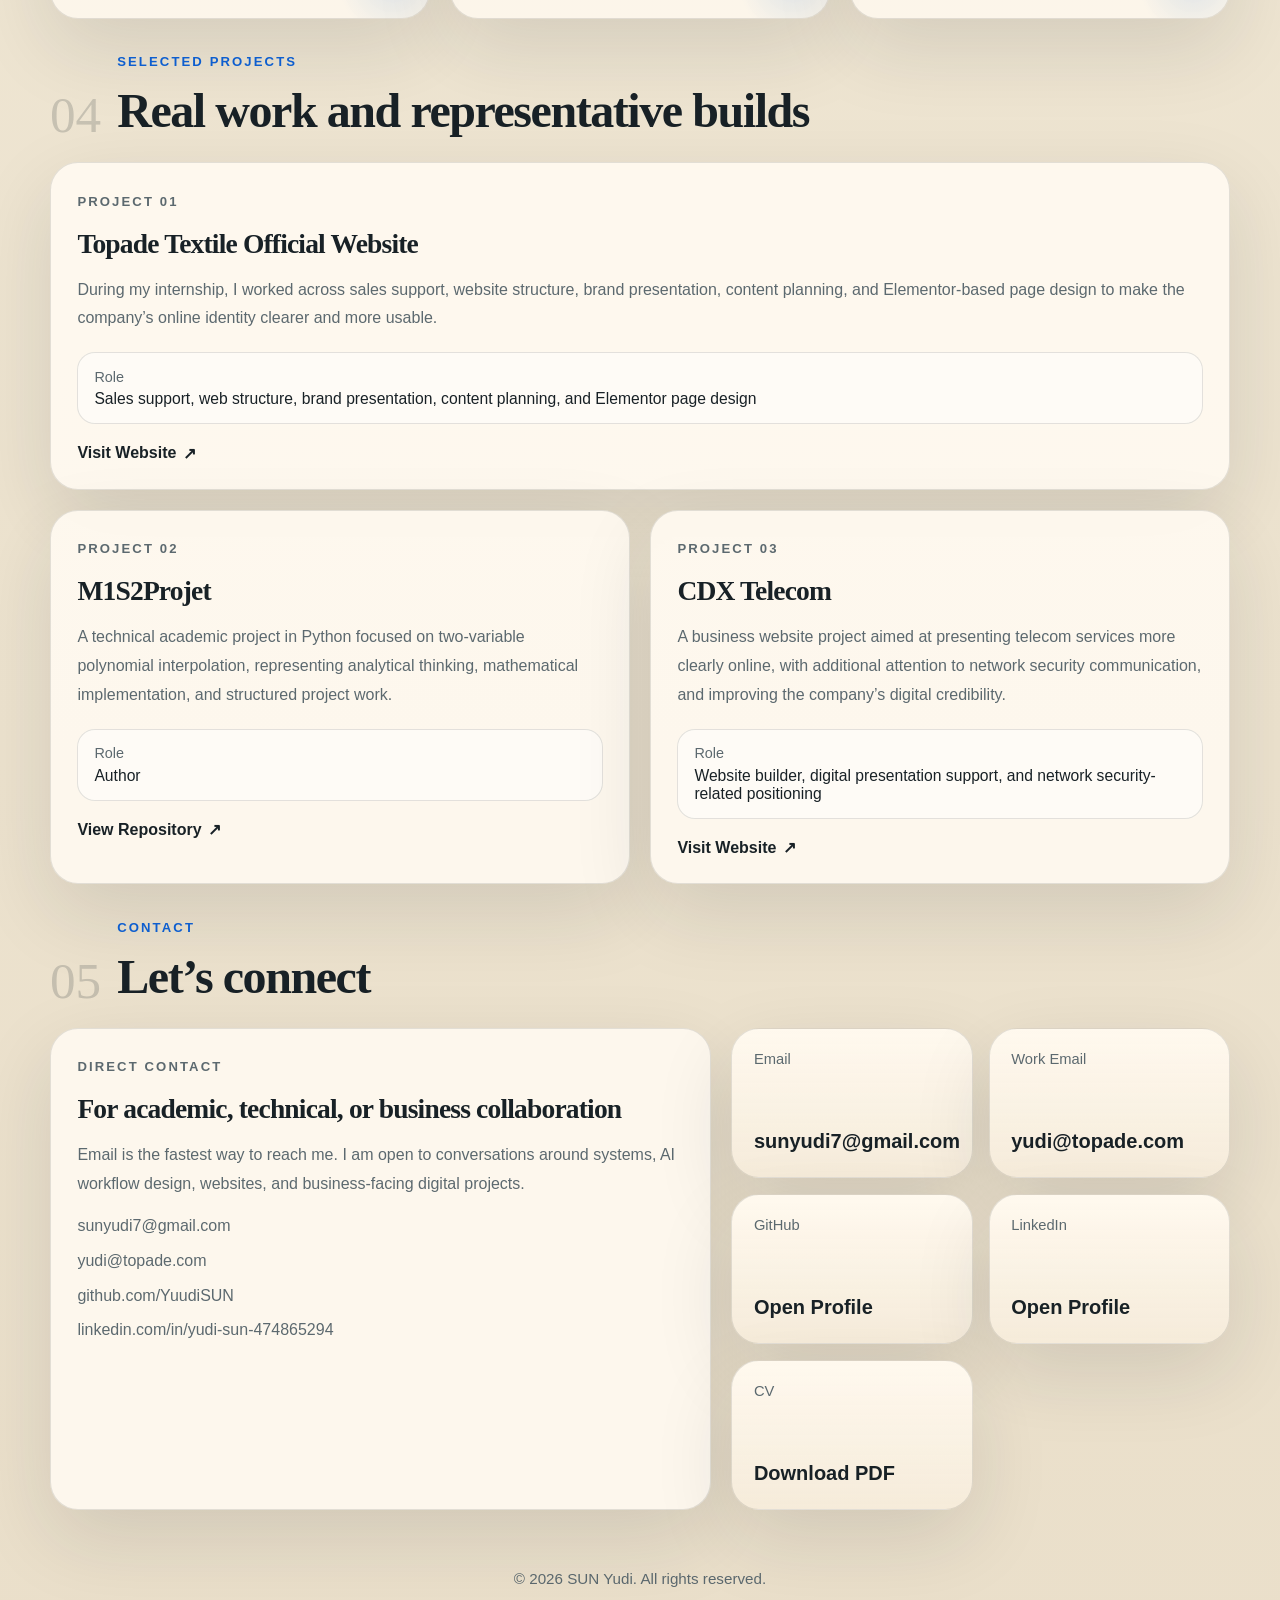
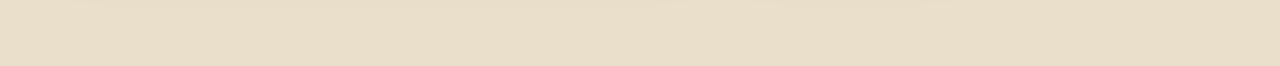
==== commit 08d48594: "add education" ====
--- a/index.html
+++ b/index.html
@@ -117,6 +117,7 @@
         <div class="header-tools">
           <nav class="site-nav" aria-label="Main navigation">
             <a href="#about">About</a>
+            <a href="#education">Education</a>
             <a href="#focus">Focus</a>
             <a href="#projects">Projects</a>
             <a href="#contact">Contact</a>
@@ -252,9 +253,99 @@
           </div>
         </section>
 
+        <section class="section reveal" id="education">
+          <div class="section-heading">
+            <p class="section-index">02</p>
+            <div>
+              <p class="section-kicker">Education</p>
+              <h2>Academic background</h2>
+            </div>
+          </div>
+
+          <div class="work-grid">
+            <article class="work-card work-card-featured">
+              <p class="card-label">09/2025 - Present</p>
+              <h3>Universit&eacute; Paris-Saclay</h3>
+              <p>
+                I started a master&rsquo;s at Universit&eacute; Paris-Saclay in September
+                2025 and am continuing my graduate work in distributed computing
+                and large-scale systems.
+              </p>
+              <dl class="project-meta">
+                <div>
+                  <dt>Degree</dt>
+                  <dd>Master&rsquo;s in Distributed Computing</dd>
+                </div>
+                <div>
+                  <dt>Status</dt>
+                  <dd>Ongoing since September 2025</dd>
+                </div>
+              </dl>
+            </article>
+
+            <article class="work-card">
+              <p class="card-label">09/2024 - 08/2025</p>
+              <h3>Sorbonne Universit&eacute;</h3>
+              <p>
+                Master Informatique (M1), with a track in Cryptology,
+                High-Performance Computing &amp; Algorithmics.
+              </p>
+              <dl class="project-meta">
+                <div>
+                  <dt>Location</dt>
+                  <dd>Paris, France</dd>
+                </div>
+                <div>
+                  <dt>Focus</dt>
+                  <dd>Cryptology, HPC, algorithmics, and systems programming</dd>
+                </div>
+              </dl>
+            </article>
+
+            <article class="work-card">
+              <p class="card-label">09/2023 - 08/2024</p>
+              <h3>Cergy Paris University</h3>
+              <p>
+                Informatique (Licence), with coursework in databases, computer
+                networks, advanced algorithms, and probability for computer science.
+              </p>
+              <dl class="project-meta">
+                <div>
+                  <dt>Location</dt>
+                  <dd>Cergy, France</dd>
+                </div>
+                <div>
+                  <dt>Focus</dt>
+                  <dd>Databases, networks, web integration, and algorithms</dd>
+                </div>
+              </dl>
+            </article>
+
+            <article class="work-card">
+              <p class="card-label">09/2020 - 08/2023</p>
+              <h3>Zhejiang University of Science and Technology</h3>
+              <p>
+                Data Science and Big Data (Sino-French Cooperation), with study
+                focused on machine learning, data mining, artificial intelligence,
+                and cloud computing.
+              </p>
+              <dl class="project-meta">
+                <div>
+                  <dt>Location</dt>
+                  <dd>China</dd>
+                </div>
+                <div>
+                  <dt>Focus</dt>
+                  <dd>Data science, AI, regression analysis, and cloud computing</dd>
+                </div>
+              </dl>
+            </article>
+          </div>
+        </section>
+
         <section class="section reveal" id="focus">
           <div class="section-heading">
-            <p class="section-index">02</p>
+            <p class="section-index">03</p>
             <div>
               <p class="section-kicker">Skills &amp; Focus</p>
               <h2>Three directions I work on</h2>
@@ -293,7 +384,7 @@
 
         <section class="section reveal" id="projects">
           <div class="section-heading">
-            <p class="section-index">03</p>
+            <p class="section-index">04</p>
             <div>
               <p class="section-kicker">Selected Projects</p>
               <h2>Real work and representative builds</h2>
@@ -380,7 +471,7 @@
 
         <section class="section reveal" id="contact">
           <div class="section-heading">
-            <p class="section-index">04</p>
+            <p class="section-index">05</p>
             <div>
               <p class="section-kicker">Contact</p>
               <h2>Let&rsquo;s connect</h2>
--- a/assets/site.css
+++ b/assets/site.css
@@ -349,6 +349,8 @@
 
 .portrait-panel {
   position: relative;
+  aspect-ratio: 3 / 4;
+  padding: 0.75rem 0.75rem 4.1rem;
   overflow: hidden;
   background:
     linear-gradient(180deg, rgba(255, 249, 239, 0.96), rgba(246, 236, 219, 0.9));
@@ -356,9 +358,11 @@
 
 .portrait-image {
   width: 100%;
-  aspect-ratio: 3 / 4;
-  object-fit: cover;
+  height: 100%;
+  object-fit: contain;
   object-position: center top;
+  border-radius: calc(var(--radius) - 10px);
+  background: rgba(255, 255, 255, 0.42);
 }
 
 .portrait-badge {
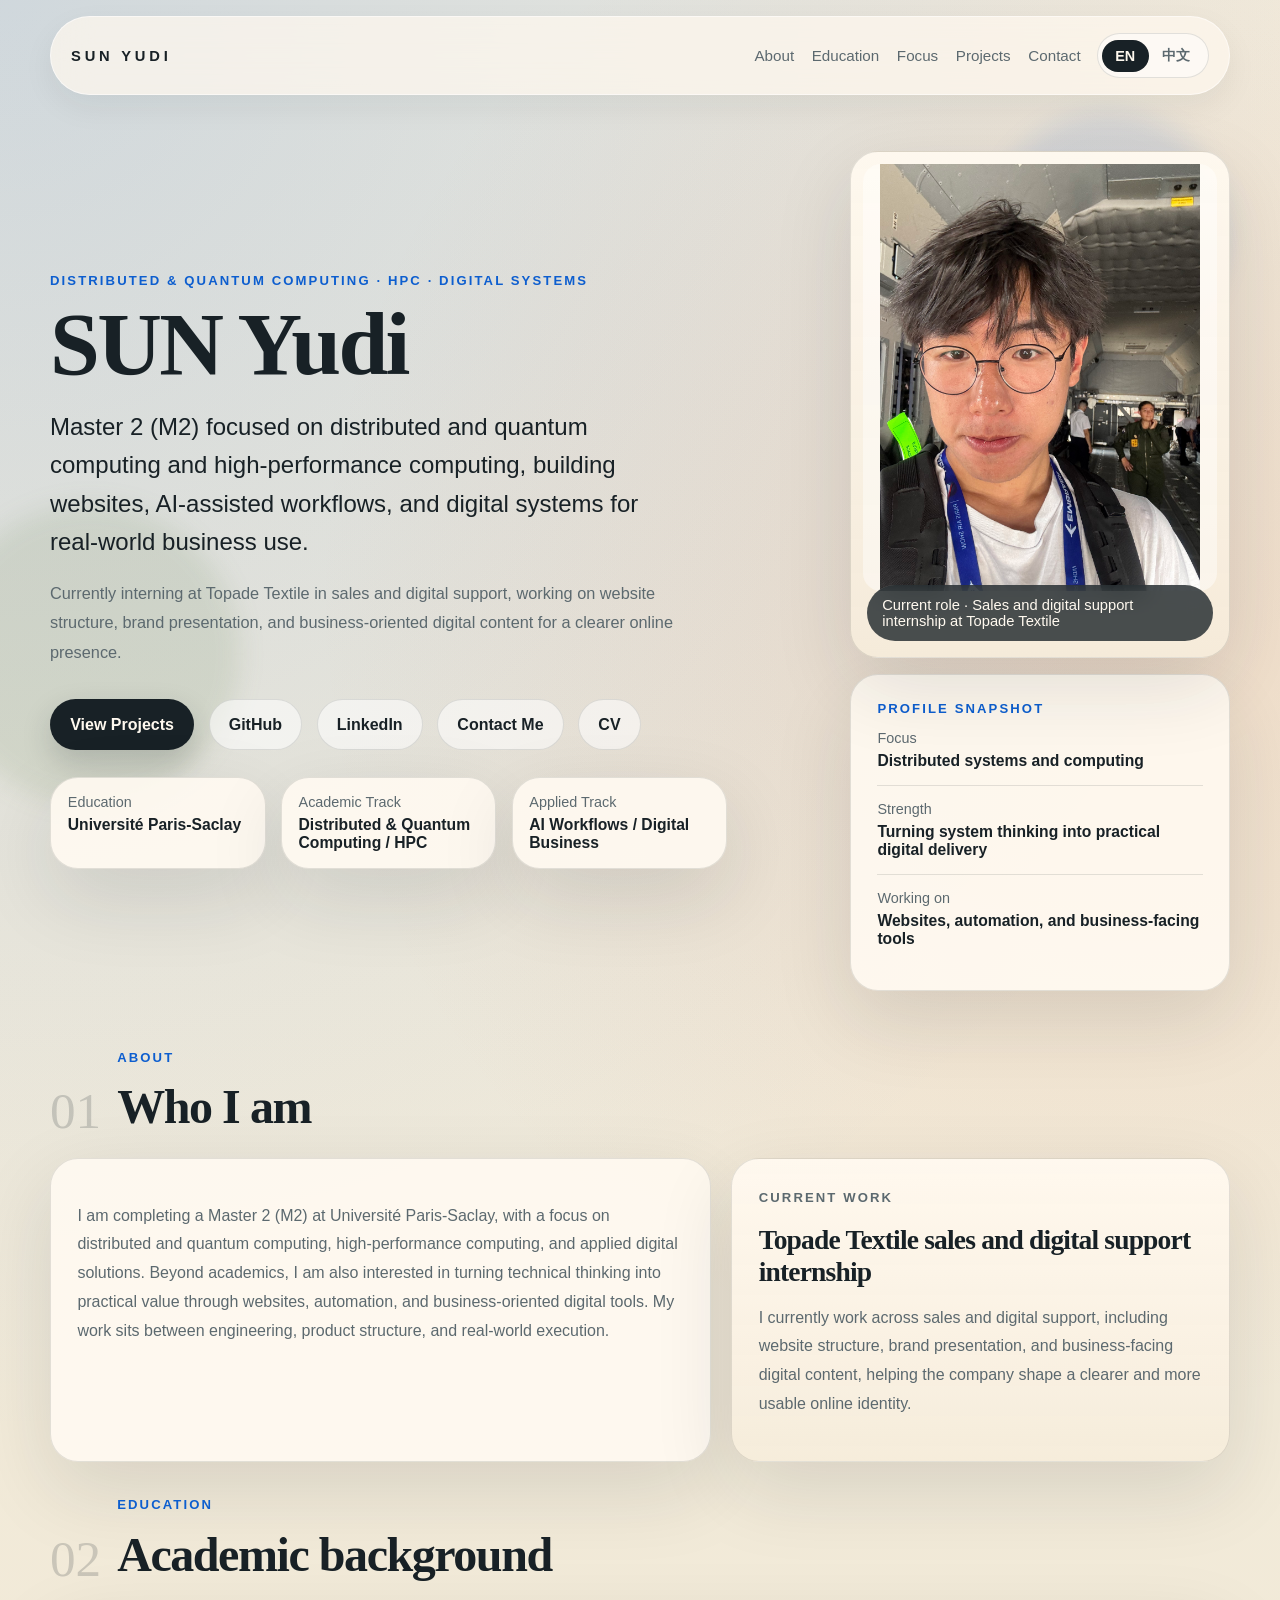
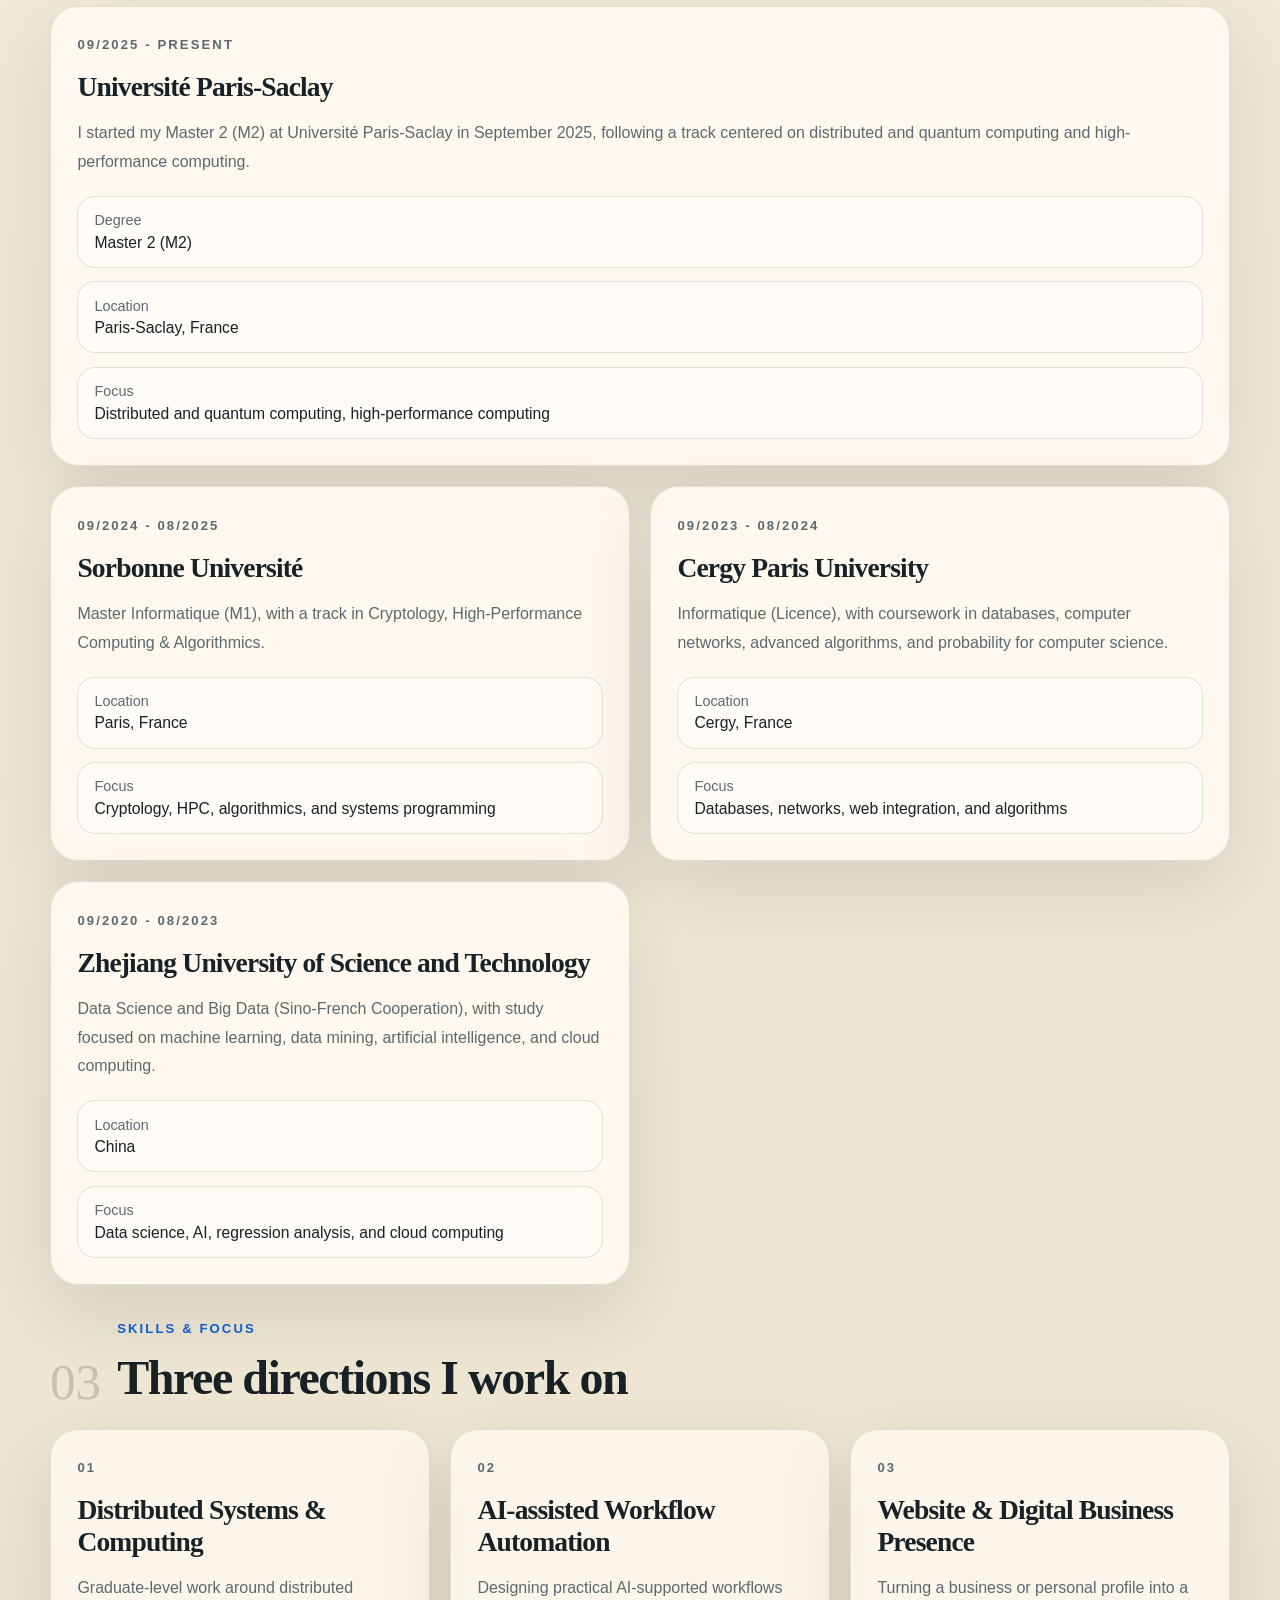
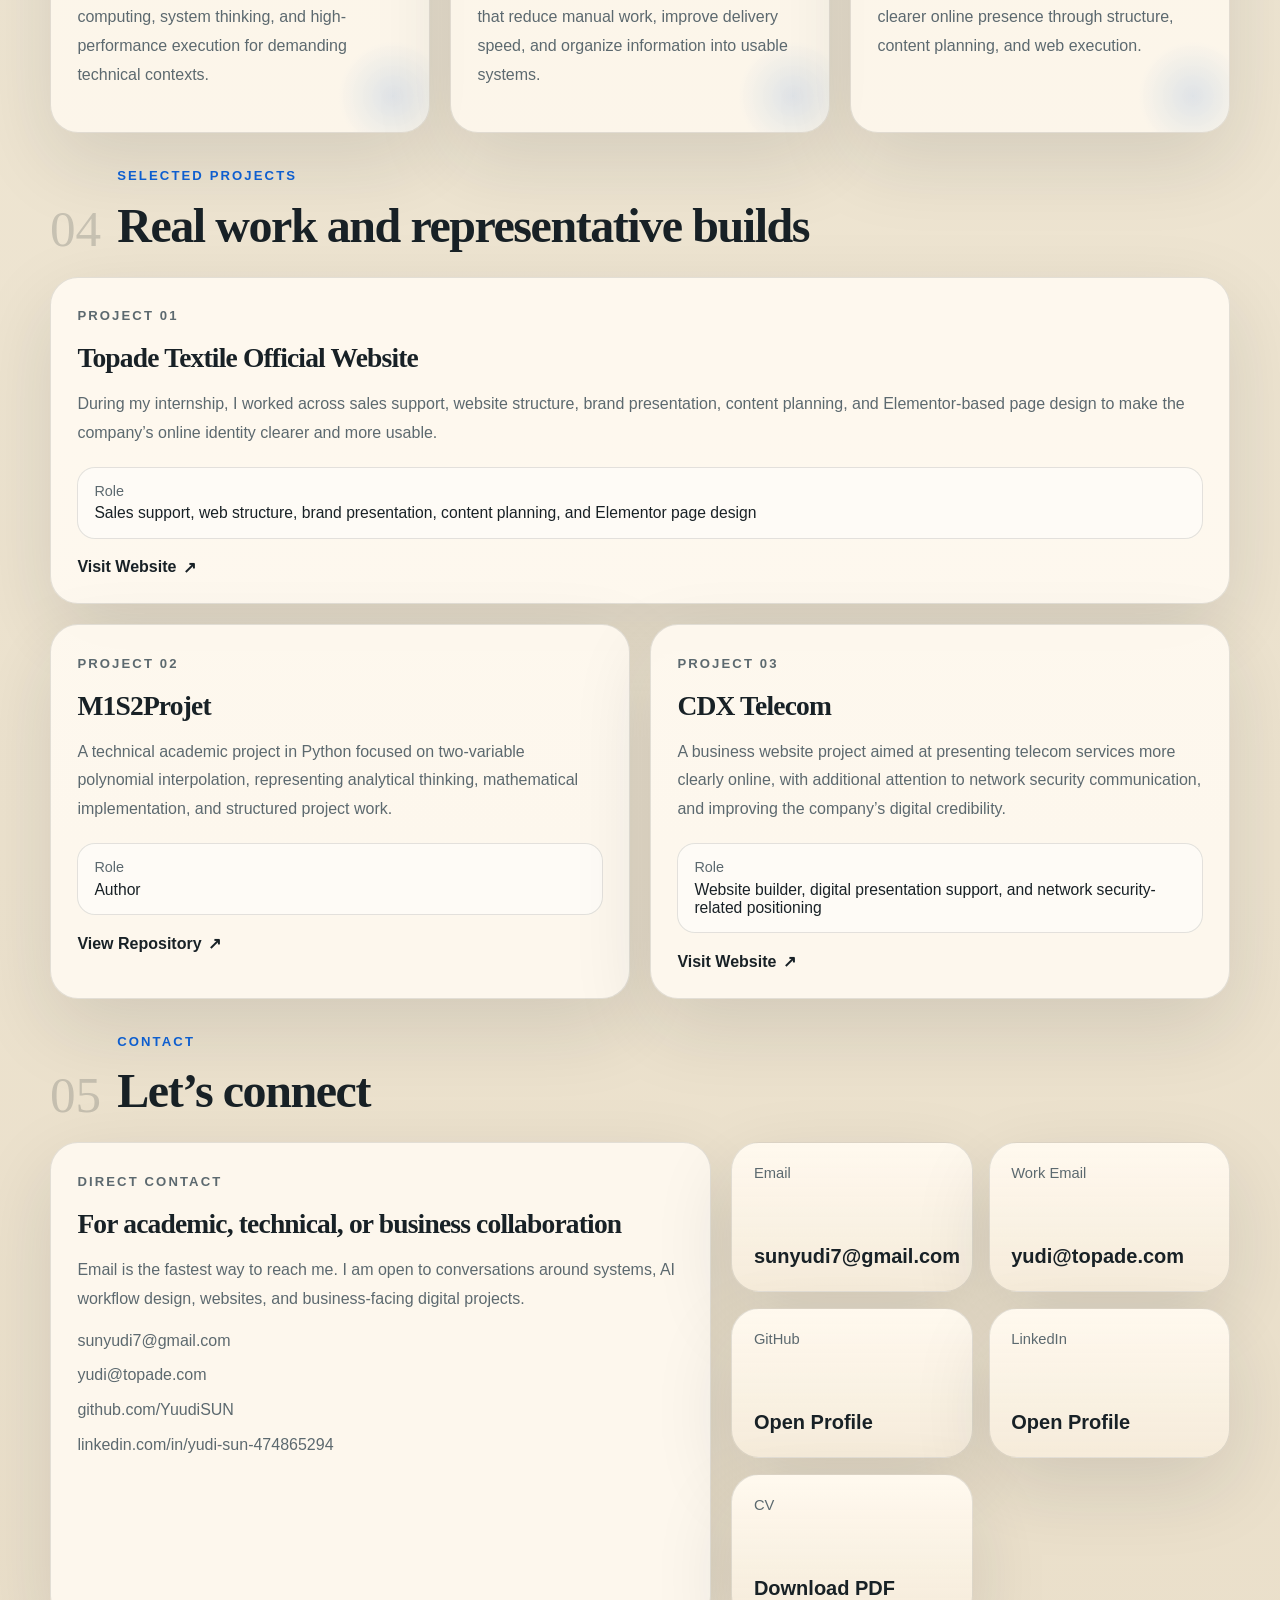
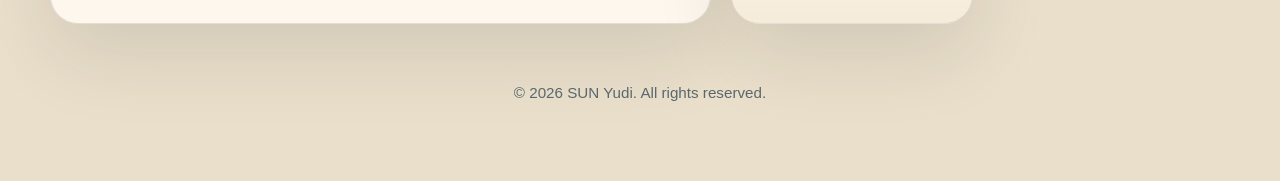
==== commit 645a6795: "update education paris-saclay" ====
--- a/index.html
+++ b/index.html
@@ -3,10 +3,10 @@
   <head>
     <meta charset="UTF-8" />
     <meta name="viewport" content="width=device-width, initial-scale=1.0" />
-    <title>SUN Yudi | Distributed Systems, AI Workflows &amp; Web Projects</title>
+    <title>SUN Yudi | Distributed &amp; Quantum Computing, AI Workflows &amp; Web Projects</title>
     <meta
       name="description"
-      content="SUN Yudi is completing a master's in Distributed Computing at Universite Paris-Saclay, focused on distributed systems, high-performance computing, AI-assisted workflow automation, and business-facing web projects. Currently interning at Topade Textile in sales and digital support."
+      content="SUN Yudi is a Master 2 (M2) student at Universite Paris-Saclay, focused on distributed and quantum computing, high-performance computing, AI-assisted workflow automation, and business-facing web projects. Currently interning at Topade Textile in sales and digital support."
     />
     <meta name="robots" content="index,follow,max-image-preview:large,max-snippet:-1,max-video-preview:-1" />
     <meta name="author" content="SUN Yudi" />
@@ -19,10 +19,10 @@
     <meta property="og:type" content="website" />
     <meta property="og:locale" content="en_US" />
     <meta property="og:locale:alternate" content="zh_CN" />
-    <meta property="og:title" content="SUN Yudi | Distributed Systems, AI Workflows &amp; Web Projects" />
+    <meta property="og:title" content="SUN Yudi | Distributed &amp; Quantum Computing, AI Workflows &amp; Web Projects" />
     <meta
       property="og:description"
-      content="Master's in Distributed Computing at Universite Paris-Saclay focused on distributed systems, HPC, AI-assisted workflows, and business-facing web projects."
+      content="Master 2 (M2) at Universite Paris-Saclay focused on distributed and quantum computing, high-performance computing, AI-assisted workflows, and business-facing web projects."
     />
     <meta property="og:url" content="https://yuudisun.github.io/" />
     <meta property="og:image" content="https://yuudisun.github.io/sunyudi_photo_web.jpg" />
@@ -30,10 +30,10 @@
     <meta property="og:image:width" content="2316" />
     <meta property="og:image:height" content="3088" />
     <meta name="twitter:card" content="summary_large_image" />
-    <meta name="twitter:title" content="SUN Yudi | Distributed Systems, AI Workflows &amp; Web Projects" />
+    <meta name="twitter:title" content="SUN Yudi | Distributed &amp; Quantum Computing, AI Workflows &amp; Web Projects" />
     <meta
       name="twitter:description"
-      content="Master's in Distributed Computing at Universite Paris-Saclay working on distributed systems, HPC, AI-assisted workflows, and web projects."
+      content="Master 2 (M2) at Universite Paris-Saclay working on distributed and quantum computing, high-performance computing, AI-assisted workflows, and web projects."
     />
     <meta name="twitter:image" content="https://yuudisun.github.io/sunyudi_photo_web.jpg" />
     <meta name="twitter:image:alt" content="Portrait of SUN Yudi" />
@@ -53,8 +53,8 @@
             "name": "SUN Yudi",
             "url": "https://yuudisun.github.io/",
             "image": "https://yuudisun.github.io/sunyudi_photo_web.jpg",
-            "jobTitle": "Master's in Distributed Computing",
-            "description": "Master's in Distributed Computing at Universite Paris-Saclay focused on distributed systems, high-performance computing, AI-assisted workflows, and business-facing web projects.",
+            "jobTitle": "Master 2 (M2) Student in Distributed and Quantum Computing",
+            "description": "Master 2 (M2) at Universite Paris-Saclay focused on distributed and quantum computing, high-performance computing, AI-assisted workflows, and business-facing web projects.",
             "email": "mailto:sunyudi7@gmail.com",
             "sameAs": [
               "https://github.com/YuudiSUN",
@@ -71,7 +71,8 @@
               "name": "Universite Paris-Saclay"
             },
             "knowsAbout": [
-              "Distributed systems",
+              "Distributed computing",
+              "Quantum computing",
               "High-performance computing",
               "AI-assisted workflow automation",
               "Website development",
@@ -132,11 +133,12 @@
       <main id="top">
         <section class="hero reveal">
           <div class="hero-copy">
-            <p class="eyebrow">Distributed Computing · AI Workflows · Digital Systems</p>
+            <p class="eyebrow">Distributed &amp; Quantum Computing · HPC · Digital Systems</p>
             <h1>SUN Yudi</h1>
             <p class="lead">
-              Master&rsquo;s in Distributed Computing, building websites,
-              AI-assisted workflows, and digital systems for real-world business use.
+              Master 2 (M2) focused on distributed and quantum computing and
+              high-performance computing, building websites, AI-assisted workflows,
+              and digital systems for real-world business use.
             </p>
             <p class="hero-summary">
               Currently interning at Topade Textile in sales and digital support,
@@ -177,7 +179,7 @@
               </article>
               <article class="fact-card">
                 <span>Academic Track</span>
-                <strong>Distributed Systems / HPC</strong>
+                <strong>Distributed &amp; Quantum Computing / HPC</strong>
               </article>
               <article class="fact-card">
                 <span>Applied Track</span>
@@ -232,8 +234,8 @@
           <div class="about-grid">
             <article class="section-panel">
               <p>
-                I am completing a master&rsquo;s at Universit&eacute; Paris-Saclay, with a
-                focus on distributed computing, high-performance systems, and
+                I am completing a Master 2 (M2) at Universit&eacute; Paris-Saclay, with a
+                focus on distributed and quantum computing, high-performance computing, and
                 applied digital solutions. Beyond academics, I am also interested
                 in turning technical thinking into practical value through websites,
                 automation, and business-oriented digital tools. My work sits
@@ -267,18 +269,22 @@
               <p class="card-label">09/2025 - Present</p>
               <h3>Universit&eacute; Paris-Saclay</h3>
               <p>
-                I started a master&rsquo;s at Universit&eacute; Paris-Saclay in September
-                2025 and am continuing my graduate work in distributed computing
-                and large-scale systems.
+                I started my Master 2 (M2) at Universit&eacute; Paris-Saclay in
+                September 2025, following a track centered on distributed and
+                quantum computing and high-performance computing.
               </p>
               <dl class="project-meta">
                 <div>
                   <dt>Degree</dt>
-                  <dd>Master&rsquo;s in Distributed Computing</dd>
-                </div>
-                <div>
-                  <dt>Status</dt>
-                  <dd>Ongoing since September 2025</dd>
+                  <dd>Master 2 (M2)</dd>
+                </div>
+                <div>
+                  <dt>Location</dt>
+                  <dd>Paris-Saclay, France</dd>
+                </div>
+                <div>
+                  <dt>Focus</dt>
+                  <dd>Distributed and quantum computing, high-performance computing</dd>
                 </div>
               </dl>
             </article>
